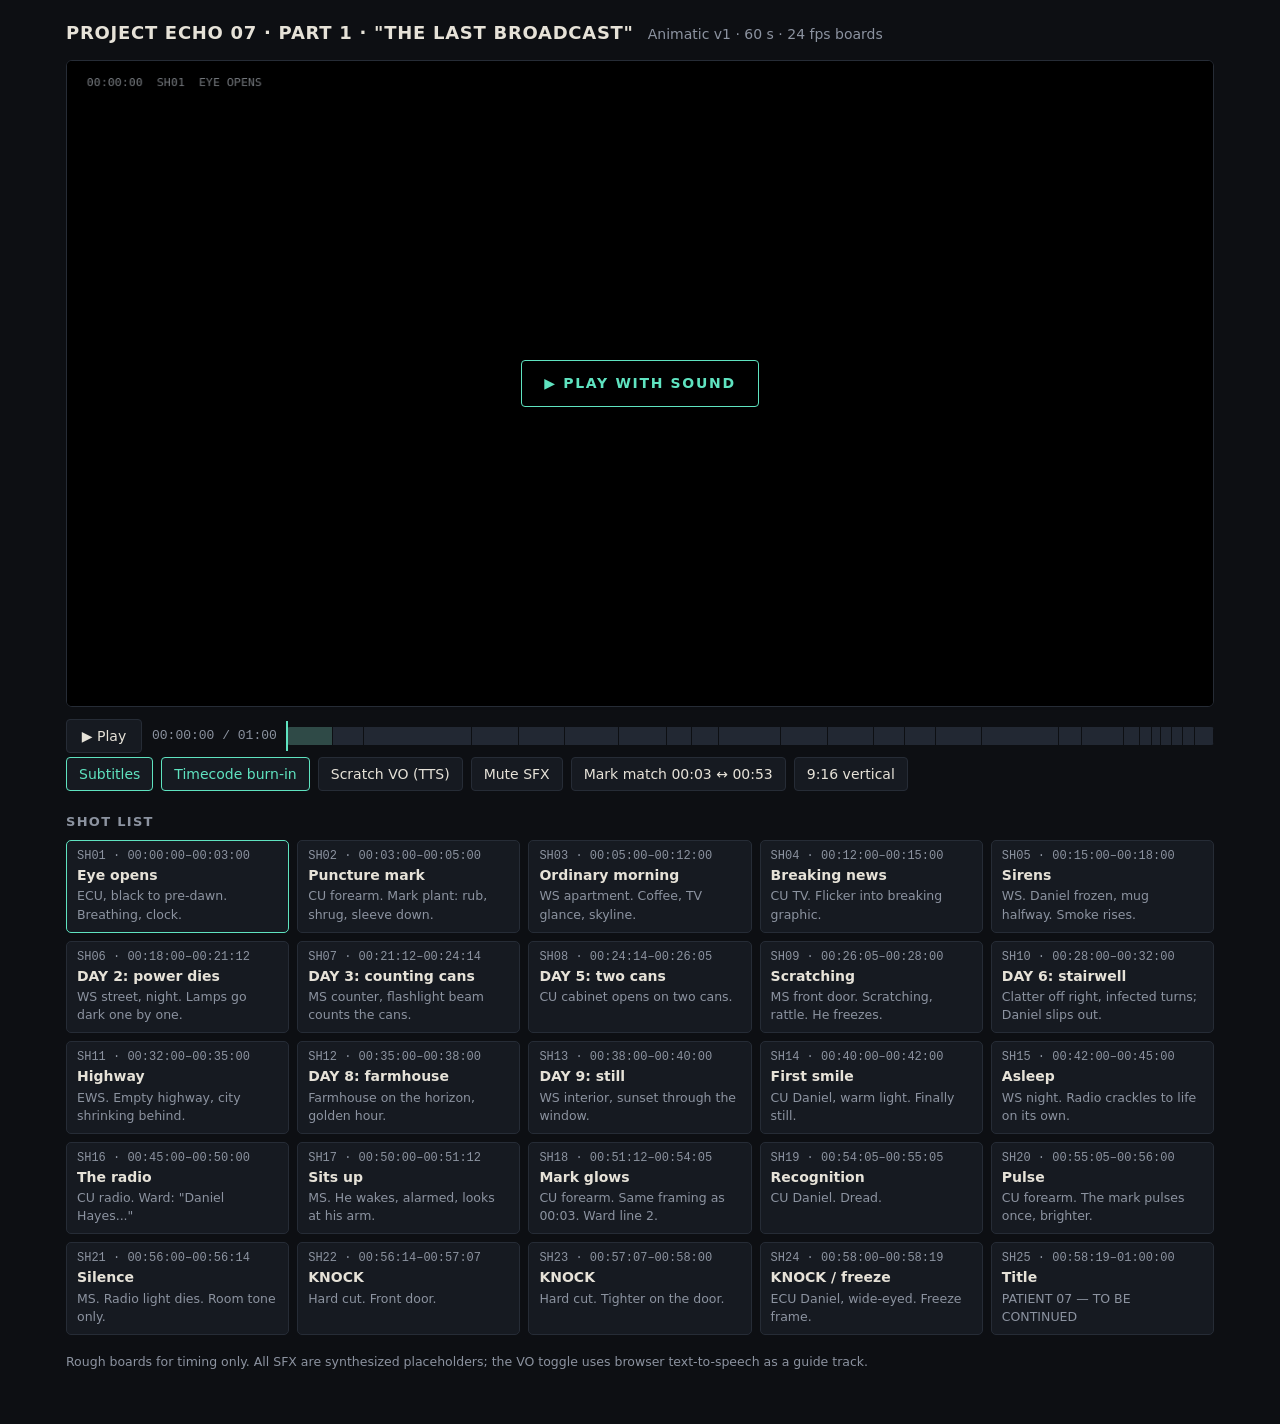
==== animatic/index.html @ 318418da "Add 9:16 vertical cut of the Part 1 animatic - animatic: 9:16 mode with per-shot reframing pans, re-" ====
<!doctype html>
<html lang="en">
<head>
<meta charset="utf-8">
<meta name="viewport" content="width=device-width, initial-scale=1">
<title>Echo 07 Animatic</title>
<style>
  :root {
    --bg: #0d0f13;
    --panel: #161a21;
    --line: #262c36;
    --text: #e6e2d8;
    --muted: #8c93a0;
    --accent: #5fe3c0;
    --warn: #e0564b;
  }
  * { box-sizing: border-box; }
  html, body { margin: 0; background: var(--bg); color: var(--text); }
  body { font: 14px/1.45 system-ui, -apple-system, "Segoe UI", sans-serif; }
  main { max-width: 1180px; margin: 0 auto; padding: 20px 16px 40px; }
  header { display: flex; flex-wrap: wrap; align-items: baseline; gap: 4px 14px; margin-bottom: 14px; }
  h1 { margin: 0; font-size: 18px; letter-spacing: .04em; }
  header p { margin: 0; color: var(--muted); }
  .stage { position: relative; background: #000; border: 1px solid var(--line); border-radius: 6px; overflow: hidden; }
  canvas { display: block; width: 100%; height: auto; aspect-ratio: 16 / 9; }
  .stage.vert { max-width: 405px; margin: 0 auto; }
  .stage.vert canvas { aspect-ratio: 9 / 16; }
  .overlay { position: absolute; inset: 0; display: grid; place-items: center; background: rgba(0,0,0,.45); cursor: pointer; }
  .overlay span { padding: 12px 22px; border: 1px solid var(--accent); color: var(--accent); border-radius: 4px; letter-spacing: .12em; font-weight: 600; }
  .overlay[hidden] { display: none; }
  .controls { display: flex; flex-wrap: wrap; align-items: center; gap: 10px; margin: 12px 0 4px; }
  button { font: inherit; color: var(--text); background: var(--panel); border: 1px solid var(--line); border-radius: 4px; padding: 6px 12px; cursor: pointer; }
  button:hover { border-color: var(--muted); }
  button[aria-pressed="true"] { border-color: var(--accent); color: var(--accent); }
  #play { min-width: 76px; }
  .time { font: 13px ui-monospace, Menlo, Consolas, monospace; color: var(--muted); min-width: 120px; }
  .scrub { flex: 1 1 260px; position: relative; height: 34px; }
  .scrub input { position: absolute; inset: 0; width: 100%; margin: 0; opacity: 0; cursor: pointer; }
  .scrub .track { position: absolute; left: 0; right: 0; top: 8px; height: 18px; display: flex; border-radius: 3px; overflow: hidden; background: var(--panel); }
  .scrub .track i { display: block; height: 100%; border-right: 1px solid var(--bg); background: #222833; }
  .scrub .track i.on { background: #2f4a47; }
  .scrub .head { position: absolute; top: 2px; width: 2px; height: 30px; background: var(--accent); pointer-events: none; }
  .toggles { display: flex; flex-wrap: wrap; gap: 8px; }
  h2 { font-size: 13px; letter-spacing: .1em; text-transform: uppercase; color: var(--muted); margin: 22px 0 8px; }
  ol.shots { list-style: none; margin: 0; padding: 0; display: grid; grid-template-columns: repeat(auto-fill, minmax(220px, 1fr)); gap: 8px; }
  ol.shots li { background: var(--panel); border: 1px solid var(--line); border-radius: 5px; padding: 8px 10px; cursor: pointer; }
  ol.shots li:hover { border-color: var(--muted); }
  ol.shots li.on { border-color: var(--accent); }
  ol.shots .tc { font: 12px ui-monospace, Menlo, Consolas, monospace; color: var(--muted); }
  ol.shots .nm { font-weight: 600; margin: 2px 0; }
  ol.shots .ds { color: var(--muted); font-size: 12.5px; }
  .note { color: var(--muted); font-size: 12.5px; margin-top: 18px; }
</style>
</head>
<body>
<main>
  <header>
    <h1>PROJECT ECHO 07 · PART 1 · "THE LAST BROADCAST"</h1>
    <p>Animatic v1 · 60 s · 24 fps boards</p>
  </header>

  <div class="stage" id="stage">
    <canvas id="screen" width="1280" height="720" aria-label="Animatic playback"></canvas>
    <div class="overlay" id="overlay"><span>▶ PLAY WITH SOUND</span></div>
  </div>

  <div class="controls">
    <button id="play" type="button">▶ Play</button>
    <span class="time" id="time">00:00:00 / 01:00</span>
    <div class="scrub">
      <div class="track" id="track"></div>
      <div class="head" id="head"></div>
      <input id="scrub" type="range" min="0" max="60" step="0.01" value="0" aria-label="Scrub timeline">
    </div>
  </div>
  <div class="toggles">
    <button id="tSubs" type="button" aria-pressed="true">Subtitles</button>
    <button id="tBurn" type="button" aria-pressed="true">Timecode burn-in</button>
    <button id="tVO" type="button" aria-pressed="false">Scratch VO (TTS)</button>
    <button id="tMute" type="button" aria-pressed="false">Mute SFX</button>
    <button id="tMark" type="button" aria-pressed="false">Mark match 00:03 ↔ 00:53</button>
    <button id="tVert" type="button" aria-pressed="false">9:16 vertical</button>
  </div>

  <h2>Shot list</h2>
  <ol class="shots" id="shots"></ol>

  <p class="note">Rough boards for timing only. All SFX are synthesized placeholders; the VO toggle uses browser text-to-speech as a guide track.</p>
</main>

<script>
"use strict";
// ---------------------------------------------------------------------------
// Basics
// ---------------------------------------------------------------------------
const cv = document.getElementById("screen");
const g = cv.getContext("2d");
const W = 1280, H = 720, DUR = 60, FPS = 24;
// 9:16 mode: a VW x H window of the 16:9 picture, rendered at 1080x1920
const VW = 405, VS = 1920 / 720;

const clamp = (v, a = 0, b = 1) => Math.min(b, Math.max(a, v));
const lerp = (a, b, t) => a + (b - a) * t;
const seg = (t, a, b) => clamp((t - a) / (b - a));
const ease = t => t * t * (3 - 2 * t);
// Ease between [time, value] keys (used for the 9:16 reframing pans)
function keys(t, k) {
  if (t <= k[0][0]) return k[0][1];
  for (let i = 1; i < k.length; i++) if (t < k[i][0]) return lerp(k[i - 1][1], k[i][1], ease(seg(t, k[i - 1][0], k[i][0])));
  return k[k.length - 1][1];
}
function rng(seed) { return () => (seed = (seed * 16807) % 2147483647) / 2147483647; }
function circle(x, y, r) { g.beginPath(); g.arc(x, y, r, 0, Math.PI * 2); g.fill(); }
function ellipse(x, y, rx, ry, rot = 0) { g.beginPath(); g.ellipse(x, y, rx, ry, rot, 0, Math.PI * 2); g.fill(); }
function rrect(x, y, w, h, r) { g.beginPath(); g.roundRect(x, y, w, h, r); g.fill(); }
function vgrad(y0, y1, stops) {
  const gr = g.createLinearGradient(0, y0, 0, y1);
  stops.forEach((c, i) => gr.addColorStop(i / (stops.length - 1), c));
  return gr;
}
function fill(style, alpha = 1, op = "source-over") {
  g.save(); g.globalAlpha = alpha; g.globalCompositeOperation = op;
  g.fillStyle = style; g.fillRect(0, 0, W, H); g.restore();
}
function glow(x, y, r, color, alpha = 1) {
  g.save(); g.globalCompositeOperation = "lighter"; g.globalAlpha = alpha;
  const gr = g.createRadialGradient(x, y, 0, x, y, r);
  gr.addColorStop(0, color); gr.addColorStop(1, "rgba(0,0,0,0)");
  g.fillStyle = gr; g.fillRect(x - r, y - r, r * 2, r * 2); g.restore();
}

const TEAL = "rgba(95,227,192,1)";

// The radio light and the mark share one heartbeat (lub-dub, ~60 bpm).
function heartbeat(t) {
  const p = ((t % 1) + 1) % 1;
  return Math.exp(-((p / 0.07) ** 2)) + 0.65 * Math.exp(-(((p - 0.27) / 0.07) ** 2));
}

// ---------------------------------------------------------------------------
// The puncture mark. Single source of truth: shots 02, 18 and 20 all call
// drawForearm(), so the mark sits on the same pixel at the same base size.
// ---------------------------------------------------------------------------
const MARK = { x: 692, y: 372, r: 4.5 };

function drawForearm(o) {
  const night = o.grade === "night";
  g.fillStyle = night ? vgrad(0, H, ["#0b1022", "#121a33"]) : vgrad(0, H, ["#2a3346", "#4a4e5c"]);
  g.fillRect(0, 0, W, H);
  // bedsheet folds
  g.strokeStyle = night ? "rgba(255,255,255,.04)" : "rgba(255,255,255,.07)";
  g.lineWidth = 18;
  for (let i = 0; i < 5; i++) { g.beginPath(); g.moveTo(-50, 560 + i * 40); g.bezierCurveTo(400, 520 + i * 50, 800, 640 + i * 20, 1330, 560 + i * 35); g.stroke(); }
  // forearm
  g.fillStyle = vgrad(290, 480, ["#e2b28c", "#c9926c", "#9c6b4e"]);
  g.beginPath();
  g.moveTo(-40, 282);
  g.bezierCurveTo(300, 270, 700, 318, 1040, 330);
  g.lineTo(1040, 455);
  g.bezierCurveTo(700, 452, 300, 488, -40, 498);
  g.closePath(); g.fill();
  // hand
  g.fillStyle = "#d6a27c";
  ellipse(1150, 392, 150, 78, 0.04);
  g.fillStyle = "rgba(0,0,0,.12)";
  for (let i = 0; i < 3; i++) ellipse(1225 + i * 2, 350 + i * 30, 70, 9, 0.1);
  // tendon / vein hints
  g.strokeStyle = "rgba(120,70,60,.18)"; g.lineWidth = 3;
  g.beginPath(); g.moveTo(420, 360); g.bezierCurveTo(600, 350, 800, 370, 1000, 372); g.stroke();
  g.beginPath(); g.moveTo(560, 410); g.bezierCurveTo(700, 400, 850, 416, 1000, 410); g.stroke();
  // the mark: pinprick + faint bruise halo
  g.fillStyle = "rgba(110,50,70,.28)"; circle(MARK.x, MARK.y, MARK.r * 2.6);
  g.fillStyle = "#5a1f2a"; circle(MARK.x, MARK.y, MARK.r);
  // thumb rubbing the mark
  if (o.rub > 0) {
    const dx = Math.sin(o.rubPhase * 14) * 26;
    g.save(); g.globalAlpha = o.rub;
    g.fillStyle = "#d39c76";
    g.beginPath(); g.ellipse(MARK.x + dx, MARK.y - 70, 46, 92, 0.15, 0, Math.PI * 2); g.fill();
    g.fillStyle = "#e8bfa0"; ellipse(MARK.x + dx - 4, MARK.y - 6, 28, 18, 0.15);
    g.restore();
  }
  // sleeve (cuff edge travels right to cover the mark)
  const cuff = lerp(250, 1060, o.sleeve);
  g.fillStyle = "#3b4a5e";
  g.beginPath(); g.moveTo(-40, 255); g.lineTo(cuff, 300 + (cuff / 1040) * 15); g.lineTo(cuff + 14, 470); g.lineTo(-40, 525); g.closePath(); g.fill();
  g.fillStyle = "#2c384a"; g.fillRect(cuff - 34, 300, 46, 172);
  g.strokeStyle = "rgba(0,0,0,.25)"; g.lineWidth = 4;
  for (let i = 1; i < 5; i++) { const x = cuff - 60 - i * 70; if (x > -40) { g.beginPath(); g.moveTo(x, 300); g.quadraticCurveTo(x + 20, 390, x - 10, 470); g.stroke(); } }
  // lighting grade
  if (night) fill("#16224d", 0.55, "multiply"); else fill("#55678f", 0.35, "multiply");
  // the glow lives under the skin, on top of the grade
  if (o.glow > 0) {
    const r = MARK.r * (1.6 + o.glow * 9 + o.pulse * 16);
    g.save(); g.globalCompositeOperation = "lighter";
    g.strokeStyle = `rgba(95,227,192,${0.35 * o.glow + 0.4 * o.pulse})`; g.lineWidth = 2;
    const veins = [[-1, -0.3], [-0.8, 0.5], [0.9, -0.4], [1, 0.35], [0.1, 1]];
    veins.forEach(([vx, vy], i) => {
      const len = (30 + i * 9) * (o.glow + o.pulse);
      g.beginPath(); g.moveTo(MARK.x, MARK.y);
      g.quadraticCurveTo(MARK.x + vx * len * 0.5 + vy * 8, MARK.y + vy * len * 0.5 - vx * 6, MARK.x + vx * len, MARK.y + vy * len);
      g.stroke();
    });
    g.restore();
    glow(MARK.x, MARK.y, r * 2.2, TEAL, 0.35 + 0.4 * o.glow + 0.5 * o.pulse);
    glow(MARK.x, MARK.y, r, "rgba(210,255,240,1)", 0.5 + 0.5 * o.pulse);
  }
}

// ---------------------------------------------------------------------------
// Characters
// ---------------------------------------------------------------------------
function limb(pts, w, c) {
  g.strokeStyle = c; g.lineWidth = w; g.beginPath(); g.moveTo(pts[0], pts[1]);
  for (let i = 2; i < pts.length; i += 2) g.lineTo(pts[i], pts[i + 1]);
  g.stroke();
}

// Feet at (x, y). ~180 units tall at s = 1.
function person(x, y, s, o = {}) {
  const pose = o.pose || "stand", ph = o.phase || 0;
  const coat = o.coat || "#34404f", pants = o.pants || "#23272f", skin = o.skin || "#c99572", hair = o.hair || "#2a1d16";
  g.save(); g.translate(x, y); g.scale(s * (o.facing ?? 1), s); if (o.rot) g.rotate(o.rot);
  g.lineCap = "round"; g.lineJoin = "round";
  let hip = [0, -92], sh = [0, -150], head = [0, -178];
  if (pose === "sit") { hip = [0, -62]; sh = [-4, -122]; head = [-1, -150]; }
  if (pose === "hunch") { hip = [0, -86]; sh = [24, -134]; head = [44, -146]; }
  if (o.pack) { g.fillStyle = "#5b4a36"; rrect(sh[0] - 34, sh[1] - 2, 22, 56, 6); }
  // legs
  if (pose === "walk") {
    const a = Math.sin(ph) * 26;
    limb([0, -92, a * 0.5, -46, a, 0], 15, pants); limb([0, -92, -a * 0.5, -46, -a, 0], 15, pants);
  } else if (pose === "sit") {
    limb([0, -62, 46, -60, 46, 0], 15, pants); limb([0, -62, 40, -58, 40, 0], 15, pants);
  } else if (pose === "hunch") {
    limb([0, -86, -8, -44, -16, 0], 14, pants); limb([0, -86, 12, -46, 18, 0], 14, pants);
  } else {
    limb([0, -92, -6, -46, -8, 0], 15, pants); limb([0, -92, 6, -46, 8, 0], 15, pants);
  }
  const sw = pose === "walk" ? Math.sin(ph) * 0.7 : 0;
  // back arm
  if (pose === "hunch") limb([sh[0], sh[1] + 4, 30, -104, 34, -76], 11, coat);
  else limb([sh[0], sh[1] + 4, -sw * 22, -118, -sw * 40, -88], 11, coat);
  // torso + head
  limb([hip[0], hip[1], sh[0], sh[1]], 32, coat);
  g.fillStyle = skin; circle(head[0], head[1], 18);
  g.fillStyle = hair; g.beginPath(); g.arc(head[0], head[1] - 2, 19, Math.PI * 1.05, Math.PI * 2.05); g.fill();
  if (o.eye !== false) {
    g.fillStyle = o.eyeGlow ? "#9ff5dc" : "#1a1310";
    circle(head[0] + 9, head[1] - 1, o.eyeGlow ? 3 : 2.2);
    if (o.eyeGlow) glow(head[0] + 9, head[1] - 1, 14, TEAL, 0.6);
  }
  // front arm
  let hand = [sw * 40, -88], elbow = [sw * 20, -118];
  if (pose === "sit") { hand = [36, -86]; elbow = [20, -100]; }
  if (pose === "hunch") { hand = [56, -74]; elbow = [44, -104]; }
  if (o.mug != null) { hand = [lerp(30, 24, o.mug), lerp(-104, -168, o.mug)]; elbow = [lerp(24, 40, o.mug), lerp(-118, -128, o.mug)]; }
  if (o.reach != null) { hand = [lerp(30, 62, o.reach), lerp(-104, -116, o.reach)]; elbow = [24, -122]; }
  limb([sh[0], sh[1] + 4, elbow[0], elbow[1], hand[0], hand[1]], 11, coat);
  g.fillStyle = skin; circle(hand[0], hand[1], 6.5);
  if (o.mug != null) { g.fillStyle = "#e9e3d6"; rrect(hand[0] + 2, hand[1] - 14, 15, 18, 3); }
  g.restore();
}

// Close-up face. expr: eye (openness), brow (raise), worry, mouth (open), smile, look
function face(o) {
  const coat = "#34404f", skin = o.skin || "#cf9a74", hair = "#2a1d16";
  g.save(); g.translate(640 + (o.dx || 0), 410 + (o.dy || 0)); g.scale(o.k || 1, o.k || 1);
  g.fillStyle = coat; ellipse(0, 400, 420, 170);
  g.fillStyle = "#b9845f"; g.fillRect(-70, 160, 140, 140);
  g.fillStyle = skin; ellipse(0, 0, 188, 238);
  ellipse(-186, 12, 28, 50); ellipse(186, 12, 28, 50);
  // jaw shadow / stubble
  g.fillStyle = "rgba(60,40,30,.12)"; g.beginPath(); g.ellipse(0, 60, 180, 178, 0, 0.1, Math.PI - 0.1); g.fill();
  // hair
  g.fillStyle = hair;
  g.beginPath(); g.ellipse(0, -150, 200, 112, 0, Math.PI, Math.PI * 2); g.fill();
  g.beginPath(); g.moveTo(-200, -150); g.quadraticCurveTo(-60, -60, 30, -128); g.quadraticCurveTo(110, -80, 200, -150); g.fill();
  const lx = (o.look?.[0] || 0), ly = (o.look?.[1] || 0);
  for (const side of [-1, 1]) {
    const ex = side * 78, ey = -22, open = o.eye ?? 1;
    g.save();
    g.beginPath(); g.ellipse(ex, ey, 42, Math.max(1, 22 * open), 0, 0, Math.PI * 2); g.clip();
    g.fillStyle = "#efe9e0"; g.fillRect(ex - 50, ey - 50, 100, 100);
    g.fillStyle = "#5a3a22"; circle(ex + lx * 14, ey + ly * 9, 17);
    g.fillStyle = "#120c09"; circle(ex + lx * 14, ey + ly * 9, 7 * (o.pupil || 1));
    g.fillStyle = "#fff"; circle(ex + lx * 14 + 6, ey + ly * 9 - 6, 3.5);
    g.restore();
    g.strokeStyle = "#3a2618"; g.lineWidth = 5; g.lineCap = "round";
    g.beginPath(); g.ellipse(ex, ey, 44, Math.max(1, 23 * open), 0, Math.PI * 1.08, Math.PI * 1.92); g.stroke();
    const by = ey - 52 - (o.brow || 0) * 18, inner = (o.worry || 0) * 16;
    g.lineWidth = 9; g.beginPath(); g.moveTo(ex - side * 40, by - inner); g.quadraticCurveTo(ex, by - 8 - (o.brow || 0) * 4, ex + side * 42, by + 4); g.stroke();
  }
  g.strokeStyle = "rgba(90,50,35,.5)"; g.lineWidth = 5;
  g.beginPath(); g.moveTo(-8, 20); g.quadraticCurveTo(-28, 72, -2, 80); g.stroke();
  g.strokeStyle = "#7a3f35"; g.lineWidth = 7;
  if ((o.mouth || 0) > 0.05) { g.fillStyle = "#2a1410"; ellipse(0, 128, 22 + o.mouth * 6, 6 + o.mouth * 24); }
  else { g.beginPath(); g.moveTo(-52, 124 - (o.smile || 0) * 6); g.quadraticCurveTo(0, 124 + (o.smile || 0) * 26 - (o.frown || 0) * 14, 52, 124 - (o.smile || 0) * 6); g.stroke(); }
  g.restore();
}

// ---------------------------------------------------------------------------
// Environment pieces
// ---------------------------------------------------------------------------
const CITY = (() => {
  const r = rng(7), b = [];
  for (let x = 100; x < 640;) {
    const w = 30 + r() * 46, h = 70 + r() * 200;
    const win = []; for (let i = 0; i < 20; i++) win.push([r(), r(), r() > 0.55]);
    b.push({ x, w, h, win, shade: 0.75 + r() * 0.25 }); x += w + 2 + r() * 6;
  }
  return b;
})();

function windowView(t, o) {
  const X = 110, Y = 110, WW = 520, WH = 360, hz = Y + WH - 50;
  g.save(); g.beginPath(); g.rect(X, Y, WW, WH); g.clip();
  g.fillStyle = vgrad(Y, hz, ["#8db7e0", "#d9e6ee", "#f4dfb5"]); g.fillRect(X, Y, WW, WH);
  glow(X + 420, Y + 90, 120, "rgba(255,240,200,1)", 0.6);
  for (const b of CITY) {
    g.fillStyle = `rgba(${86 * b.shade},${100 * b.shade},${122 * b.shade},1)`;
    g.fillRect(b.x, hz - b.h, b.w, b.h);
    g.fillStyle = "rgba(255,236,170,.55)";
    for (const [wx, wy, on] of b.win) if (on) g.fillRect(b.x + 4 + wx * (b.w - 12), hz - b.h + 8 + wy * (b.h - 20), 5, 6);
  }
  // smoke between buildings
  if (o.smoke > 0) {
    for (const [sx, sp] of [[250, 0], [470, 0.4], [370, 0.7]]) {
      for (let i = 0; i < 18; i++) {
        const age = ((t * 0.35 + i / 18 + sp) % 1);
        const rise = age * 240 * o.smoke;
        g.fillStyle = `rgba(70,70,76,${0.45 * (1 - age) * o.smoke})`;
        circle(sx + Math.sin(age * 5 + i) * 18 + age * 60, hz - 60 - rise, 12 + age * 46 * o.smoke);
      }
    }
  }
  // street, cars and people below
  g.fillStyle = "#5d6066"; g.fillRect(X, hz, WW, 34);
  g.fillStyle = "#8c8f94"; g.fillRect(X, hz + 34, WW, 16);
  const cars = [["#b8463c", 70, 0], ["#e8e1cf", -55, 200], ["#3f6ea8", 90, 360], ["#d8b04a", -70, 90]];
  for (const [c, v, off] of cars) {
    const x = X + (((off + t * v) % (WW + 80)) + WW + 80) % (WW + 80) - 40;
    g.fillStyle = c; rrect(x, hz + (v > 0 ? 6 : 18), 34, 11, 3);
  }
  for (let i = 0; i < 6; i++) {
    const x = X + (((i * 97 + t * (i % 2 ? 9 : -7)) % WW) + WW) % WW;
    g.fillStyle = "#2c2f36"; g.fillRect(x, hz + 36, 3, 9); circle(x + 1.5, hz + 35, 2.2);
  }
  g.restore();
  // frame + mullions
  g.strokeStyle = "#e9e1d1"; g.lineWidth = 14; g.strokeRect(X, Y, WW, WH);
  g.lineWidth = 8; g.beginPath(); g.moveTo(X + WW / 2, Y); g.lineTo(X + WW / 2, Y + WH); g.moveTo(X, Y + WH * 0.45); g.lineTo(X + WW, Y + WH * 0.45); g.stroke();
}

function tvScreen(x, y, w, h, t, o) {
  g.save(); g.beginPath(); g.rect(x, y, w, h); g.clip();
  const k = w / 260;
  if (!o.breaking) {
    g.fillStyle = vgrad(y, y + h, ["#2d5a8c", "#183456"]); g.fillRect(x, y, w, h);
    g.fillStyle = "#c9d6e6"; g.fillRect(x, y + h * 0.66, w, h * 0.06);
    g.fillStyle = "#1a2433"; circle(x + w * 0.5, y + h * 0.36, 16 * k); rrect(x + w * 0.5 - 34 * k, y + h * 0.48, 68 * k, 50 * k, 14 * k);
    g.fillStyle = "#f0f0f0"; g.fillRect(x, y + h * 0.78, w, h * 0.13);
    g.fillStyle = "#183456"; g.font = `bold ${11 * k}px system-ui`; g.textBaseline = "middle";
    g.fillText("ASHFORD MORNING  ·  TRAFFIC CLEAR ON ROUTE 9  ·  SUNNY, HIGH 68°", x + w - ((t * 40 * k) % (w * 2.4)), y + h * 0.845);
    g.fillStyle = "#fff"; g.font = `bold ${10 * k}px system-ui`; g.fillText("CH 7", x + 10 * k, y + 14 * k);
  } else {
    const flash = Math.floor(t * 3) % 2;
    g.fillStyle = vgrad(y, y + h, ["#5a0f12", "#260608"]); g.fillRect(x, y, w, h);
    g.fillStyle = flash ? "#e0362b" : "#b2231b"; g.fillRect(x, y + h * 0.30, w, h * 0.26);
    g.fillStyle = "#fff"; g.font = `900 ${30 * k}px system-ui`; g.textAlign = "center"; g.textBaseline = "middle";
    g.fillText("BREAKING NEWS", x + w / 2, y + h * 0.43);
    g.textAlign = "left";
    g.fillStyle = "#f2d64b"; g.fillRect(x, y + h * 0.78, w, h * 0.13);
    g.fillStyle = "#200"; g.font = `bold ${11 * k}px system-ui`;
    g.fillText("ASHFORD — EMERGENCY ALERT — STAY INDOORS — AVOID DOWNTOWN — ", x + w - ((t * 55 * k) % (w * 2.6)), y + h * 0.845);
  }
  if (o.static > 0) {
    const r = rng(1 + Math.floor(t * 30));
    g.globalAlpha = o.static;
    for (let i = 0; i < 260; i++) { const v = Math.floor(r() * 255); g.fillStyle = `rgb(${v},${v},${v})`; g.fillRect(x + r() * w, y + r() * h, 4 + r() * 40 * k, 2 * k); }
    g.globalAlpha = 1;
  }
  g.fillStyle = "rgba(0,0,0,.18)"; for (let sy = y; sy < y + h; sy += 3 * k) g.fillRect(x, sy, w, 1);
  g.restore();
}

function apartment(t, o) {
  g.fillStyle = vgrad(0, 560, ["#c7b597", "#ad9a7d"]); g.fillRect(0, 0, W, 560);
  g.fillStyle = vgrad(560, H, ["#6e5a47", "#4e3f32"]); g.fillRect(0, 560, W, 160);
  windowView(t, o);
  // sunlight patch from the window
  g.save(); g.globalCompositeOperation = "lighter"; g.globalAlpha = 0.16;
  g.fillStyle = "#ffe2a8"; g.beginPath(); g.moveTo(110, 470); g.lineTo(630, 470); g.lineTo(820, 720); g.lineTo(200, 720); g.fill(); g.restore();
  // kitchen counter + coffee maker
  g.fillStyle = "#59473a"; g.fillRect(650, 470, 290, 140);
  g.fillStyle = "#d8d0c2"; g.fillRect(640, 456, 310, 16);
  g.fillStyle = "#2a2a2e"; rrect(680, 388, 54, 70, 5);
  g.fillStyle = "#8fb2c9"; rrect(690, 425, 34, 28, 4);
  if (o.brew) { g.fillStyle = "rgba(255,255,255,.35)"; for (let i = 0; i < 3; i++) circle(707 + Math.sin(t * 3 + i) * 5, 410 - ((t * 30 + i * 12) % 36), 4); }
  // TV
  g.fillStyle = "#3a3330"; g.fillRect(990, 470, 220, 18); g.fillRect(1005, 488, 12, 72); g.fillRect(1183, 488, 12, 72);
  g.fillStyle = "#111"; rrect(960, 286, 280, 176, 6);
  tvScreen(970, 296, 260, 156, t, o);
  if (o.breaking) glow(1100, 380, 260, "rgba(220,40,30,1)", 0.12 + 0.06 * (Math.floor(t * 3) % 2));
  person(o.px ?? 860, 642, 1.75, { facing: o.face ?? 1, mug: o.mug, reach: o.reach, coat: "#46546a" });
}

// In 9:16 mode stamps are collected during the shot pass and drawn on top of the crop.
let STAMPS = null;
function stamp(text, lt, so = {}) {
  if (STAMPS) { STAMPS.push([text, lt, so]); return; }
  const small = so.small;
  const k = (small ? 1 : lerp(1.35, 1, ease(seg(lt, 0, 0.14)))) * (so.k || 1);
  const a = small ? seg(lt, 0, 0.3) * (1 - seg(lt, so.out - 0.4, so.out)) : seg(lt, 0, 0.06);
  if (a <= 0) return;
  g.save(); g.globalAlpha = a;
  const at = so.at || (small ? [92, 612] : [104, 96]);
  g.translate(at[0], at[1]); g.rotate(-0.035); g.scale(k, k);
  g.font = `700 ${small ? 24 : 40}px "Courier New", ui-monospace, monospace`;
  const tw = g.measureText(text).width, pad = small ? 10 : 14, hh = small ? 38 : 58;
  g.fillStyle = "rgba(10,10,12,.45)"; g.fillRect(-pad, -hh / 2, tw + pad * 2, hh);
  g.strokeStyle = "#e8e2d0"; g.lineWidth = small ? 2 : 3.5; g.strokeRect(-pad, -hh / 2, tw + pad * 2, hh);
  g.fillStyle = "#e8e2d0"; g.textBaseline = "middle"; g.fillText(text, 0, 2);
  // ink wear
  const r = rng(text.length * 31 + 3); g.fillStyle = "rgba(10,10,12,.5)";
  for (let i = 0; i < 40; i++) g.fillRect(-pad + r() * (tw + pad * 2), -hh / 2 + r() * hh, 2 + r() * 3, 1.5);
  g.restore();
}

function nightRoom(t, o) {
  g.fillStyle = vgrad(0, H, ["#0d1428", "#0a0f1e"]); g.fillRect(0, 0, W, H);
  // moonlit window
  g.fillStyle = "#1c2a4f"; g.fillRect(150, 110, 260, 280);
  glow(280, 200, 260, "rgba(120,150,220,1)", 0.12);
  g.strokeStyle = "#0a0f1e"; g.lineWidth = 10; g.strokeRect(150, 110, 260, 280);
  g.beginPath(); g.moveTo(280, 110); g.lineTo(280, 390); g.stroke();
  g.save(); g.globalAlpha = 0.08; g.fillStyle = "#9db4ff";
  g.beginPath(); g.moveTo(150, 390); g.lineTo(410, 390); g.lineTo(640, 720); g.lineTo(240, 720); g.fill(); g.restore();
  g.fillStyle = "#121a30"; g.fillRect(0, 560, W, 160);
  // shelf + radio
  g.fillStyle = "#2a2018"; g.fillRect(900, 300, 280, 14);
  g.fillStyle = "#4a3322"; rrect(960, 222, 150, 80, 8);
  g.fillStyle = "#2c2118"; rrect(972, 234, 84, 56, 4);
  g.fillStyle = "#1a1410"; circle(1084, 262, 12);
  const lit = o.radio ?? 0;
  g.fillStyle = lit > 0.05 ? `rgba(160,255,225,${0.3 + 0.7 * lit})` : "#2a3a35"; circle(1084, 240, 5);
  if (lit > 0.05) glow(1084, 240, 90, TEAL, 0.55 * lit);
  // couch
  g.fillStyle = "#3a2f3b"; rrect(420, 430, 520, 70, 14); rrect(400, 480, 560, 100, 16);
  g.fillStyle = "#2e2530"; rrect(380, 450, 60, 140, 14); rrect(920, 450, 60, 140, 14);
  if (o.daniel === "lie") person(490, 486, 1.0, { rot: -Math.PI / 2, facing: -1, coat: "#3b475a", eye: false });
  if (o.daniel === "sit") person(620 + (o.shift || 0), 560, 1.25, { pose: "sit", coat: "#3b475a", facing: o.faceDir ?? 1 });
  fill("#0b1530", 0.25, "multiply");
}

function door(k, shake, t) {
  g.fillStyle = "#0b0f1d"; g.fillRect(0, 0, W, H);
  g.save(); g.translate(640 + shake * 6, 380); g.scale(k, k);
  g.fillStyle = "#1a1f30"; g.fillRect(-260, -380, 520, 760);
  g.fillStyle = "#3a2c22"; g.fillRect(-200, -340, 400, 680);
  g.strokeStyle = "#2a1f18"; g.lineWidth = 12;
  g.strokeRect(-160, -300, 320, 260); g.strokeRect(-160, -10, 320, 300);
  g.fillStyle = "#8a7a5a"; circle(150, 20, 16);
  g.fillStyle = "#111"; circle(0, -200, 7);
  g.restore();
  // light strip under the door with feet shadows
  const sy = 380 + 340 * k;
  g.save(); g.fillStyle = "rgba(255,220,160,.35)"; g.fillRect(640 - 200 * k, sy, 400 * k, 8 * k);
  g.fillStyle = "rgba(0,0,0,.85)";
  g.fillRect(640 + (-80 + Math.sin(t * 2) * 6) * k, sy, 50 * k, 8 * k); g.fillRect(640 + (20 + Math.sin(t * 2 + 1) * 6) * k, sy, 50 * k, 8 * k);
  g.restore();
}

// ---------------------------------------------------------------------------
// Shots
// ---------------------------------------------------------------------------
const SHOTS = [
  { a: 0, b: 3, name: "Eye opens", vx: 640, desc: "ECU, black to pre-dawn. Breathing, clock.", draw(lt) {
    g.fillStyle = "#3b3740"; g.fillRect(0, 0, W, H);
    let open = ease(seg(lt, 0.5, 1.7));
    if (lt > 2.05 && lt < 2.3) open *= 0.1;
    g.save(); g.translate(640, 370);
    g.fillStyle = "#4a3e3c"; ellipse(0, -10, 520, 230);
    g.save(); g.beginPath(); g.ellipse(0, 0, 440, Math.max(1, 175 * open), 0, 0, Math.PI * 2); g.clip();
    g.fillStyle = "#e6ded2"; g.fillRect(-460, -200, 920, 400);
    g.strokeStyle = "rgba(170,60,60,.35)"; g.lineWidth = 2;
    for (let i = 0; i < 8; i++) { g.beginPath(); g.moveTo(-420 + (i % 2) * 840, -40 + i * 12); g.quadraticCurveTo(-300 + (i % 2) * 600, i * 8, -230 + (i % 2) * 460, 10); g.stroke(); }
    const gr = g.createRadialGradient(0, 0, 20, 0, 0, 150); gr.addColorStop(0, "#8a5a32"); gr.addColorStop(1, "#3c2412");
    g.fillStyle = gr; circle(0, 0, 150);
    g.fillStyle = "#0a0605"; circle(0, 0, lerp(78, 54, seg(lt, 1.2, 2.8)));
    g.fillStyle = "rgba(255,255,255,.75)"; g.fillRect(40, -80, 34, 44);
    g.restore();
    g.strokeStyle = "#2a201e"; g.lineWidth = 10;
    g.beginPath(); g.ellipse(0, 0, 446, Math.max(1, 180 * open), 0, Math.PI * 1.02, Math.PI * 1.98); g.stroke();
    g.lineWidth = 6; g.beginPath(); g.ellipse(0, -40, 470, 200, 0, Math.PI * 1.1, Math.PI * 1.9); g.stroke();
    g.restore();
    fill("#3f5a8e", 0.42, "multiply");
    fill("#000", 1 - seg(lt, 0, 0.9));
  } },
  { a: 3, b: 5, name: "Puncture mark", vx: MARK.x, desc: "CU forearm. Mark plant: rub, shrug, sleeve down.", mark: true, draw(lt) {
    drawForearm({ grade: "dawn", glow: 0, pulse: 0, rub: seg(lt, 0.85, 0.95) * (1 - seg(lt, 1.35, 1.45)), rubPhase: lt, sleeve: ease(seg(lt, 1.45, 1.95)) });
  } },
  { a: 5, b: 12, name: "Ordinary morning", vx: lt => keys(lt, [[0, 380], [1.6, 380], [3.0, 800], [4.8, 800], [6, 1010]]), desc: "WS apartment. Coffee, TV glance, skyline.", draw(lt, t) {
    const reach = lt < 2.6 ? ease(seg(lt, 0.4, 1.2)) * (1 - ease(seg(lt, 2.0, 2.6))) : null;
    const mug = lt >= 2.6 ? ease(seg(lt, 3.6, 4.4)) * (1 - ease(seg(lt, 5.0, 5.6))) : null;
    apartment(t, { brew: true, px: lerp(800, 860, ease(seg(lt, 2.4, 3.2))), face: lt < 2.5 ? -1 : 1, reach, mug });
    stamp("DAY ONE", lt - 0.5, { small: true, out: 6.2 });
  } },
  { a: 12, b: 15, name: "Breaking news", vx: 640, desc: "CU TV. Flicker into breaking graphic.", draw(lt, t) {
    g.fillStyle = "#0e0d0d"; g.fillRect(0, 0, W, H);
    const flick = lt < 0.9 ? (Math.floor(lt * 18) % 3 === 0 ? 1 : 0.6) : 0.08;
    if (opts.vert) { g.fillStyle = "#050505"; rrect(428, 236, 424, 249, 8); tvScreen(440, 248, 400, 225, t, { breaking: lt > 0.55, static: flick }); }
    else tvScreen(60, 40, 1160, 640, t, { breaking: lt > 0.55, static: flick });
    if (lt > 0.55) glow(640, 360, 700, "rgba(220,40,30,1)", 0.12);
  } },
  { a: 15, b: 18, name: "Sirens", vx: lt => keys(lt, [[0, 860], [1.0, 860], [2.3, 390]]), desc: "WS. Daniel frozen, mug halfway. Smoke rises.", draw(lt, t) {
    g.save(); const z = 1 + lt * 0.025; g.translate(640, 360); g.scale(z, z); g.translate(-640, -360);
    apartment(t, { breaking: true, smoke: ease(seg(lt, 0, 2.6)), mug: 0.55 });
    g.restore();
    fill("rgba(200,40,40,1)", 0.05 + 0.05 * Math.sin(t * 9) ** 2);
  } },
  { a: 18, b: 21.5, name: "DAY 2: power dies", vx: lt => lerp(420, 860, lt / 3.5), desc: "WS street, night. Lamps go dark one by one.", draw(lt) {
    g.fillStyle = vgrad(0, H, ["#060a16", "#121a2e"]); g.fillRect(0, 0, W, H);
    const r = rng(42);
    for (let x = -20; x < W;) {
      const w = 80 + r() * 120, h = 220 + r() * 260;
      g.fillStyle = "#0b1020"; g.fillRect(x, 520 - h, w, h);
      for (let wy = 520 - h + 20; wy < 500; wy += 34) for (let wx = x + 12; wx < x + w - 16; wx += 26) {
        const off = 1.4 + r() * 0.5;
        if (r() > 0.45 && lt < off) { g.fillStyle = "rgba(255,214,140,.7)"; g.fillRect(wx, wy, 10, 14); }
      }
      x += w + 6;
    }
    g.fillStyle = "#1a1d26"; g.fillRect(0, 520, W, 200);
    g.fillStyle = "#2a2d36"; g.fillRect(0, 520, W, 20);
    for (let i = 0; i < 5; i++) {
      const x = 160 + i * 240, off = 1.5 + i * 0.13;
      const flick = lt > off - 0.25 && lt < off ? (Math.floor(lt * 40 + i) % 2) : 1;
      const on = lt < off ? flick : 0;
      g.fillStyle = "#22252e"; g.fillRect(x - 4, 300, 8, 230); g.fillRect(x - 4, 300, 46, 7);
      g.fillStyle = on ? "#ffe3a0" : "#2c2f38"; rrect(x + 26, 304, 24, 10, 3);
      if (on) {
        g.save(); g.globalCompositeOperation = "lighter"; g.globalAlpha = 0.22;
        const gr = g.createLinearGradient(0, 310, 0, 540); gr.addColorStop(0, "#ffd88a"); gr.addColorStop(1, "rgba(255,200,120,0)");
        g.fillStyle = gr; g.beginPath(); g.moveTo(x + 30, 312); g.lineTo(x + 46, 312); g.lineTo(x + 130, 560); g.lineTo(x - 54, 560); g.fill(); g.restore();
      }
    }
    stamp("DAY 2", lt - 0.1);
  } },
  { a: 21.5, b: 24.6, name: "DAY 3: counting cans", vx: lt => lerp(330, 850, seg(lt, 0.35, 2.8)), desc: "MS counter, flashlight beam counts the cans.", draw(lt) {
    g.fillStyle = "#07090f"; g.fillRect(0, 0, W, H);
    g.fillStyle = "#1b1611"; g.fillRect(0, 470, W, 250);
    g.fillStyle = "#2a221a"; g.fillRect(0, 456, W, 18);
    const idx = Math.min(6, Math.floor(seg(lt, 0.35, 2.8) * 7));
    const cx = 290 + lerp(0, 600, seg(lt, 0.35, 2.8));
    for (let i = 0; i < 7; i++) {
      const x = 290 + i * 100, hit = i <= idx;
      g.fillStyle = hit ? "#8a8f96" : "#2a2d33"; rrect(x - 30, 370, 60, 88, 6);
      g.fillStyle = hit ? ["#b8463c", "#3f6ea8", "#d8b04a", "#4c8c5a"][i % 4] : "#1d2026"; g.fillRect(x - 30, 392, 60, 40);
      g.fillStyle = hit ? "#a9aeb5" : "#30333a"; ellipse(x, 370, 30, 7);
    }
    g.save(); g.globalCompositeOperation = "lighter"; g.globalAlpha = 0.35;
    const gr = g.createRadialGradient(cx, 410, 10, cx, 410, 190); gr.addColorStop(0, "#fff4d6"); gr.addColorStop(1, "rgba(0,0,0,0)");
    g.fillStyle = gr; g.beginPath(); g.moveTo(150, 120); g.lineTo(cx + 150, 520); g.lineTo(cx - 150, 520); g.closePath(); g.fill(); g.restore();
    g.save(); g.translate(130, 110); g.rotate(Math.atan2(410 - 110, cx - 130) - Math.PI / 2);
    g.fillStyle = "#16181d"; rrect(-22, -150, 44, 160, 8); g.fillStyle = "#6b5040"; ellipse(0, -110, 40, 46);
    g.restore();
    stamp("DAY 3", lt - 0.1);
  } },
  { a: 24.6, b: 26.2, name: "DAY 5: two cans", vx: 610, desc: "CU cabinet opens on two cans.", draw(lt) {
    g.fillStyle = "#060709"; g.fillRect(0, 0, W, H);
    g.fillStyle = "#2a1f17"; g.fillRect(300, 110, 680, 500);
    g.fillStyle = "#1a130e"; g.fillRect(320, 130, 640, 460);
    g.fillStyle = "#3a2b1f"; g.fillRect(320, 360, 640, 16);
    for (const x of [560, 650]) {
      g.fillStyle = "#8a8f96"; rrect(x - 30, 272, 60, 88, 6);
      g.fillStyle = x === 560 ? "#b8463c" : "#3f6ea8"; g.fillRect(x - 30, 294, 60, 40);
      g.fillStyle = "#a9aeb5"; ellipse(x, 272, 30, 7);
    }
    const o = ease(seg(lt, 0.1, 0.55));
    g.fillStyle = "#3d2d21";
    g.fillRect(300, 110, 340 * (1 - o) + 20 * o, 500); g.fillRect(980 - (340 * (1 - o) + 20 * o), 110, 340 * (1 - o) + 20 * o, 500);
    glow(610, 320, 300, "rgba(255,240,210,1)", 0.25 * o);
    fill("#000", 0.25);
    stamp("DAY 5", lt - 0.1);
  } },
  { a: 26.2, b: 28, name: "Scratching", vx: 640, desc: "MS front door. Scratching, rattle. He freezes.", draw(lt, t) {
    const sc = scratchAmount(t);
    door(0.78, sc * Math.sin(t * 90), t);
    // Daniel frozen in the foreground, breathing
    const sk = opts.vert ? 1.8 : 2.6;
    g.save(); g.translate(opts.vert ? 520 : 220, 760); const br = 1 + 0.012 * Math.sin(t * 6.5); g.scale(sk, sk * br);
    g.fillStyle = "#05070d"; ellipse(0, -150, 70, 120); circle(0, -270, 44);
    g.restore();
    stamp("DAY 5", 9);
  } },
  { a: 28, b: 32, name: "DAY 6: stairwell", vx: lt => lerp(780, stairX(lt), ease(seg(lt, 1.3, 1.9))), desc: "Clatter off right, infected turns; Daniel slips out.", draw(lt) {
    g.fillStyle = "#0a0c12"; g.fillRect(0, 0, W, H);
    glow(1180, 120, 340, "rgba(170,40,30,1)", 0.25);
    g.fillStyle = "#191c25"; g.beginPath(); g.moveTo(1280, 250); g.lineTo(1280, 300);
    for (let i = 0; i < 12; i++) { g.lineTo(1100 - i * 60, 300 + i * 25); g.lineTo(1100 - i * 60, 325 + i * 25); }
    g.lineTo(380, 720); g.lineTo(1280, 720); g.fill();
    g.fillStyle = "#151821"; g.fillRect(0, 600, W, 120);
    g.strokeStyle = "#2a2e3a"; g.lineWidth = 5; g.beginPath(); g.moveTo(1280, 230); g.lineTo(380, 580); g.stroke();
    // exit door bottom-left
    const open = ease(seg(lt, 3.0, 3.4));
    g.fillStyle = "#2a3020"; g.fillRect(70, 410, 140, 192);
    if (open > 0) {
      g.fillStyle = "#f2efe0"; g.fillRect(74, 414, 132 * open, 186);
      g.save(); g.globalAlpha = 0.35 * open; g.fillStyle = "#f6f0d8";
      g.beginPath(); g.moveTo(206, 414); g.lineTo(206, 600); g.lineTo(560, 720); g.lineTo(380, 720); g.fill(); g.restore();
    }
    g.fillStyle = "#3df58a"; g.font = "bold 18px system-ui"; g.fillText("EXIT", 116, 400);
    // corridor off right where the noise comes from
    g.fillStyle = "#1e2230"; g.fillRect(1180, 470, 100, 132);
    // infected: faces the stairs, turns toward the clatter and shambles right
    const turn = ease(seg(lt, 0.95, 1.35));
    const ix = 720 + ease(seg(lt, 1.4, 4)) * 260;
    person(ix, 602, 1.35, { pose: "hunch", facing: lerp(-1, 1, turn), coat: "#3d4a3e", skin: "#9aa38f", hair: "#1c1f1b", eyeGlow: true });
    // Daniel down the stairs, behind its back, to the exit
    const dx = stairX(lt), dy = lerp(300, 602, seg(lt, 1.25, 2.9));
    if (lt > 0.4) person(dx, dy, 1.25, { pose: "walk", phase: lt * 12, facing: -1, pack: true, coat: "#46546a" });
    fill("#0c1430", 0.35, "multiply");
    fill("#fffbe8", seg(lt, 3.55, 4));
    stamp("DAY 6", lt - 0.1);
  } },
  { a: 32, b: 35, name: "Highway", vx: 730, desc: "EWS. Empty highway, city shrinking behind.", draw(lt, t) {
    g.fillStyle = vgrad(0, 400, ["#a9c0d4", "#e6e2d4"]); g.fillRect(0, 0, W, 400);
    const k = lerp(1, 0.6, lt / 3), vx = 640, hz = 400;
    g.fillStyle = "#6a7180";
    const r = rng(3);
    for (let x = -120; x < 120; x += 12) { const h = (20 + r() * 70) * k; g.fillRect(vx + x * k, hz - h, 11 * k, h); }
    g.fillStyle = "rgba(70,70,76,.45)"; for (let i = 0; i < 8; i++) circle(vx - 30 * k + i * 6 * k, hz - 90 * k - i * 26 * k, (14 + i * 6) * k);
    g.fillStyle = "#b9b08f"; g.fillRect(0, hz, W, H - hz);
    g.fillStyle = "#4a4a4f"; g.beginPath(); g.moveTo(vx - 8, hz); g.lineTo(vx + 8, hz); g.lineTo(1080, H); g.lineTo(200, H); g.fill();
    g.fillStyle = "#d8d2bf";
    for (let i = 0; i < 8; i++) { const z = ((i / 8) + lt * 0.12) % 1, y = hz + z * z * (H - hz), w = 2 + z * 10; g.fillRect(vx - w / 2, y, w, 6 + z * 30); }
    person(820, 640, lerp(1.6, 1.75, lt / 3), { pose: "walk", phase: t * 9, pack: true, coat: "#46546a", facing: -1 });
    g.strokeStyle = "rgba(255,255,255,.35)"; g.lineWidth = 2;
    for (let i = 0; i < 7; i++) { const x = ((i * 211 + t * 420) % (W + 200)) - 100, y = 120 + i * 70; g.beginPath(); g.moveTo(x, y); g.lineTo(x + 90, y - 4); g.stroke(); }
  } },
  { a: 35, b: 38, name: "DAY 8: farmhouse", vx: 600, desc: "Farmhouse on the horizon, golden hour.", draw(lt) {
    g.fillStyle = vgrad(0, 430, ["#4b3b6a", "#d9824a", "#f6c46a"]); g.fillRect(0, 0, W, 430);
    glow(900, 420, 260, "rgba(255,200,120,1)", 0.7); g.fillStyle = "#ffe4a0"; circle(900, 420, 46);
    g.fillStyle = vgrad(420, H, ["#c99a4a", "#7a5a2a"]); g.fillRect(0, 420, W, 300);
    const k = lerp(0.7, 1.05, ease(lt / 3));
    g.save(); g.translate(560, 424); g.scale(k, k); g.fillStyle = "#2a1c22";
    g.fillRect(-70, -70, 140, 70); g.beginPath(); g.moveTo(-84, -68); g.lineTo(0, -122); g.lineTo(84, -68); g.fill();
    g.fillRect(90, -54, 70, 54); g.beginPath(); g.moveTo(84, -52); g.lineTo(125, -86); g.lineTo(166, -52); g.fill();
    g.fillRect(-150, -110, 8, 110); circle(-146, -116, 40);
    g.fillStyle = "#ffcf7a"; g.fillRect(-40, -46, 18, 20); g.fillRect(22, -46, 18, 20);
    g.restore();
    g.strokeStyle = "rgba(60,40,20,.6)"; g.lineWidth = 3;
    for (let i = 0; i < 40; i++) { const x = i * 34; g.beginPath(); g.moveTo(x, 720); g.quadraticCurveTo(x + 6, 640, x + 14 + Math.sin(i + lt * 3) * 6, 610); g.stroke(); }
    person(640, 700, lerp(1.5, 1.35, lt / 3), { pose: "walk", phase: lt * 8, pack: true, coat: "#2c3446", eye: false, facing: 1 });
    stamp("DAY 8", lt - 0.1);
  } },
  { a: 38, b: 40, name: "DAY 9: still", vx: 800, desc: "WS interior, sunset through the window.", draw(lt) {
    g.fillStyle = vgrad(0, H, ["#7a4a2c", "#4a2c1c"]); g.fillRect(0, 0, W, H);
    g.fillStyle = "#f6b45a"; g.fillRect(760, 140, 300, 320);
    g.strokeStyle = "#3a2216"; g.lineWidth = 12; g.strokeRect(760, 140, 300, 320);
    g.beginPath(); g.moveTo(910, 140); g.lineTo(910, 460); g.moveTo(760, 300); g.lineTo(1060, 300); g.stroke();
    g.save(); g.globalCompositeOperation = "lighter"; g.globalAlpha = 0.18; g.fillStyle = "#ffcf7a";
    g.beginPath(); g.moveTo(760, 140); g.lineTo(1060, 140); g.lineTo(640, 720); g.lineTo(80, 720); g.fill(); g.restore();
    const r = rng(9); g.fillStyle = "rgba(255,230,180,.6)";
    for (let i = 0; i < 40; i++) circle(300 + r() * 700, 200 + ((r() * 500 - lt * 12) % 500), 1.6);
    g.fillStyle = "#3a2216"; g.fillRect(620, 560, 110, 14); g.fillRect(630, 574, 10, 90); g.fillRect(712, 574, 10, 90);
    person(660, 664, 1.9, { pose: "sit", coat: "#46546a", facing: 1 });
    stamp("DAY 9", lt - 0.1);
  } },
  { a: 40, b: 42, name: "First smile", desc: "CU Daniel, warm light. Finally still.", draw(lt) {
    g.fillStyle = vgrad(0, H, ["#8a5432", "#4a2c1c"]); g.fillRect(0, 0, W, H);
    face({ eye: 0.8, smile: ease(seg(lt, 0.5, 1.4)), look: [0.4, 0], k: 1.15, dy: 40 });
    fill("#ffb060", 0.18, "overlay");
    glow(1180, 200, 600, "rgba(255,190,110,1)", 0.25);
  } },
  { a: 42, b: 45, name: "Asleep", vx: lt => keys(lt, [[0, 560], [0.9, 560], [2.4, 1000]]), desc: "WS night. Radio crackles to life on its own.", draw(lt, t) {
    nightRoom(t, { daniel: "lie", radio: lt > 0.8 ? 0.15 + 0.85 * heartbeat(t) : 0 });
  } },
  { a: 45, b: 50, name: "The radio", vx: lt => lerp(700, 930, ease(seg(lt, 0, 4.5))), desc: "CU radio. Ward: \"Daniel Hayes...\"", draw(lt, t) {
    g.fillStyle = "#07090f"; g.fillRect(0, 0, W, H);
    const v = 1 + 0.004 * Math.sin(t * 70) * (voiceActive(t) ? 1 : 0);
    g.save(); g.translate(640, 380); g.scale(v, v);
    g.fillStyle = "#4a3322"; rrect(-520, -260, 1040, 520, 40);
    g.fillStyle = "#2c2118"; rrect(-470, -210, 600, 420, 18);
    g.strokeStyle = "rgba(90,70,50,.6)"; g.lineWidth = 2;
    for (let x = -460; x < 120; x += 10) { g.beginPath(); g.moveTo(x, -205); g.lineTo(x, 205); g.stroke(); }
    for (let y = -200; y < 210; y += 10) { g.beginPath(); g.moveTo(-465, y); g.lineTo(125, y); g.stroke(); }
    g.fillStyle = "#d8c89a"; rrect(190, -190, 280, 90, 8);
    g.strokeStyle = "#5a4a30"; g.lineWidth = 2; for (let i = 0; i < 14; i++) { g.beginPath(); g.moveTo(205 + i * 19, -150); g.lineTo(205 + i * 19, -130 + (i % 2) * 6); g.stroke(); }
    g.strokeStyle = "#b8231b"; g.lineWidth = 4; g.beginPath(); g.moveTo(330 + Math.sin(t * 1.3) * 6, -185); g.lineTo(330 + Math.sin(t * 1.3) * 6, -105); g.stroke();
    g.fillStyle = "#1a1410"; circle(250, 110, 52); circle(410, 110, 52);
    const hb = heartbeat(t);
    g.fillStyle = `rgba(170,255,230,${0.35 + 0.65 * hb})`; circle(330, -30, 22);
    g.restore();
    glow(640 + 330, 350, 260, TEAL, 0.25 + 0.55 * hb);
    const r = rng(5 + Math.floor(t * 24)); g.fillStyle = "rgba(200,220,255,.12)";
    for (let i = 0; i < 18; i++) g.fillRect(0, r() * H, W, 1 + r() * 2);
    fill("#0b1530", 0.2, "multiply");
  } },
  { a: 50, b: 51.5, name: "Sits up", desc: "MS. He wakes, alarmed, looks at his arm.", draw(lt, t) {
    const up = ease(seg(lt, 0, 0.35));
    nightRoom(t, { daniel: up < 0.5 ? "lie" : "sit", radio: 0.15 + 0.85 * heartbeat(t), shift: (1 - up) * -40 });
  } },
  { a: 51.5, b: 54.2, name: "Mark glows", vx: MARK.x, desc: "CU forearm. Same framing as 00:03. Ward line 2.", mark: true, draw(lt, t) {
    drawForearm({ grade: "night", glow: 0.12 + 0.6 * ease(seg(lt, 0.2, 2.4)), pulse: 0.15 * heartbeat(t), rub: 0, sleeve: 0 });
  } },
  { a: 54.2, b: 55.2, name: "Recognition", desc: "CU Daniel. Dread.", draw(lt, t) {
    g.fillStyle = "#0a1022"; g.fillRect(0, 0, W, H);
    face({ eye: 1.15, brow: 0.4, worry: 1, frown: 0.8, look: [0.2, 0.9], k: 1.2 + lt * 0.04, dy: 30 });
    fill("#1a2a5a", 0.55, "multiply");
    glow(700, 760, 420, TEAL, 0.35 + 0.3 * heartbeat(t));
  } },
  { a: 55.2, b: 56, name: "Pulse", vx: MARK.x, desc: "CU forearm. The mark pulses once, brighter.", mark: true, draw(lt) {
    drawForearm({ grade: "night", glow: 0.72, pulse: Math.exp(-(((lt - 0.25) / 0.14) ** 2)), rub: 0, sleeve: 0 });
  } },
  { a: 56, b: 56.6, name: "Silence", desc: "MS. Radio light dies. Room tone only.", draw(lt, t) {
    nightRoom(t, { daniel: "sit", radio: 0, faceDir: -1 });
  } },
  { a: 56.6, b: 57.3, name: "KNOCK", desc: "Hard cut. Front door.", draw(lt, t) {
    door(0.7, Math.exp(-lt * 9) * Math.sin(lt * 80), t);
  } },
  { a: 57.3, b: 58, name: "KNOCK", desc: "Hard cut. Tighter on the door.", draw(lt, t) {
    door(1.05, Math.exp(-lt * 9) * Math.sin(lt * 80), t);
  } },
  { a: 58, b: 58.8, name: "KNOCK / freeze", desc: "ECU Daniel, wide-eyed. Freeze frame.", draw() {
    g.fillStyle = "#070b18"; g.fillRect(0, 0, W, H);
    face({ eye: 1.45, brow: 1, worry: 0.6, mouth: 0.3, pupil: 0.6, look: [-0.5, 0], k: 1.55, dy: 90 });
    fill("#1a2a5a", 0.6, "multiply");
    fill("#9fb4ff", 0.06, "lighter");
  } },
  { a: 58.8, b: 60, name: "Title", desc: "PATIENT 07 — TO BE CONTINUED", vover(lt, t) {
    const a = ease(seg(lt, 0.15, 0.9));
    g.save(); g.globalAlpha = a; g.textAlign = "center"; g.textBaseline = "middle";
    g.fillStyle = "#e8e2d0"; g.font = "700 40px \"Courier New\", ui-monospace, monospace";
    g.letterSpacing = "7px"; g.fillText("PATIENT 07", VW / 2 + 3, 340);
    g.font = "400 13px \"Courier New\", ui-monospace, monospace"; g.letterSpacing = "5px"; g.fillStyle = "#8c93a0";
    g.fillText("TO BE CONTINUED", VW / 2 + 2, 384);
    g.restore();
    glow(VW / 2 + 100, 340, 40, TEAL, 0.3 * a * heartbeat(t));
  }, draw(lt, t) {
    g.fillStyle = "#000"; g.fillRect(0, 0, W, H);
    if (opts.vert) return;
    const a = ease(seg(lt, 0.15, 0.9));
    g.save(); g.globalAlpha = a; g.textAlign = "center"; g.textBaseline = "middle";
    g.fillStyle = "#e8e2d0"; g.font = "700 64px \"Courier New\", ui-monospace, monospace";
    g.letterSpacing = "14px"; g.fillText("PATIENT 07", 647, 340);
    g.font = "400 20px \"Courier New\", ui-monospace, monospace"; g.letterSpacing = "8px"; g.fillStyle = "#8c93a0";
    g.fillText("TO BE CONTINUED", 644, 410);
    g.restore();
    glow(800, 340, 60, TEAL, 0.3 * a * heartbeat(t));
  } },
];
SHOTS.forEach((s, i) => s.n = String(i + 1).padStart(2, "0"));

function stairX(lt) { return lt < 2.9 ? lerp(1180, 420, seg(lt, 1.25, 2.9)) : lerp(420, 150, seg(lt, 2.9, 3.5)); }

// Subtitles / VO
const VO = [
  { a: 15.6, b: 17.8, who: "DANIEL (V.O., quiet)", text: "It'll pass. It always does.", rate: 0.85, pitch: 0.9 },
  { a: 45.4, b: 49.8, who: "WARD (V.O., radio)", text: "Daniel Hayes... if you can hear this — don't leave the farmhouse.", rate: 0.8, pitch: 0.55, radio: true },
  { a: 52.0, b: 54.6, who: "WARD (V.O., radio)", text: "You've been infected... since day one.", rate: 0.8, pitch: 0.55, radio: true },
];
const voiceActive = t => VO.some(v => t >= v.a && t < v.b);

// Scratching bursts at the door (shared by picture and sound)
const SCRATCH = (() => { const r = rng(11), out = []; for (let t = 26.35; t < 27.7; t += 0.12 + r() * 0.2) out.push([t, 0.05 + r() * 0.12]); return out; })();
function scratchAmount(t) { return SCRATCH.some(([s, d]) => t >= s && t < s + d) ? 1 : 0; }

// ---------------------------------------------------------------------------
// Frame rendering
// ---------------------------------------------------------------------------
const grain = (() => {
  const c = document.createElement("canvas"); c.width = c.height = 256;
  const x = c.getContext("2d"), d = x.createImageData(256, 256), r = rng(99);
  for (let i = 0; i < d.data.length; i += 4) { const v = r() * 255; d.data[i] = d.data[i + 1] = d.data[i + 2] = v; d.data[i + 3] = 255; }
  x.putImageData(d, 0, 0); return c;
})();

const opts = { subs: true, burn: true, tts: false, mute: false, mark: false, vert: false };
const shotAt = t => SHOTS.find(s => t >= s.a && t < s.b) || SHOTS[SHOTS.length - 1];

const vframe = (s, lt) => clamp(typeof s.vx === "function" ? s.vx(lt) : (s.vx ?? 640), VW / 2, W - VW / 2);

function renderShot(t) {
  const s = shotAt(t), lt = t - s.a, vert = opts.vert;
  g.save();
  if (vert) { g.setTransform(VS, 0, 0, VS, -(vframe(s, lt) - VW / 2) * VS, 0); STAMPS = []; }
  s.draw(lt, t);
  g.restore();
  const stamps = STAMPS; STAMPS = null;
  const fw = vert ? VW : W;
  g.save(); if (vert) g.setTransform(VS, 0, 0, VS, 0, 0);
  // vignette + grain
  const v = g.createRadialGradient(fw / 2, 360, vert ? 200 : 300, fw / 2, 360, vert ? 520 : 820);
  v.addColorStop(0, "rgba(0,0,0,0)"); v.addColorStop(1, "rgba(0,0,0,.55)");
  g.fillStyle = v; g.fillRect(0, 0, fw, H);
  g.save(); g.globalAlpha = 0.05; g.globalCompositeOperation = "overlay";
  const fr = Math.floor(t * FPS);
  g.translate(-(fr * 37) % 256, -(fr * 91) % 256);
  g.fillStyle = g.createPattern(grain, "repeat"); g.fillRect(0, 0, fw + 256, H + 256);
  g.restore();
  // 9:16 overlays sit inside the platform safe zones (clear of the top bar and the caption/buttons area)
  if (stamps) for (const [text, slt, so] of stamps) stamp(text, slt, { ...so, at: so.small ? [30, 452] : [36, 128], k: so.small ? 0.9 : 0.85 });
  if (vert && s.vover) s.vover(lt, t);
  g.restore();
  return s;
}

function wrapText(text, maxW) {
  const out = []; let line = "";
  for (const w of text.split(" ")) {
    const next = line ? line + " " + w : w;
    if (line && g.measureText(next).width > maxW) { out.push(line); line = w; } else line = next;
  }
  if (line) out.push(line);
  return out;
}

function drawSubs(t) {
  const v = VO.find(v => t >= v.a && t < v.b);
  if (!v) return;
  const a = seg(t, v.a, v.a + 0.15) * (1 - seg(t, v.b - 0.15, v.b)), vert = opts.vert;
  const cx = vert ? VW / 2 : 640, y0 = vert ? 486 : 660, lh = vert ? 25 : 34;
  g.save(); if (vert) g.setTransform(VS, 0, 0, VS, 0, 0);
  g.globalAlpha = a; g.textAlign = "center"; g.textBaseline = "middle";
  const jit = v.radio ? (Math.sin(t * 53) * 1.5) : 0;
  g.font = `italic ${vert ? 19 : 28}px Georgia, serif`;
  const lines = vert ? wrapText(v.text, 340) : [v.text];
  if (vert) { // backing box: vertical frames often put subtitles over bright set pieces
    const bw = Math.max(...lines.map(l => g.measureText(l).width)) + 28;
    g.fillStyle = "rgba(0,0,0,.42)"; rrect(cx - bw / 2, y0 - 40, bw, 54 + (lines.length - 1) * lh, 8);
  }
  g.font = `600 ${vert ? 10 : 13}px system-ui`; g.fillStyle = v.radio ? "#8ff0d4" : "#c9c3b4";
  g.fillText(v.who, cx, y0 - (vert ? 26 : 34));
  g.font = `italic ${vert ? 19 : 28}px Georgia, serif`; g.fillStyle = "#f3efe4";
  g.shadowColor = "rgba(0,0,0,.9)"; g.shadowBlur = 8;
  lines.forEach((l, i) => g.fillText(l, cx + jit, y0 + i * lh));
  g.restore();
}

function tc(t) {
  const fr = Math.round(t * FPS), s = Math.floor(fr / FPS), f = fr % FPS;
  return `${String(Math.floor(s / 60)).padStart(2, "0")}:${String(s % 60).padStart(2, "0")}:${String(f).padStart(2, "0")}`;
}

function drawBurn(t, s) {
  g.save(); if (opts.vert) g.setTransform(VS, 0, 0, VS, 0, 0);
  g.font = `${opts.vert ? 9 : 13}px ui-monospace, Menlo, Consolas, monospace`; g.textBaseline = "top";
  const label = `${tc(t)}  SH${s.n}  ${s.name.toUpperCase()}`;
  const w = g.measureText(label).width;
  g.fillStyle = "rgba(0,0,0,.55)"; g.fillRect(14, 14, w + 16, 22);
  g.fillStyle = "#cfd6df"; g.fillText(label, 22, 18);
  g.restore();
}

function drawMarkCompare() {
  g.fillStyle = "#0d0f13"; g.fillRect(0, 0, W, H);
  const frames = [[3.5, "SH02 · 00:03:12 · PLANT"], [53.0, "SH18 · 00:53:00 · CALLBACK"]];
  frames.forEach(([t, label], i) => {
    const x = 20 + i * 630, y = 150, sc = 610 / W;
    g.save(); g.translate(x, y); g.beginPath(); g.rect(0, 0, W * sc, H * sc); g.clip(); g.scale(sc, sc);
    shotAt(t).draw(t - shotAt(t).a, t);
    g.strokeStyle = "rgba(255,80,80,.9)"; g.lineWidth = 2 / sc;
    g.beginPath(); g.moveTo(MARK.x, 0); g.lineTo(MARK.x, H); g.moveTo(0, MARK.y); g.lineTo(W, MARK.y); g.stroke();
    g.beginPath(); g.arc(MARK.x, MARK.y, 18, 0, Math.PI * 2); g.stroke();
    g.restore();
    g.fillStyle = "#e6e2d8"; g.font = "600 15px system-ui"; g.fillText(label, x, y - 14);
  });
  g.fillStyle = "#8c93a0"; g.font = "14px system-ui";
  g.fillText(`Both shots are drawn by drawForearm() from one MARK constant: x ${MARK.x}, y ${MARK.y}, r ${MARK.r}px. Only the grade and the glow layer differ.`, 20, 560);
  g.fillText("Lock this arm framing in layout and reuse it for SH18 and SH20.", 20, 586);
}

// ---------------------------------------------------------------------------
// Sound (synthesized placeholders, scheduled from the playhead)
// ---------------------------------------------------------------------------
let ac = null, bus = null, noise = null;
function initAudio() {
  if (ac) return;
  ac = new (window.AudioContext || window.webkitAudioContext)();
  noise = ac.createBuffer(1, ac.sampleRate * 2, ac.sampleRate);
  const d = noise.getChannelData(0); for (let i = 0; i < d.length; i++) d[i] = Math.random() * 2 - 1;
}
function noiseSrc(when, dur) { const s = ac.createBufferSource(); s.buffer = noise; s.loop = true; s.start(when, Math.random() * 1.5); s.stop(when + dur + 0.05); return s; }
function filt(type, f, q = 1) { const b = ac.createBiquadFilter(); b.type = type; b.frequency.value = f; b.Q.value = q; return b; }
function gain(v = 0) { const n = ac.createGain(); n.gain.value = v; return n; }
function chain(...n) { for (let i = 0; i < n.length - 1; i++) n[i].connect(n[i + 1]); return n[n.length - 1]; }
// Envelope helper: fade in/out over a bed of `dur` seconds that starts `off` seconds in.
function bedEnv(gn, when, dur, peak, fadeIn = 0.3, fadeOut = 0.3) {
  gn.gain.setValueAtTime(0, when);
  gn.gain.linearRampToValueAtTime(peak, when + Math.min(fadeIn, dur / 2));
  gn.gain.setValueAtTime(peak, when + Math.max(dur - fadeOut, dur / 2));
  gn.gain.linearRampToValueAtTime(0, when + dur);
}
function hit(when, { f = 2000, type = "bandpass", q = 1, dur = 0.05, v = 0.3 } = {}) {
  const gn = gain(); chain(noiseSrc(when, dur), filt(type, f, q), gn, bus);
  gn.gain.setValueAtTime(v, when); gn.gain.exponentialRampToValueAtTime(0.0008, when + dur);
}
function tone(when, { f = 440, f2 = null, type = "sine", dur = 0.2, v = 0.2, atk = 0.005 } = {}) {
  const o = ac.createOscillator(), gn = gain(); o.type = type; o.frequency.setValueAtTime(f, when);
  if (f2) o.frequency.exponentialRampToValueAtTime(f2, when + dur);
  chain(o, gn, bus); gn.gain.setValueAtTime(0.0001, when); gn.gain.exponentialRampToValueAtTime(v, when + atk);
  gn.gain.exponentialRampToValueAtTime(0.0001, when + dur); o.start(when); o.stop(when + dur + 0.05);
}

// Each cue: [start, end, play(when, offsetIntoCue, remaining)]
const CUES = [];
const bed = (a, b, f) => CUES.push([a, b, f]);
const at = (t, f) => CUES.push([t, t + 0.01, (w) => f(w)]);

// clock + breathing (cold open)
for (let s = 0.2; s < 5; s += 1) at(s, w => hit(w, { f: 3500, q: 4, dur: 0.035, v: 0.25 }));
function breathing(period, peak, f) {
  return (w, off, dur) => {
    const gn = gain(); chain(noiseSrc(w, dur), filt("bandpass", f, 0.8), gn, bus);
    gn.gain.setValueAtTime(0, w);
    const first = Math.ceil(off / period) * period - off;
    for (let k = first - period; k < dur; k += period) {
      const s = w + Math.max(0, k);
      gn.gain.linearRampToValueAtTime(peak, s + period * 0.35); gn.gain.linearRampToValueAtTime(0.0, s + period * 0.5);
      gn.gain.linearRampToValueAtTime(peak * 0.7, s + period * 0.8); gn.gain.linearRampToValueAtTime(0.0, s + period);
    }
  };
}
bed(0, 5, breathing(2.6, 0.05, 700));
// city + TV murmur
bed(5, 18.2, (w, off, dur) => { const gn = gain(); chain(noiseSrc(w, dur), filt("lowpass", 380), gn, bus); bedEnv(gn, w, dur, 0.12, off < 0.1 ? 0.6 : 0.05, 0.5); });
bed(5, 12.1, (w, off, dur) => {
  const gn = gain(), lfo = ac.createOscillator(), lg = gain(0.03);
  lfo.frequency.value = 5.3; chain(lfo, lg, gn.gain); lfo.start(w); lfo.stop(w + dur);
  chain(noiseSrc(w, dur), filt("bandpass", 600, 1.4), gn, bus); bedEnv(gn, w, dur, 0.05, 0.4, 0.05);
});
// TV flicker + breaking sting
at(12.0, w => hit(w, { f: 4000, type: "highpass", dur: 0.6, v: 0.18 }));
at(12.55, w => { tone(w, { f: 880, dur: 0.35, v: 0.12, type: "square" }); tone(w + 0.38, { f: 660, dur: 0.5, v: 0.12, type: "square" }); });
// siren swell
bed(12.6, 21.5, (w, off, dur) => {
  const o = ac.createOscillator(), lfo = ac.createOscillator(), lg = gain(220), gn = gain(), lp = filt("lowpass", 1800);
  o.type = "triangle"; o.frequency.value = 760; lfo.frequency.value = 0.45; chain(lfo, lg, o.frequency);
  chain(o, lp, gn, bus); o.start(w); lfo.start(w); o.stop(w + dur); lfo.stop(w + dur);
  const T = x => w + Math.max(0, x - 12.6 - off);
  gn.gain.setValueAtTime(off < 0.1 ? 0.0 : lerp(0.004, 0.16, seg(12.6 + off, 12.6, 17.6)), w);
  if (12.6 + off < 17.6) gn.gain.linearRampToValueAtTime(0.16, T(17.6));
  gn.gain.linearRampToValueAtTime(0.05, T(18.4)); gn.gain.linearRampToValueAtTime(0.0, T(21.5));
});
// power dies
bed(18, 19.75, (w, off, dur) => { const o = ac.createOscillator(), gn = gain(); o.type = "sawtooth"; o.frequency.value = 60; chain(o, filt("lowpass", 240), gn, bus); bedEnv(gn, w, dur, 0.04, 0.2, 0.05); o.start(w); o.stop(w + dur); });
at(19.6, w => { tone(w, { f: 120, f2: 40, dur: 0.5, v: 0.4 }); hit(w, { f: 300, type: "lowpass", dur: 0.25, v: 0.4 }); });
// can taps while counting
for (let i = 0; i < 7; i++) at(21.85 + i * 0.35, w => tone(w, { f: 1900 + i * 30, dur: 0.12, v: 0.05 }));
// cabinet creak
at(24.7, w => tone(w, { f: 180, f2: 260, type: "sawtooth", dur: 0.45, v: 0.05 }));
// scratching + loud breathing, otherwise held silence
for (const [s, d] of SCRATCH) at(s, w => hit(w, { f: 2600 + Math.random() * 1500, q: 2.5, dur: d, v: 0.35 }));
bed(26.2, 28, breathing(1.1, 0.09, 900));
// stairwell: clatter off right, steps, door, wind outside
at(28.85, w => { [1400, 2300, 1750, 2900].forEach((f, i) => tone(w + i * 0.07, { f, dur: 0.25, v: 0.08, type: "triangle" })); hit(w, { f: 1200, dur: 0.3, v: 0.25 }); });
for (let s = 29.3; s < 31.4; s += 0.32) at(s, w => hit(w, { f: 380, type: "lowpass", dur: 0.06, v: 0.25 }));
at(31.0, w => hit(w, { f: 900, type: "lowpass", dur: 0.6, v: 0.3 }));
bed(31.0, 35.2, (w, off, dur) => {
  const gn = gain(), lp = filt("lowpass", 520), lfo = ac.createOscillator(), lg = gain(220);
  lfo.frequency.value = 0.3; chain(lfo, lg, lp.frequency); lfo.start(w); lfo.stop(w + dur);
  chain(noiseSrc(w, dur), lp, gn, bus); bedEnv(gn, w, dur, 0.2, off < 0.1 ? 0.8 : 0.05, 0.4);
});
// gravel footsteps on the highway
for (let s = 32.1; s < 35; s += 0.45) at(s, w => hit(w, { f: 1600, q: 0.6, dur: 0.09, v: 0.18 }));
// farmhouse: warm strings + birds
bed(35, 42.1, (w, off, dur) => {
  const out = gain(); chain(out, bus); bedEnv(out, w, dur, 1, off < 0.1 ? 2.2 : 0.2, 0.6);
  const lp = filt("lowpass", 1300); chain(lp, out);
  const chord = off < 3.5 ? [196, 246.94, 293.66, 392] : [174.61, 220, 261.63, 349.23];
  chord.forEach((f, i) => {
    const o = ac.createOscillator(), gn = gain(0.018); o.type = "sawtooth"; o.frequency.value = f; o.detune.value = (i - 1.5) * 4;
    chain(o, gn, lp); o.start(w); o.stop(w + dur);
    if (off < 3.5) { // chord change at 00:38.5
      const ch = w + (3.5 - off);
      o.frequency.setValueAtTime(f, ch); o.frequency.linearRampToValueAtTime([174.61, 220, 261.63, 349.23][i], ch + 0.8);
    }
  });
});
for (const s of [35.6, 36.4, 37.9, 38.6, 39.8, 40.5, 41.2]) at(s, w => { for (let k = 0; k < 3; k++) tone(w + k * 0.09, { f: 3200 + k * 300, f2: 4600, dur: 0.07, v: 0.03 }); });
// radio: static bed, heartbeat thumps synced to the light
bed(42.8, 50.6, (w, off, dur) => {
  const gn = gain(); chain(noiseSrc(w, dur), filt("bandpass", 2400, 0.7), gn, bus); bedEnv(gn, w, dur, 0.07, 0.15, 0.4);
  const T = x => w + Math.max(0, x - 42.8 - off);
  if (42.8 + off < 45.4) { gn.gain.setValueAtTime(0.07, T(45.3)); gn.gain.linearRampToValueAtTime(0.11, T(45.4)); }
});
for (let b = 43; b < 56; b += 1) { at(b, w => tone(w, { f: 62, dur: 0.18, v: 0.22 })); at(b + 0.27, w => tone(w, { f: 55, dur: 0.16, v: 0.14 })); }
// drone under the reveal
bed(50, 56.05, (w, off, dur) => {
  const gn = gain(), lp = filt("lowpass", 340); chain(lp, gn, bus);
  [55, 55.7, 82.4].forEach(f => { const o = ac.createOscillator(); o.type = "sawtooth"; o.frequency.value = f; chain(o, lp); o.start(w); o.stop(w + dur); });
  gn.gain.setValueAtTime(lerp(0.01, 0.09, off / 6), w); gn.gain.linearRampToValueAtTime(0.1, w + dur - 0.05); gn.gain.linearRampToValueAtTime(0, w + dur);
});
at(55.4, w => { tone(w, { f: 110, f2: 220, dur: 0.5, v: 0.12, type: "triangle" }); hit(w, { f: 5000, type: "highpass", dur: 0.3, v: 0.08 }); });
// room tone + knocks
bed(56, 58.85, (w, off, dur) => { const gn = gain(); chain(noiseSrc(w, dur), filt("lowpass", 200), gn, bus); bedEnv(gn, w, dur, 0.05, 0.05, 0.05); });
for (const k of [56.6, 57.3, 58.0]) at(k, w => { tone(w, { f: 95, f2: 45, dur: 0.35, v: 0.85, atk: 0.002 }); hit(w, { f: 500, type: "lowpass", dur: 0.18, v: 0.7 }); hit(w, { f: 2000, dur: 0.03, v: 0.25 }); });
// title boom
at(58.85, w => { tone(w, { f: 48, f2: 30, dur: 1.1, v: 0.4 }); });

function startAudio(from) {
  if (!ac || opts.mute) return;
  stopAudio();
  bus = gain(0.9); bus.connect(ac.destination);
  const base = ac.currentTime + 0.05;
  for (const [a, b, play] of CUES) {
    if (b <= from) continue;
    const start = Math.max(a, from);
    play(base + (start - from), start - a, b - start);
  }
}
function stopAudio() {
  if (!bus) return;
  const old = bus; bus = null;
  old.gain.setTargetAtTime(0, ac.currentTime, 0.02);
  setTimeout(() => old.disconnect(), 200);
}

// Scratch VO via speech synthesis (timing guide only)
let voTimers = [];
function startVO(from) {
  stopVO();
  if (!opts.tts || !("speechSynthesis" in window)) return;
  for (const v of VO) {
    if (v.a < from) continue;
    voTimers.push(setTimeout(() => {
      const u = new SpeechSynthesisUtterance(v.text);
      u.rate = v.rate; u.pitch = v.pitch; u.volume = v.radio ? 0.9 : 0.6;
      speechSynthesis.speak(u);
    }, (v.a - from) * 1000));
  }
}
function stopVO() { voTimers.forEach(clearTimeout); voTimers = []; if ("speechSynthesis" in window) speechSynthesis.cancel(); }

// ---------------------------------------------------------------------------
// Transport + UI
// ---------------------------------------------------------------------------
let playhead = 0, playing = false, wall0 = 0, head0 = 0;
const $ = id => document.getElementById(id);
const playBtn = $("play"), scrub = $("scrub"), timeEl = $("time"), headEl = $("head"), overlay = $("overlay");

const track = $("track"), list = $("shots");
SHOTS.forEach((s, i) => {
  const bar = document.createElement("i"); bar.style.width = `${(s.b - s.a) / DUR * 100}%`; bar.title = `SH${s.n} ${s.name}`; track.appendChild(bar);
  const li = document.createElement("li");
  li.innerHTML = `<div class="tc">SH${s.n} · ${tc(s.a)}–${tc(s.b)}</div><div class="nm"></div><div class="ds"></div>`;
  li.querySelector(".nm").textContent = s.name; li.querySelector(".ds").textContent = s.desc;
  li.addEventListener("click", () => seek(s.a + 0.001));
  list.appendChild(li);
});

function now() { return playing ? Math.min(DUR, head0 + (performance.now() - wall0) / 1000) : playhead; }

function play() {
  initAudio(); if (ac.state === "suspended") ac.resume();
  if (playhead >= DUR - 0.01) playhead = 0;
  overlay.hidden = true;
  if (opts.mark) setOpt("mark", false);
  playing = true; head0 = playhead; wall0 = performance.now();
  startAudio(playhead); startVO(playhead);
  playBtn.textContent = "❚❚ Pause";
}
function pause() {
  playhead = now(); playing = false; stopAudio(); stopVO();
  playBtn.textContent = "▶ Play";
}
function seek(t) {
  const was = playing; if (was) pause();
  playhead = clamp(t, 0, DUR); overlay.hidden = true;
  if (opts.mark) setOpt("mark", false);
  if (was) play(); else draw();
}

let lastShot = null;
function draw() {
  const t = now();
  if (opts.mark) {
    if (opts.vert) { g.fillStyle = "#0d0f13"; g.fillRect(0, 0, cv.width, cv.height); g.save(); g.setTransform(1080 / W, 0, 0, 1080 / W, 0, (1920 - H * 1080 / W) / 2); }
    drawMarkCompare();
    if (opts.vert) g.restore();
  }
  else {
    const s = renderShot(Math.min(t, DUR - 0.0001));
    if (opts.subs) drawSubs(t);
    if (opts.burn) drawBurn(t, s);
  }
  const s = shotAt(Math.min(t, DUR - 0.0001));
  if (s !== lastShot) {
    [...list.children].forEach((li, i) => li.classList.toggle("on", SHOTS[i] === s));
    [...track.children].forEach((el, i) => el.classList.toggle("on", SHOTS[i] === s));
    lastShot = s;
  }
  scrub.value = t; headEl.style.left = `calc(${t / DUR * 100}% - 1px)`;
  timeEl.textContent = `${tc(t)} / 01:00`;
}

function loop() {
  if (playing) {
    if (now() >= DUR) { playhead = DUR; pause(); }
    draw();
  }
  requestAnimationFrame(loop);
}

function setOpt(key, val) {
  opts[key] = val;
  const id = { subs: "tSubs", burn: "tBurn", tts: "tVO", mute: "tMute", mark: "tMark", vert: "tVert" }[key];
  $(id).setAttribute("aria-pressed", String(val));
  if (key === "mute") { if (val) stopAudio(); else if (playing) startAudio(now()); }
  if (key === "tts") { if (playing) startVO(now()); else stopVO(); }
  if (key === "mark" && val && playing) pause();
  if (key === "vert") { cv.width = val ? 1080 : W; cv.height = val ? 1920 : H; $("stage").classList.toggle("vert", val); }
  draw();
}

playBtn.addEventListener("click", () => playing ? pause() : play());
overlay.addEventListener("click", play);
scrub.addEventListener("input", () => seek(parseFloat(scrub.value)));
$("tSubs").addEventListener("click", () => setOpt("subs", !opts.subs));
$("tBurn").addEventListener("click", () => setOpt("burn", !opts.burn));
$("tVO").addEventListener("click", () => setOpt("tts", !opts.tts));
$("tMute").addEventListener("click", () => setOpt("mute", !opts.mute));
$("tMark").addEventListener("click", () => { overlay.hidden = true; setOpt("mark", !opts.mark); });
$("tVert").addEventListener("click", () => setOpt("vert", !opts.vert));
document.addEventListener("keydown", e => {
  if (e.target.tagName === "INPUT" && e.key !== " ") return;
  if (e.key === " ") { e.preventDefault(); playing ? pause() : play(); }
  else if (e.key === "ArrowRight") { e.preventDefault(); seek(now() + (e.shiftKey ? 1 / FPS : 1)); }
  else if (e.key === "ArrowLeft") { e.preventDefault(); seek(now() - (e.shiftKey ? 1 / FPS : 1)); }
  else if (e.key === "Home") { e.preventDefault(); seek(0); }
});

// Deep link: #t=53 opens at that time (handy for review notes); #vert opens in 9:16
const m = location.hash.match(/t=([\d.]+)/);
if (m) { playhead = clamp(parseFloat(m[1]), 0, DUR); overlay.hidden = true; }
if (/vert/.test(location.hash)) setOpt("vert", true);
draw();
requestAnimationFrame(loop);

// Hook for headless frame checks
window.__animatic = { renderAt(t) { overlay.hidden = true; playhead = t; draw(); }, SHOTS, MARK, setOpt };
</script>
</body>
</html>
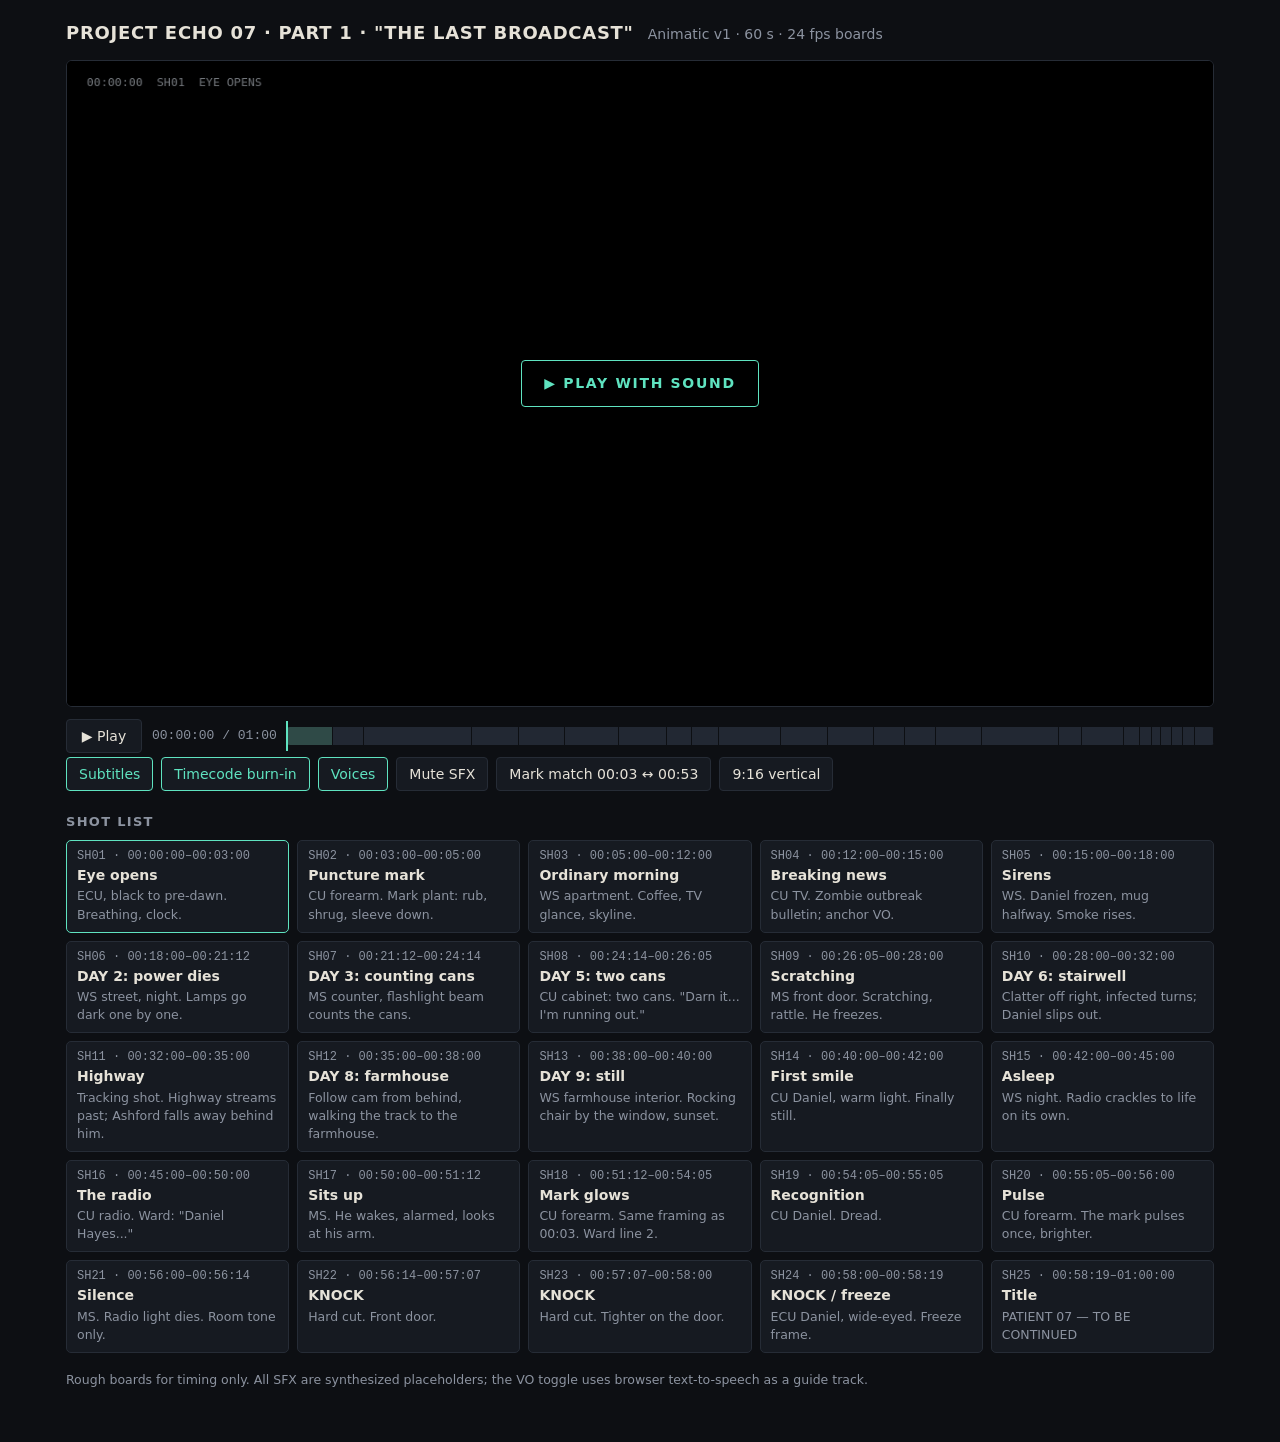
==== commit 91c43f9e: "Animatic v2: voices, zombie bulletin, walking shots, farmhouse interior - Voices: RHVoice scratch VO" ====
--- a/animatic/index.html
+++ b/animatic/index.html
@@ -76,7 +76,7 @@
   <div class="toggles">
     <button id="tSubs" type="button" aria-pressed="true">Subtitles</button>
     <button id="tBurn" type="button" aria-pressed="true">Timecode burn-in</button>
-    <button id="tVO" type="button" aria-pressed="false">Scratch VO (TTS)</button>
+    <button id="tVO" type="button" aria-pressed="true">Voices</button>
     <button id="tMute" type="button" aria-pressed="false">Mute SFX</button>
     <button id="tMark" type="button" aria-pressed="false">Mark match 00:03 ↔ 00:53</button>
     <button id="tVert" type="button" aria-pressed="false">9:16 vertical</button>
@@ -88,6 +88,7 @@
   <p class="note">Rough boards for timing only. All SFX are synthesized placeholders; the VO toggle uses browser text-to-speech as a guide track.</p>
 </main>
 
+<script src="vo/vo.js"></script>
 <script>
 "use strict";
 // ---------------------------------------------------------------------------
@@ -221,6 +222,7 @@
   const pose = o.pose || "stand", ph = o.phase || 0;
   const coat = o.coat || "#34404f", pants = o.pants || "#23272f", skin = o.skin || "#c99572", hair = o.hair || "#2a1d16";
   g.save(); g.translate(x, y); g.scale(s * (o.facing ?? 1), s); if (o.rot) g.rotate(o.rot);
+  if (pose === "walk") g.translate(0, -(1 - Math.abs(Math.sin(ph))) * 4);
   g.lineCap = "round"; g.lineJoin = "round";
   let hip = [0, -92], sh = [0, -150], head = [0, -178];
   if (pose === "sit") { hip = [0, -62]; sh = [-4, -122]; head = [-1, -150]; }
@@ -366,13 +368,16 @@
   } else {
     const flash = Math.floor(t * 3) % 2;
     g.fillStyle = vgrad(y, y + h, ["#5a0f12", "#260608"]); g.fillRect(x, y, w, h);
-    g.fillStyle = flash ? "#e0362b" : "#b2231b"; g.fillRect(x, y + h * 0.30, w, h * 0.26);
-    g.fillStyle = "#fff"; g.font = `900 ${30 * k}px system-ui`; g.textAlign = "center"; g.textBaseline = "middle";
-    g.fillText("BREAKING NEWS", x + w / 2, y + h * 0.43);
+    g.fillStyle = flash ? "#e0362b" : "#b2231b"; g.fillRect(x, y + h * 0.20, w, h * 0.28);
+    g.fillStyle = "#fff"; g.font = `900 ${28 * k}px system-ui`; g.textAlign = "center"; g.textBaseline = "middle";
+    g.fillText("BREAKING NEWS", x + w / 2, y + h * 0.34);
+    g.fillStyle = "#111"; g.fillRect(x, y + h * 0.50, w, h * 0.15);
+    g.fillStyle = "#fff"; g.font = `800 ${11.5 * k}px system-ui`;
+    g.fillText("ZOMBIE OUTBREAK · DOWNTOWN ASHFORD", x + w / 2, y + h * 0.575);
     g.textAlign = "left";
     g.fillStyle = "#f2d64b"; g.fillRect(x, y + h * 0.78, w, h * 0.13);
     g.fillStyle = "#200"; g.font = `bold ${11 * k}px system-ui`;
-    g.fillText("ASHFORD — EMERGENCY ALERT — STAY INDOORS — AVOID DOWNTOWN — ", x + w - ((t * 55 * k) % (w * 2.6)), y + h * 0.845);
+    g.fillText("STAY INDOORS — LOCK ALL DOORS — DO NOT APPROACH THE INFECTED — ", x + w - ((t * 55 * k) % (w * 2.6)), y + h * 0.845);
   }
   if (o.static > 0) {
     const r = rng(1 + Math.floor(t * 30));
@@ -427,16 +432,23 @@
   g.restore();
 }
 
+// Farmhouse living room at night (same house as SH13)
 function nightRoom(t, o) {
-  g.fillStyle = vgrad(0, H, ["#0d1428", "#0a0f1e"]); g.fillRect(0, 0, W, H);
-  // moonlit window
+  planks(0, 560, ["#151b2d", "#121829", "#171e31", "#131a2b"], "#0a0e1a");
+  g.fillStyle = "#0a0e1a"; g.fillRect(0, 0, W, 30);
+  // moonlit window with curtains
   g.fillStyle = "#1c2a4f"; g.fillRect(150, 110, 260, 280);
   glow(280, 200, 260, "rgba(120,150,220,1)", 0.12);
-  g.strokeStyle = "#0a0f1e"; g.lineWidth = 10; g.strokeRect(150, 110, 260, 280);
+  g.strokeStyle = "#2a3350"; g.lineWidth = 10; g.strokeRect(150, 110, 260, 280);
   g.beginPath(); g.moveTo(280, 110); g.lineTo(280, 390); g.stroke();
+  curtain(108, 88, 84, 334, false, "#262b40", "rgba(110,40,50,.45)");
+  curtain(368, 88, 84, 334, true, "#262b40", "rgba(110,40,50,.45)");
   g.save(); g.globalAlpha = 0.08; g.fillStyle = "#9db4ff";
   g.beginPath(); g.moveTo(150, 390); g.lineTo(410, 390); g.lineTo(640, 720); g.lineTo(240, 720); g.fill(); g.restore();
-  g.fillStyle = "#121a30"; g.fillRect(0, 560, W, 160);
+  deerMount(690, 230, 0.8, { plaque: "#1a1622", hide: "#2a2432", light: "#352e3c", dark: "#0b0a10", antler: "#4c4858" });
+  g.fillStyle = "#101626"; g.fillRect(0, 560, W, 160);
+  g.strokeStyle = "rgba(0,0,0,.35)"; g.lineWidth = 2;
+  for (let i = 1; i < 8; i++) { const y = 560 + i * i * 2.6 + i * 6; g.beginPath(); g.moveTo(0, y); g.lineTo(W, y); g.stroke(); }
   // shelf + radio
   g.fillStyle = "#2a2018"; g.fillRect(900, 300, 280, 14);
   g.fillStyle = "#4a3322"; rrect(960, 222, 150, 80, 8);
@@ -469,6 +481,239 @@
   g.fillStyle = "rgba(0,0,0,.85)";
   g.fillRect(640 + (-80 + Math.sin(t * 2) * 6) * k, sy, 50 * k, 8 * k); g.fillRect(640 + (20 + Math.sin(t * 2 + 1) * 6) * k, sy, 50 * k, 8 * k);
   g.restore();
+}
+
+// ---------------------------------------------------------------------------
+// Farmhouse set pieces
+// ---------------------------------------------------------------------------
+function planks(y0, y1, tones, seam, seed = 21) {
+  const r = rng(seed);
+  for (let x = 0, i = 0; x < W; x += 58, i++) {
+    g.fillStyle = tones[i % tones.length]; g.fillRect(x, y0, 58, y1 - y0);
+    g.fillStyle = seam; g.fillRect(x, y0, 3, y1 - y0);
+    for (let k = 0; k < 2; k++) if (r() > 0.55) ellipse(x + 14 + r() * 30, y0 + 30 + r() * (y1 - y0 - 60), 3 + r() * 3, 6 + r() * 4);
+  }
+}
+
+// Gathered gingham curtain; flip mirrors it for the right-hand side of a window
+function curtain(x, y, w, h, flip, base, check) {
+  g.save();
+  if (flip) { g.translate(2 * x + w, 0); g.scale(-1, 1); }
+  g.beginPath(); g.moveTo(x, y); g.lineTo(x + w, y);
+  g.quadraticCurveTo(x + w * 0.3, y + h * 0.6, x + w * 0.45, y + h); g.lineTo(x, y + h); g.closePath(); g.clip();
+  g.fillStyle = base; g.fillRect(x, y, w, h);
+  g.fillStyle = check;
+  for (let cy = y, row = 0; cy < y + h; cy += 14, row++) for (let cx = x + (row % 2) * 7; cx < x + w; cx += 14) g.fillRect(cx, cy, 7, 7);
+  g.strokeStyle = "rgba(0,0,0,.18)"; g.lineWidth = 3;
+  for (let i = 1; i < 4; i++) { g.beginPath(); g.moveTo(x + i * w / 4, y); g.quadraticCurveTo(x + i * w / 6, y + h * 0.6, x + w * 0.3, y + h); g.stroke(); }
+  g.restore();
+}
+
+function deerMount(x, y, s, c) {
+  g.save(); g.translate(x, y); g.scale(s, s); g.lineCap = "round";
+  g.fillStyle = c.plaque;
+  g.beginPath(); g.moveTo(-48, -36); g.lineTo(48, -36); g.lineTo(48, 34); g.quadraticCurveTo(0, 86, -48, 34); g.closePath(); g.fill();
+  g.strokeStyle = c.antler; g.lineWidth = 6;
+  for (const sd of [-1, 1]) {
+    g.beginPath(); g.moveTo(sd * 14, -46); g.quadraticCurveTo(sd * 62, -74, sd * 50, -138); g.stroke();
+    for (const [px, py, tx, ty] of [[38, -64, 72, -82], [52, -96, 84, -112], [51, -118, 34, -154], [30, -54, 22, -88]]) {
+      g.beginPath(); g.moveTo(sd * px, py); g.lineTo(sd * tx, ty); g.stroke();
+    }
+  }
+  g.fillStyle = c.hide;
+  g.beginPath(); g.moveTo(-36, 34); g.quadraticCurveTo(-42, -16, -22, -40); g.lineTo(22, -40); g.quadraticCurveTo(42, -16, 36, 34); g.closePath(); g.fill();
+  ellipse(-38, -50, 20, 9, -0.5); ellipse(38, -50, 20, 9, 0.5);
+  ellipse(0, -14, 27, 46);
+  g.fillStyle = c.light; ellipse(0, 16, 16, 18);
+  g.fillStyle = c.dark; ellipse(0, 28, 12, 9); circle(-14, -22, 4.5); circle(14, -22, 4.5);
+  g.restore();
+}
+
+function fishMount(x, y, s, c) {
+  g.save(); g.translate(x, y); g.scale(s, s);
+  g.fillStyle = c.plaque; ellipse(0, 0, 122, 54);
+  g.fillStyle = c.fish;
+  g.beginPath(); g.moveTo(-80, 0); g.quadraticCurveTo(-20, -42, 52, -12); g.quadraticCurveTo(72, 0, 52, 12); g.quadraticCurveTo(-20, 38, -80, 0); g.fill();
+  g.beginPath(); g.moveTo(-74, 0); g.lineTo(-104, -24); g.lineTo(-96, 0); g.lineTo(-104, 24); g.closePath(); g.fill();
+  g.beginPath(); g.moveTo(-34, -24); g.lineTo(-12, -44); g.lineTo(18, -24); g.fill();
+  g.fillStyle = c.belly; g.beginPath(); g.moveTo(-62, 6); g.quadraticCurveTo(0, 28, 50, 10); g.quadraticCurveTo(0, 18, -62, 6); g.fill();
+  g.strokeStyle = c.dark; g.lineWidth = 3; g.beginPath(); g.moveTo(-70, 2); g.lineTo(42, -3); g.stroke();
+  g.fillStyle = c.dark; circle(38, -7, 4.5);
+  g.beginPath(); g.moveTo(58, -4); g.lineTo(70, -12); g.lineTo(67, 7); g.fill();
+  g.fillStyle = c.brass; g.fillRect(-18, 40, 36, 8);
+  g.restore();
+}
+
+function farmInterior(lt) {
+  planks(0, 560, ["#7b4a2b", "#6f4227", "#84502e", "#744629"], "#4a2a17");
+  g.fillStyle = "#3a2214"; g.fillRect(0, 0, W, 34); g.fillStyle = "#2c190e"; g.fillRect(0, 34, W, 8);
+  g.fillStyle = "#4e2e1b"; g.fillRect(0, 548, W, 14);
+  g.fillStyle = vgrad(560, H, ["#5a3720", "#3c2414"]); g.fillRect(0, 562, W, 160);
+  g.strokeStyle = "rgba(20,10,5,.45)"; g.lineWidth = 2;
+  for (let i = 1; i < 8; i++) { const y = 562 + i * i * 2.6 + i * 6; g.beginPath(); g.moveTo(0, y); g.lineTo(W, y); g.stroke(); }
+  // braided rag rug
+  ["#8a3b2e", "#c9a86a", "#4f6a7a", "#8a3b2e", "#c9a86a"].forEach((c, i) => { g.fillStyle = c; ellipse(520, 654, 230 - i * 34, 46 - i * 7); });
+  // closet, door left ajar
+  g.fillStyle = "#2a170c"; g.fillRect(40, 150, 178, 400);
+  g.fillStyle = "#8b6a47"; g.fillRect(48, 158, 150, 392);
+  g.fillStyle = "#0e0806"; g.fillRect(198, 158, 14, 392);
+  g.strokeStyle = "#6c5034"; g.lineWidth = 6; g.strokeRect(66, 178, 114, 150); g.strokeRect(66, 352, 114, 176);
+  g.fillStyle = "#c9a85a"; circle(184, 360, 7);
+  // trophies
+  deerMount(372, 300, 1, { plaque: "#4a2a16", hide: "#8a5a34", light: "#c8a57a", dark: "#1e120b", antler: "#e2d3b4" });
+  fishMount(596, 176, 0.92, { plaque: "#4a2a16", fish: "#6f7a3a", belly: "#d8cf96", dark: "#2e3318", brass: "#d9b45a" });
+  // shelf: mason jars + oil lantern
+  g.fillStyle = "#3e2414"; g.fillRect(430, 318, 290, 12);
+  [["#7aa070", 448], ["#e0b060", 482], ["#b84a3a", 516], ["#7aa070", 550]].forEach(([c, x]) => {
+    g.fillStyle = "rgba(220,235,225,.5)"; rrect(x, 276, 26, 42, 5);
+    g.fillStyle = c; g.fillRect(x + 3, 294, 20, 22);
+    g.fillStyle = "#9a8a6a"; g.fillRect(x + 2, 271, 22, 7);
+  });
+  g.fillStyle = "#2a2a2a"; rrect(640, 262, 40, 56, 6); g.fillRect(652, 252, 16, 10);
+  g.fillStyle = "#ffd890"; rrect(648, 276, 24, 30, 8);
+  glow(660, 290, 80, "rgba(255,200,120,1)", 0.45);
+  // window: white farmhouse trim, sunset over the fields outside
+  const X = 760, Y = 140, WW = 300, WH = 320;
+  g.save(); g.beginPath(); g.rect(X, Y, WW, WH); g.clip();
+  g.fillStyle = vgrad(Y, Y + WH, ["#5a3a6a", "#e07a48", "#f8c46a"]); g.fillRect(X, Y, WW, WH);
+  glow(985, 402, 150, "rgba(255,210,130,1)", 0.8); g.fillStyle = "#ffe6a6"; circle(985, 402, 26);
+  g.fillStyle = "#b8843c"; g.fillRect(X, 405, WW, 60);
+  g.fillStyle = "#2a1a1e"; g.fillRect(796, 370, 62, 36);
+  g.beginPath(); g.moveTo(790, 372); g.lineTo(827, 344); g.lineTo(864, 372); g.fill();
+  g.fillRect(906, 330, 4, 76);
+  for (let i = 0; i < 4; i++) { g.save(); g.translate(908, 330); g.rotate(lt * 1.2 + i * Math.PI / 2); g.fillRect(-2, 0, 4, 26); g.restore(); }
+  g.restore();
+  g.strokeStyle = "#efe4cc"; g.lineWidth = 12; g.strokeRect(X, Y, WW, WH);
+  g.lineWidth = 7; g.beginPath(); g.moveTo(X + WW / 2, Y); g.lineTo(X + WW / 2, Y + WH); g.moveTo(X, Y + WH / 2); g.lineTo(X + WW, Y + WH / 2); g.stroke();
+  g.fillStyle = "#e8dcc4"; g.fillRect(X - 16, Y + WH + 4, WW + 32, 12);
+  curtain(X - 50, Y - 22, 96, WH + 54, false, "#f2e6d6", "rgba(176,40,34,.7)");
+  curtain(X + WW - 46, Y - 22, 96, WH + 54, true, "#f2e6d6", "rgba(176,40,34,.7)");
+  g.fillStyle = "#5a3a22"; g.fillRect(X - 62, Y - 30, WW + 124, 9);
+  // sunbeam + dust
+  g.save(); g.globalCompositeOperation = "lighter"; g.globalAlpha = 0.16; g.fillStyle = "#ffcf7a";
+  g.beginPath(); g.moveTo(760, 140); g.lineTo(1060, 140); g.lineTo(640, 720); g.lineTo(80, 720); g.fill(); g.restore();
+  const r = rng(9); g.fillStyle = "rgba(255,230,180,.6)";
+  for (let i = 0; i < 40; i++) circle(300 + r() * 700, 200 + ((r() * 500 - lt * 12) % 500), 1.6);
+  // rocking chair, facing the window
+  g.strokeStyle = "#3a2216"; g.lineCap = "round"; g.lineWidth = 9;
+  g.beginPath(); g.moveTo(612, 556); g.lineTo(596, 392); g.moveTo(632, 556); g.lineTo(618, 392); g.stroke();
+  g.lineWidth = 6; for (const yy of [420, 452, 484]) { g.beginPath(); g.moveTo(598, yy); g.lineTo(620, yy); g.stroke(); }
+  g.lineWidth = 9; g.beginPath(); g.moveTo(624, 572); g.lineTo(616, 650); g.moveTo(716, 572); g.lineTo(726, 650); g.stroke();
+  g.lineWidth = 8; g.beginPath(); g.moveTo(580, 640); g.quadraticCurveTo(670, 676, 768, 640); g.stroke();
+  g.fillStyle = "#4a2c18"; g.fillRect(606, 552, 128, 14);
+  person(664, 660, 1.9, { pose: "sit", coat: "#46546a", facing: 1 });
+}
+
+// Daniel from behind, walking away from camera
+function personBack(x, y, s, ph, o = {}) {
+  const coat = o.coat || "#2c3446", pants = "#23272f", skin = "#c99572", hair = "#2a1d16";
+  g.save(); g.translate(x, y); g.scale(s, s); g.translate(0, -(1 - Math.abs(Math.sin(ph))) * 4);
+  g.lineCap = "round"; g.lineJoin = "round";
+  const lift = Math.sin(ph);
+  limb([-9, -92, -10, -46, -10, -Math.max(0, lift) * 14], 15, pants);
+  limb([9, -92, 10, -46, 10, -Math.max(0, -lift) * 14], 15, pants);
+  limb([-24, -144, -30, -116, -30, -88 - Math.max(0, -lift) * 10], 11, coat);
+  limb([24, -144, 30, -116, 30, -88 - Math.max(0, lift) * 10], 11, coat);
+  g.fillStyle = coat; rrect(-25, -154, 50, 68, 12);
+  g.fillStyle = "#5b4a36"; rrect(-18, -148, 36, 48, 7);
+  g.fillStyle = "#4a3b2b"; g.fillRect(-18, -128, 36, 4);
+  g.fillStyle = skin; g.fillRect(-6, -164, 12, 10);
+  g.fillStyle = hair; circle(0, -176, 19);
+  g.restore();
+}
+
+const wrapf = (x, m) => ((x % m) + m) % m;
+
+function carWreck(x, y) {
+  g.save(); g.translate(x, y);
+  g.fillStyle = "#7a3a2a"; rrect(-90, -46, 180, 34, 8); rrect(-56, -74, 104, 32, 10);
+  g.fillStyle = "#1c2026"; g.fillRect(-46, -68, 40, 22); g.fillRect(2, -68, 38, 22);
+  g.fillStyle = "rgba(255,255,255,.5)"; g.beginPath(); g.moveTo(10, -66); g.lineTo(30, -48); g.lineTo(22, -66); g.fill();
+  g.fillStyle = "#8e4b36"; g.save(); g.translate(-6, -44); g.rotate(-0.9); g.fillRect(0, 0, 44, 28); g.restore();
+  g.fillStyle = "#16181c"; circle(-56, -10, 16); ellipse(56, -4, 18, 9);
+  g.restore();
+}
+
+function roadSign(x, y) {
+  g.fillStyle = "#6c6f75"; g.fillRect(x - 3, y - 130, 6, 130);
+  g.fillStyle = "#2f6a3e"; rrect(x - 62, y - 170, 124, 52, 5);
+  g.strokeStyle = "#e8eee8"; g.lineWidth = 2; g.strokeRect(x - 58, y - 166, 116, 44);
+  g.fillStyle = "#f2f4ef"; g.font = "700 15px system-ui"; g.textAlign = "center"; g.textBaseline = "middle";
+  g.fillText("FARM RD 9  →", x, y - 144); g.textAlign = "left";
+}
+
+// Side-tracking shot: parallax layers stream past while Ashford falls away behind him
+function highwayShot(lt, t) {
+  const cam = lt * 240;
+  g.save(); g.translate(0, Math.sin(t * 17) * 1.2);
+  g.fillStyle = vgrad(0, 470, ["#9db6cc", "#ebe4d2"]); g.fillRect(0, -10, W, 490);
+  const ck = lerp(1, 0.7, lt / 3), cx = 330 - cam * 0.05, r = rng(3);
+  g.fillStyle = "#7a8190";
+  for (let x = -130; x < 130; x += 13) { const h = (24 + r() * 80) * ck; g.fillRect(cx + x * ck, 470 - h, 12 * ck, h); }
+  g.fillStyle = "rgba(70,70,76,.45)";
+  for (let i = 0; i < 9; i++) circle(cx - 20 * ck + i * 7 * ck, 470 - 100 * ck - i * 28 * ck, (14 + i * 6) * ck);
+  g.fillStyle = "#a9a78c"; g.beginPath(); g.moveTo(0, 476);
+  for (let x = 0; x <= W; x += 20) { const wx = x + cam * 0.15; g.lineTo(x, 452 - 14 * Math.sin(wx / 160) - 8 * Math.sin(wx / 57)); }
+  g.lineTo(W, 476); g.fill();
+  for (let i = 0; i < 14; i++) { g.fillStyle = "#6f7354"; ellipse(wrapf(i * 137 - cam * 0.45, 1500) - 100, 474, 34 + (i % 3) * 10, 14); }
+  g.fillStyle = vgrad(470, H, ["#c2b48c", "#9e8f68"]); g.fillRect(0, 474, W, 260);
+  g.fillStyle = "#8d9096"; g.fillRect(0, 528, W, 6);
+  for (let i = 0; i < 18; i++) { g.fillStyle = "#6c6f75"; g.fillRect(wrapf(i * 80 - cam * 0.92, 1440) - 80, 526, 6, 26); }
+  g.fillStyle = "#4b4c52"; g.fillRect(0, 552, W, 104);
+  g.fillStyle = "#d9d3bf"; g.fillRect(0, 556, W, 3); g.fillRect(0, 650, W, 3);
+  g.fillStyle = "#e8d58a"; for (let i = 0; i < 12; i++) g.fillRect(wrapf(i * 140 - cam, 1680) - 140, 602, 70, 4);
+  const poles = []; for (let i = 0; i < 4; i++) poles.push(wrapf(i * 420 - cam * 0.98 + 200, 1680) - 200);
+  poles.sort((a, b) => a - b);
+  g.strokeStyle = "rgba(40,40,44,.7)"; g.lineWidth = 1.5;
+  for (let i = 1; i < poles.length; i++) { g.beginPath(); g.moveTo(poles[i - 1] + 34, 224); g.quadraticCurveTo((poles[i - 1] + poles[i]) / 2, 262, poles[i] - 34, 224); g.stroke(); }
+  for (const x of poles) { g.fillStyle = "#4a3b2c"; g.fillRect(x - 5, 210, 10, 320); g.fillRect(x - 40, 220, 80, 7); }
+  roadSign(820 - cam, 548);
+  carWreck(1200 - cam, 556);
+  person(600, 640, 1.7, { pose: "walk", phase: t * 8.5, pack: true, coat: "#46546a", facing: 1 });
+  g.strokeStyle = "rgba(60,50,30,.8)"; g.lineWidth = 6; g.lineCap = "round";
+  for (let i = 0; i < 16; i++) { const x = wrapf(i * 97 - cam * 1.6, 1550) - 120; g.beginPath(); g.moveTo(x, 730); g.lineTo(x + 10, 676 + (i % 3) * 10); g.moveTo(x + 14, 730); g.lineTo(x + 26, 690); g.stroke(); }
+  g.restore();
+}
+
+// Follow cam from behind: fence posts and wheat come at the camera as he walks to the house
+function farmApproach(lt, t) {
+  const hz = 430, vpx = 560, F = 290, z = lt * 1.15;
+  g.fillStyle = vgrad(0, hz, ["#4b3b6a", "#d9824a", "#f6c46a"]); g.fillRect(0, 0, W, hz);
+  glow(860, 420, 260, "rgba(255,200,120,1)", 0.7); g.fillStyle = "#ffe4a0"; circle(860, 420, 44);
+  g.fillStyle = vgrad(hz - 4, H, ["#d0a050", "#7a5a2a"]); g.fillRect(0, hz - 4, W, H - hz + 4);
+  const k = lerp(0.85, 1.12, ease(lt / 3));
+  g.save(); g.translate(vpx, hz + 2); g.scale(k, k); g.fillStyle = "#2a1c22";
+  g.fillRect(-70, -70, 140, 70); g.beginPath(); g.moveTo(-84, -68); g.lineTo(0, -122); g.lineTo(84, -68); g.fill();
+  g.fillRect(90, -54, 70, 54); g.beginPath(); g.moveTo(84, -52); g.lineTo(125, -86); g.lineTo(166, -52); g.fill();
+  g.fillRect(-150, -110, 8, 110); circle(-146, -116, 40);
+  g.fillStyle = "#ffcf7a"; g.fillRect(-40, -46, 18, 20); g.fillRect(22, -46, 18, 20);
+  g.restore();
+  // dirt track to the house
+  g.fillStyle = "rgba(140,100,55,.8)";
+  g.beginPath(); g.moveTo(vpx - 5, hz); g.lineTo(vpx + 5, hz); g.lineTo(vpx + 0.7 * F, H); g.lineTo(vpx - 0.7 * F, H); g.fill();
+  const P = (X, d) => [vpx + X * F / d, hz + F / d];
+  const items = [];
+  for (let i = 0; i < 14; i++) { const d = 0.6 + wrapf(i * 2 - z, 28); for (const sd of [-1, 1]) items.push({ d, X: sd * 1.5, post: true }); }
+  const r = rng(17);
+  for (let i = 0; i < 80; i++) { const X = (r() < 0.5 ? -1 : 1) * (1.9 + r() * 7); items.push({ d: 0.6 + wrapf(r() * 28 - z, 28), X, s: r() }); }
+  items.sort((a, b) => b.d - a.d);
+  for (const sd of [-1, 1]) {
+    const tops = items.filter(it => it.post && Math.sign(it.X) === sd).map(it => { const [x, y] = P(it.X, it.d); return [x, y, 0.75 * F / it.d]; });
+    g.strokeStyle = "rgba(50,32,18,.8)"; g.lineWidth = 1.5;
+    for (const fr of [0.85, 0.45]) { g.beginPath(); tops.forEach(([x, y, h], i) => i ? g.lineTo(x, y - h * fr) : g.moveTo(x, y - h * fr)); g.stroke(); }
+  }
+  for (const it of items) {
+    const [x, y] = P(it.X, it.d), u = F / it.d;
+    if (it.post) { g.fillStyle = "#3a2618"; g.fillRect(x - 0.03 * u, y - 0.75 * u, 0.06 * u, 0.75 * u); }
+    else {
+      g.strokeStyle = it.s > 0.5 ? "#e2b860" : "#b88a3c"; g.lineWidth = Math.max(1, 0.012 * u); g.lineCap = "round";
+      for (let b = -1; b <= 1; b++) { g.beginPath(); g.moveTo(x + b * 0.03 * u, y); g.quadraticCurveTo(x + b * 0.05 * u, y - 0.2 * u, x + b * 0.09 * u + Math.sin(t * 2 + it.s * 6) * 0.02 * u, y - 0.36 * u); g.stroke(); }
+    }
+  }
+  // long evening shadow falling back toward the camera
+  g.fillStyle = "rgba(40,22,10,.35)";
+  g.beginPath(); g.moveTo(588, 700); g.lineTo(612, 700); g.lineTo(650, 760); g.lineTo(560, 760); g.fill();
+  personBack(600, 702, 1.45, t * 8);
 }
 
 // ---------------------------------------------------------------------------
@@ -506,10 +751,10 @@
     apartment(t, { brew: true, px: lerp(800, 860, ease(seg(lt, 2.4, 3.2))), face: lt < 2.5 ? -1 : 1, reach, mug });
     stamp("DAY ONE", lt - 0.5, { small: true, out: 6.2 });
   } },
-  { a: 12, b: 15, name: "Breaking news", vx: 640, desc: "CU TV. Flicker into breaking graphic.", draw(lt, t) {
+  { a: 12, b: 15, name: "Breaking news", vx: 640, desc: "CU TV. Zombie outbreak bulletin; anchor VO.", draw(lt, t) {
     g.fillStyle = "#0e0d0d"; g.fillRect(0, 0, W, H);
     const flick = lt < 0.9 ? (Math.floor(lt * 18) % 3 === 0 ? 1 : 0.6) : 0.08;
-    if (opts.vert) { g.fillStyle = "#050505"; rrect(428, 236, 424, 249, 8); tvScreen(440, 248, 400, 225, t, { breaking: lt > 0.55, static: flick }); }
+    if (opts.vert) { g.fillStyle = "#050505"; rrect(428, 176, 424, 249, 8); tvScreen(440, 188, 400, 225, t, { breaking: lt > 0.55, static: flick }); }
     else tvScreen(60, 40, 1160, 640, t, { breaking: lt > 0.55, static: flick });
     if (lt > 0.55) glow(640, 360, 700, "rgba(220,40,30,1)", 0.12);
   } },
@@ -567,7 +812,7 @@
     g.restore();
     stamp("DAY 3", lt - 0.1);
   } },
-  { a: 24.6, b: 26.2, name: "DAY 5: two cans", vx: 610, desc: "CU cabinet opens on two cans.", draw(lt) {
+  { a: 24.6, b: 26.2, name: "DAY 5: two cans", vx: 610, desc: "CU cabinet: two cans. \"Darn it... I'm running out.\"", draw(lt) {
     g.fillStyle = "#060709"; g.fillRect(0, 0, W, H);
     g.fillStyle = "#2a1f17"; g.fillRect(300, 110, 680, 500);
     g.fillStyle = "#1a130e"; g.fillRect(320, 130, 640, 460);
@@ -624,52 +869,20 @@
     fill("#fffbe8", seg(lt, 3.55, 4));
     stamp("DAY 6", lt - 0.1);
   } },
-  { a: 32, b: 35, name: "Highway", vx: 730, desc: "EWS. Empty highway, city shrinking behind.", draw(lt, t) {
-    g.fillStyle = vgrad(0, 400, ["#a9c0d4", "#e6e2d4"]); g.fillRect(0, 0, W, 400);
-    const k = lerp(1, 0.6, lt / 3), vx = 640, hz = 400;
-    g.fillStyle = "#6a7180";
-    const r = rng(3);
-    for (let x = -120; x < 120; x += 12) { const h = (20 + r() * 70) * k; g.fillRect(vx + x * k, hz - h, 11 * k, h); }
-    g.fillStyle = "rgba(70,70,76,.45)"; for (let i = 0; i < 8; i++) circle(vx - 30 * k + i * 6 * k, hz - 90 * k - i * 26 * k, (14 + i * 6) * k);
-    g.fillStyle = "#b9b08f"; g.fillRect(0, hz, W, H - hz);
-    g.fillStyle = "#4a4a4f"; g.beginPath(); g.moveTo(vx - 8, hz); g.lineTo(vx + 8, hz); g.lineTo(1080, H); g.lineTo(200, H); g.fill();
-    g.fillStyle = "#d8d2bf";
-    for (let i = 0; i < 8; i++) { const z = ((i / 8) + lt * 0.12) % 1, y = hz + z * z * (H - hz), w = 2 + z * 10; g.fillRect(vx - w / 2, y, w, 6 + z * 30); }
-    person(820, 640, lerp(1.6, 1.75, lt / 3), { pose: "walk", phase: t * 9, pack: true, coat: "#46546a", facing: -1 });
-    g.strokeStyle = "rgba(255,255,255,.35)"; g.lineWidth = 2;
-    for (let i = 0; i < 7; i++) { const x = ((i * 211 + t * 420) % (W + 200)) - 100, y = 120 + i * 70; g.beginPath(); g.moveTo(x, y); g.lineTo(x + 90, y - 4); g.stroke(); }
-  } },
-  { a: 35, b: 38, name: "DAY 8: farmhouse", vx: 600, desc: "Farmhouse on the horizon, golden hour.", draw(lt) {
-    g.fillStyle = vgrad(0, 430, ["#4b3b6a", "#d9824a", "#f6c46a"]); g.fillRect(0, 0, W, 430);
-    glow(900, 420, 260, "rgba(255,200,120,1)", 0.7); g.fillStyle = "#ffe4a0"; circle(900, 420, 46);
-    g.fillStyle = vgrad(420, H, ["#c99a4a", "#7a5a2a"]); g.fillRect(0, 420, W, 300);
-    const k = lerp(0.7, 1.05, ease(lt / 3));
-    g.save(); g.translate(560, 424); g.scale(k, k); g.fillStyle = "#2a1c22";
-    g.fillRect(-70, -70, 140, 70); g.beginPath(); g.moveTo(-84, -68); g.lineTo(0, -122); g.lineTo(84, -68); g.fill();
-    g.fillRect(90, -54, 70, 54); g.beginPath(); g.moveTo(84, -52); g.lineTo(125, -86); g.lineTo(166, -52); g.fill();
-    g.fillRect(-150, -110, 8, 110); circle(-146, -116, 40);
-    g.fillStyle = "#ffcf7a"; g.fillRect(-40, -46, 18, 20); g.fillRect(22, -46, 18, 20);
-    g.restore();
-    g.strokeStyle = "rgba(60,40,20,.6)"; g.lineWidth = 3;
-    for (let i = 0; i < 40; i++) { const x = i * 34; g.beginPath(); g.moveTo(x, 720); g.quadraticCurveTo(x + 6, 640, x + 14 + Math.sin(i + lt * 3) * 6, 610); g.stroke(); }
-    person(640, 700, lerp(1.5, 1.35, lt / 3), { pose: "walk", phase: lt * 8, pack: true, coat: "#2c3446", eye: false, facing: 1 });
+  { a: 32, b: 35, name: "Highway", vx: lt => keys(lt, [[0, 420], [1.2, 420], [2.4, 600]]), desc: "Tracking shot. Highway streams past; Ashford falls away behind him.", draw(lt, t) {
+    highwayShot(lt, t);
+  } },
+  { a: 35, b: 38, name: "DAY 8: farmhouse", vx: 590, desc: "Follow cam from behind, walking the track to the farmhouse.", draw(lt, t) {
+    farmApproach(lt, t);
     stamp("DAY 8", lt - 0.1);
   } },
-  { a: 38, b: 40, name: "DAY 9: still", vx: 800, desc: "WS interior, sunset through the window.", draw(lt) {
-    g.fillStyle = vgrad(0, H, ["#7a4a2c", "#4a2c1c"]); g.fillRect(0, 0, W, H);
-    g.fillStyle = "#f6b45a"; g.fillRect(760, 140, 300, 320);
-    g.strokeStyle = "#3a2216"; g.lineWidth = 12; g.strokeRect(760, 140, 300, 320);
-    g.beginPath(); g.moveTo(910, 140); g.lineTo(910, 460); g.moveTo(760, 300); g.lineTo(1060, 300); g.stroke();
-    g.save(); g.globalCompositeOperation = "lighter"; g.globalAlpha = 0.18; g.fillStyle = "#ffcf7a";
-    g.beginPath(); g.moveTo(760, 140); g.lineTo(1060, 140); g.lineTo(640, 720); g.lineTo(80, 720); g.fill(); g.restore();
-    const r = rng(9); g.fillStyle = "rgba(255,230,180,.6)";
-    for (let i = 0; i < 40; i++) circle(300 + r() * 700, 200 + ((r() * 500 - lt * 12) % 500), 1.6);
-    g.fillStyle = "#3a2216"; g.fillRect(620, 560, 110, 14); g.fillRect(630, 574, 10, 90); g.fillRect(712, 574, 10, 90);
-    person(660, 664, 1.9, { pose: "sit", coat: "#46546a", facing: 1 });
+  { a: 38, b: 40, name: "DAY 9: still", vx: lt => keys(lt, [[0, 420], [0.5, 420], [1.7, 790]]), desc: "WS farmhouse interior. Rocking chair by the window, sunset.", draw(lt) {
+    farmInterior(lt);
     stamp("DAY 9", lt - 0.1);
   } },
   { a: 40, b: 42, name: "First smile", desc: "CU Daniel, warm light. Finally still.", draw(lt) {
-    g.fillStyle = vgrad(0, H, ["#8a5432", "#4a2c1c"]); g.fillRect(0, 0, W, H);
+    planks(0, H, ["#7b4a2b", "#6f4227", "#84502e", "#744629"], "#4a2a17");
+    fill(vgrad(0, H, ["rgba(0,0,0,0)", "rgba(30,15,5,.55)"]));
     face({ eye: 0.8, smile: ease(seg(lt, 0.5, 1.4)), look: [0.4, 0], k: 1.15, dy: 40 });
     fill("#ffb060", 0.18, "overlay");
     glow(1180, 200, 600, "rgba(255,190,110,1)", 0.25);
@@ -756,12 +969,16 @@
 function stairX(lt) { return lt < 2.9 ? lerp(1180, 420, seg(lt, 1.25, 2.9)) : lerp(420, 150, seg(lt, 2.9, 3.5)); }
 
 // Subtitles / VO
+// Clips come from vo/vo.js (tools/build_vo.py); without it the lines still show as subtitles.
 const VO = [
-  { a: 15.6, b: 17.8, who: "DANIEL (V.O., quiet)", text: "It'll pass. It always does.", rate: 0.85, pitch: 0.9 },
-  { a: 45.4, b: 49.8, who: "WARD (V.O., radio)", text: "Daniel Hayes... if you can hear this — don't leave the farmhouse.", rate: 0.8, pitch: 0.55, radio: true },
-  { a: 52.0, b: 54.6, who: "WARD (V.O., radio)", text: "You've been infected... since day one.", rate: 0.8, pitch: 0.55, radio: true },
+  { id: "anchor", a: 12.45, who: "NEWS ANCHOR (TV)", text: "Breaking news. A zombie outbreak in downtown Ashford. Stay indoors." },
+  { id: "daniel1", a: 15.95, who: "DANIEL (V.O., quiet)", text: "It'll pass. It always does." },
+  { id: "daniel2", a: 25.0, who: "DANIEL (whispering)", text: "Darn it... I'm running out." },
+  { id: "ward1", a: 45.4, who: "WARD (V.O., radio)", text: "Daniel Hayes... if you can hear this... don't leave the farmhouse.", radio: true },
+  { id: "ward2", a: 52.0, who: "WARD (V.O., radio)", text: "You've been infected... since day one.", radio: true },
 ];
-const voiceActive = t => VO.some(v => t >= v.a && t < v.b);
+VO.forEach(v => { v.b = v.a + (window.VO_DATA?.[v.id]?.dur ?? 2.5) + 0.2; });
+const voiceActive = t => VO.some(v => v.radio && t >= v.a && t < v.b);
 
 // Scratching bursts at the door (shared by picture and sound)
 const SCRATCH = (() => { const r = rng(11), out = []; for (let t = 26.35; t < 27.7; t += 0.12 + r() * 0.2) out.push([t, 0.05 + r() * 0.12]); return out; })();
@@ -777,7 +994,7 @@
   x.putImageData(d, 0, 0); return c;
 })();
 
-const opts = { subs: true, burn: true, tts: false, mute: false, mark: false, vert: false };
+const opts = { subs: true, burn: true, vo: true, mute: false, mark: false, vert: false };
 const shotAt = t => SHOTS.find(s => t >= s.a && t < s.b) || SHOTS[SHOTS.length - 1];
 
 const vframe = (s, lt) => clamp(typeof s.vx === "function" ? s.vx(lt) : (s.vx ?? 640), VW / 2, W - VW / 2);
@@ -881,6 +1098,7 @@
   ac = new (window.AudioContext || window.webkitAudioContext)();
   noise = ac.createBuffer(1, ac.sampleRate * 2, ac.sampleRate);
   const d = noise.getChannelData(0); for (let i = 0; i < d.length; i++) d[i] = Math.random() * 2 - 1;
+  loadVO(ac).then(() => { if (playing) startVO(now()); });
 }
 function noiseSrc(when, dur) { const s = ac.createBufferSource(); s.buffer = noise; s.loop = true; s.start(when, Math.random() * 1.5); s.stop(when + dur + 0.05); return s; }
 function filt(type, f, q = 1) { const b = ac.createBiquadFilter(); b.type = type; b.frequency.value = f; b.Q.value = q; return b; }
@@ -1005,6 +1223,12 @@
   stopAudio();
   bus = gain(0.9); bus.connect(ac.destination);
   const base = ac.currentTime + 0.05;
+  // duck the SFX under dialogue
+  if (opts.vo) for (const v of VO) {
+    if (v.b <= from) continue;
+    bus.gain.setTargetAtTime(0.45, base + Math.max(0, v.a - from), 0.06);
+    bus.gain.setTargetAtTime(0.9, base + (v.b - from), 0.25);
+  }
   for (const [a, b, play] of CUES) {
     if (b <= from) continue;
     const start = Math.max(a, from);
@@ -1018,21 +1242,35 @@
   setTimeout(() => old.disconnect(), 200);
 }
 
-// Scratch VO via speech synthesis (timing guide only)
-let voTimers = [];
+// Voice-over clips, on their own bus so "Mute SFX" leaves dialogue alone
+const VOBUF = {};
+let voBus = null;
+async function loadVO(ctx) {
+  await Promise.all(Object.entries(window.VO_DATA || {}).map(async ([id, d]) => {
+    if (VOBUF[id]) return;
+    const bin = Uint8Array.from(atob(d.mp3), c => c.charCodeAt(0));
+    VOBUF[id] = await ctx.decodeAudioData(bin.buffer);
+  }));
+}
 function startVO(from) {
   stopVO();
-  if (!opts.tts || !("speechSynthesis" in window)) return;
+  if (!ac || !opts.vo) return;
+  voBus = gain(1); voBus.connect(ac.destination);
+  const base = ac.currentTime + 0.05;
   for (const v of VO) {
-    if (v.a < from) continue;
-    voTimers.push(setTimeout(() => {
-      const u = new SpeechSynthesisUtterance(v.text);
-      u.rate = v.rate; u.pitch = v.pitch; u.volume = v.radio ? 0.9 : 0.6;
-      speechSynthesis.speak(u);
-    }, (v.a - from) * 1000));
-  }
-}
-function stopVO() { voTimers.forEach(clearTimeout); voTimers = []; if ("speechSynthesis" in window) speechSynthesis.cancel(); }
+    const buf = VOBUF[v.id];
+    if (!buf || v.a + buf.duration <= from) continue;
+    const src = ac.createBufferSource(); src.buffer = buf; src.connect(voBus);
+    const start = Math.max(v.a, from);
+    src.start(base + (start - from), start - v.a);
+  }
+}
+function stopVO() {
+  if (!voBus) return;
+  const old = voBus; voBus = null;
+  old.gain.setTargetAtTime(0, ac.currentTime, 0.02);
+  setTimeout(() => old.disconnect(), 200);
+}
 
 // ---------------------------------------------------------------------------
 // Transport + UI
@@ -1106,10 +1344,10 @@
 
 function setOpt(key, val) {
   opts[key] = val;
-  const id = { subs: "tSubs", burn: "tBurn", tts: "tVO", mute: "tMute", mark: "tMark", vert: "tVert" }[key];
+  const id = { subs: "tSubs", burn: "tBurn", vo: "tVO", mute: "tMute", mark: "tMark", vert: "tVert" }[key];
   $(id).setAttribute("aria-pressed", String(val));
   if (key === "mute") { if (val) stopAudio(); else if (playing) startAudio(now()); }
-  if (key === "tts") { if (playing) startVO(now()); else stopVO(); }
+  if (key === "vo") { if (playing) { startAudio(now()); startVO(now()); } else stopVO(); }
   if (key === "mark" && val && playing) pause();
   if (key === "vert") { cv.width = val ? 1080 : W; cv.height = val ? 1920 : H; $("stage").classList.toggle("vert", val); }
   draw();
@@ -1120,7 +1358,7 @@
 scrub.addEventListener("input", () => seek(parseFloat(scrub.value)));
 $("tSubs").addEventListener("click", () => setOpt("subs", !opts.subs));
 $("tBurn").addEventListener("click", () => setOpt("burn", !opts.burn));
-$("tVO").addEventListener("click", () => setOpt("tts", !opts.tts));
+$("tVO").addEventListener("click", () => setOpt("vo", !opts.vo));
 $("tMute").addEventListener("click", () => setOpt("mute", !opts.mute));
 $("tMark").addEventListener("click", () => { overlay.hidden = true; setOpt("mark", !opts.mark); });
 $("tVert").addEventListener("click", () => setOpt("vert", !opts.vert));
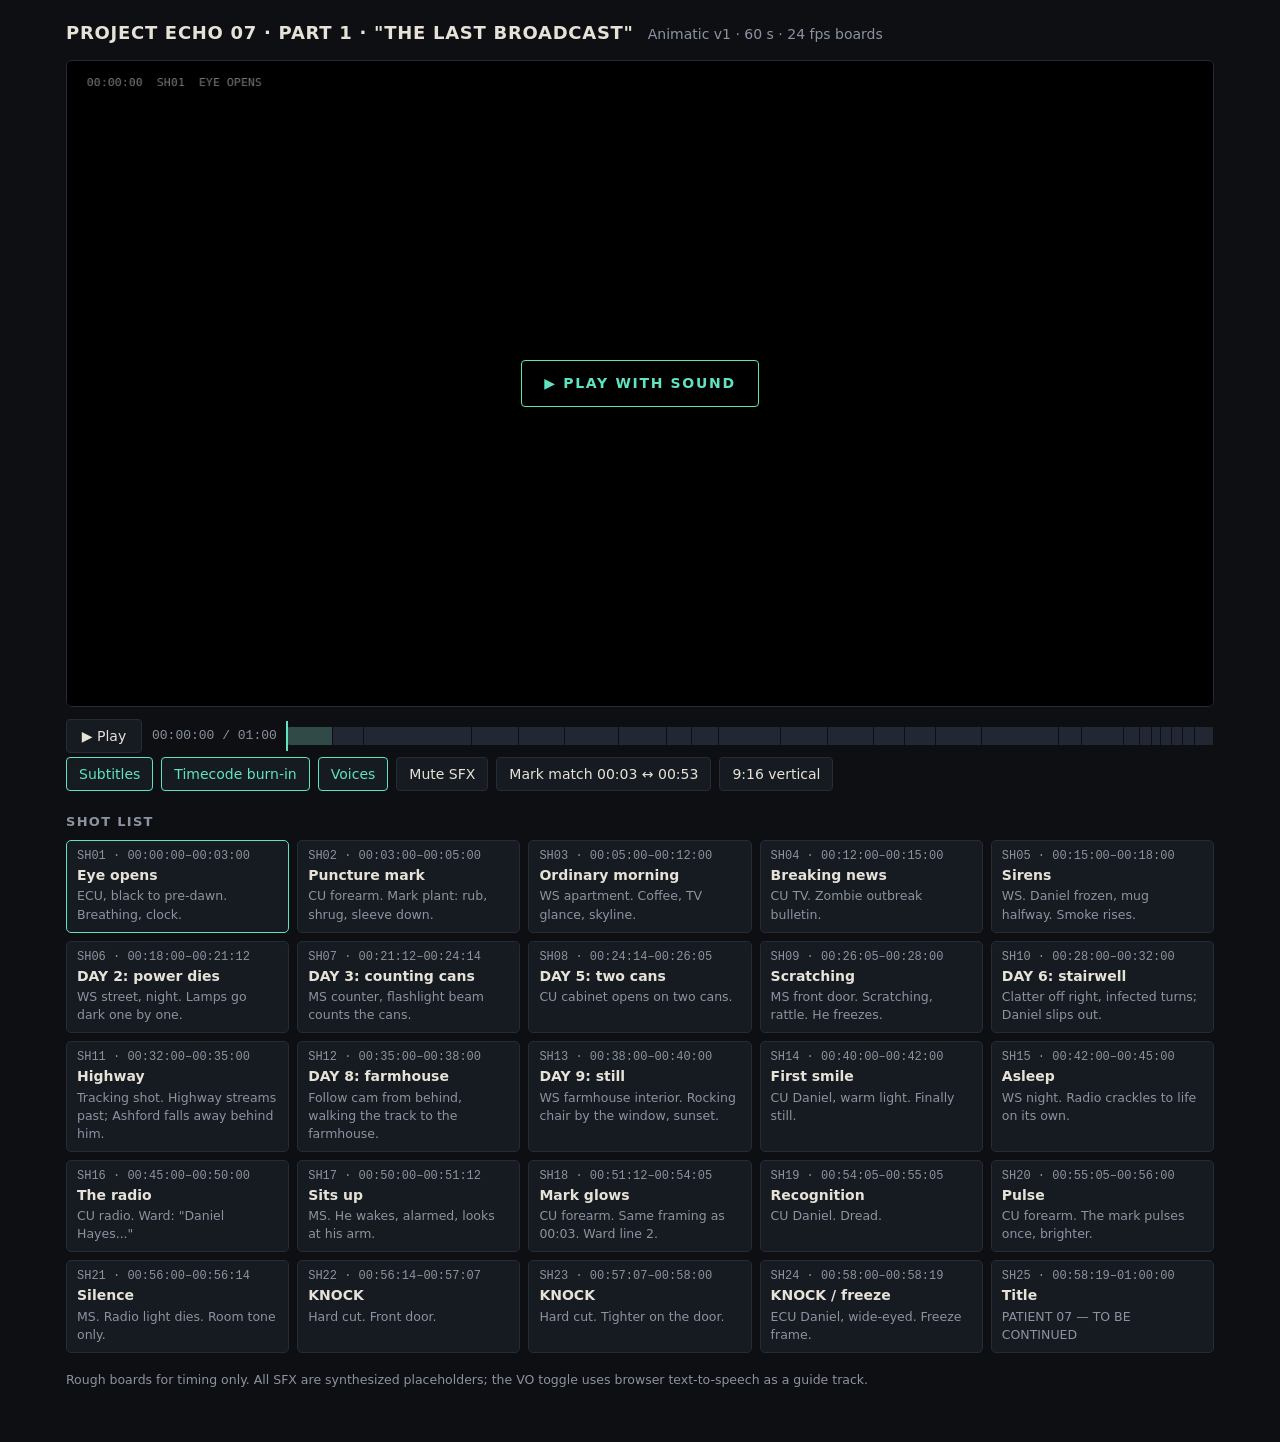
==== commit 26ec993d: "Keep only Ward's radio voice Drop the anchor and both Daniel lines (audio and subtitles); the TV sti" ====
--- a/animatic/index.html
+++ b/animatic/index.html
@@ -751,7 +751,7 @@
     apartment(t, { brew: true, px: lerp(800, 860, ease(seg(lt, 2.4, 3.2))), face: lt < 2.5 ? -1 : 1, reach, mug });
     stamp("DAY ONE", lt - 0.5, { small: true, out: 6.2 });
   } },
-  { a: 12, b: 15, name: "Breaking news", vx: 640, desc: "CU TV. Zombie outbreak bulletin; anchor VO.", draw(lt, t) {
+  { a: 12, b: 15, name: "Breaking news", vx: 640, desc: "CU TV. Zombie outbreak bulletin.", draw(lt, t) {
     g.fillStyle = "#0e0d0d"; g.fillRect(0, 0, W, H);
     const flick = lt < 0.9 ? (Math.floor(lt * 18) % 3 === 0 ? 1 : 0.6) : 0.08;
     if (opts.vert) { g.fillStyle = "#050505"; rrect(428, 176, 424, 249, 8); tvScreen(440, 188, 400, 225, t, { breaking: lt > 0.55, static: flick }); }
@@ -812,7 +812,7 @@
     g.restore();
     stamp("DAY 3", lt - 0.1);
   } },
-  { a: 24.6, b: 26.2, name: "DAY 5: two cans", vx: 610, desc: "CU cabinet: two cans. \"Darn it... I'm running out.\"", draw(lt) {
+  { a: 24.6, b: 26.2, name: "DAY 5: two cans", vx: 610, desc: "CU cabinet opens on two cans.", draw(lt) {
     g.fillStyle = "#060709"; g.fillRect(0, 0, W, H);
     g.fillStyle = "#2a1f17"; g.fillRect(300, 110, 680, 500);
     g.fillStyle = "#1a130e"; g.fillRect(320, 130, 640, 460);
@@ -971,9 +971,6 @@
 // Subtitles / VO
 // Clips come from vo/vo.js (tools/build_vo.py); without it the lines still show as subtitles.
 const VO = [
-  { id: "anchor", a: 12.45, who: "NEWS ANCHOR (TV)", text: "Breaking news. A zombie outbreak in downtown Ashford. Stay indoors." },
-  { id: "daniel1", a: 15.95, who: "DANIEL (V.O., quiet)", text: "It'll pass. It always does." },
-  { id: "daniel2", a: 25.0, who: "DANIEL (whispering)", text: "Darn it... I'm running out." },
   { id: "ward1", a: 45.4, who: "WARD (V.O., radio)", text: "Daniel Hayes... if you can hear this... don't leave the farmhouse.", radio: true },
   { id: "ward2", a: 52.0, who: "WARD (V.O., radio)", text: "You've been infected... since day one.", radio: true },
 ];
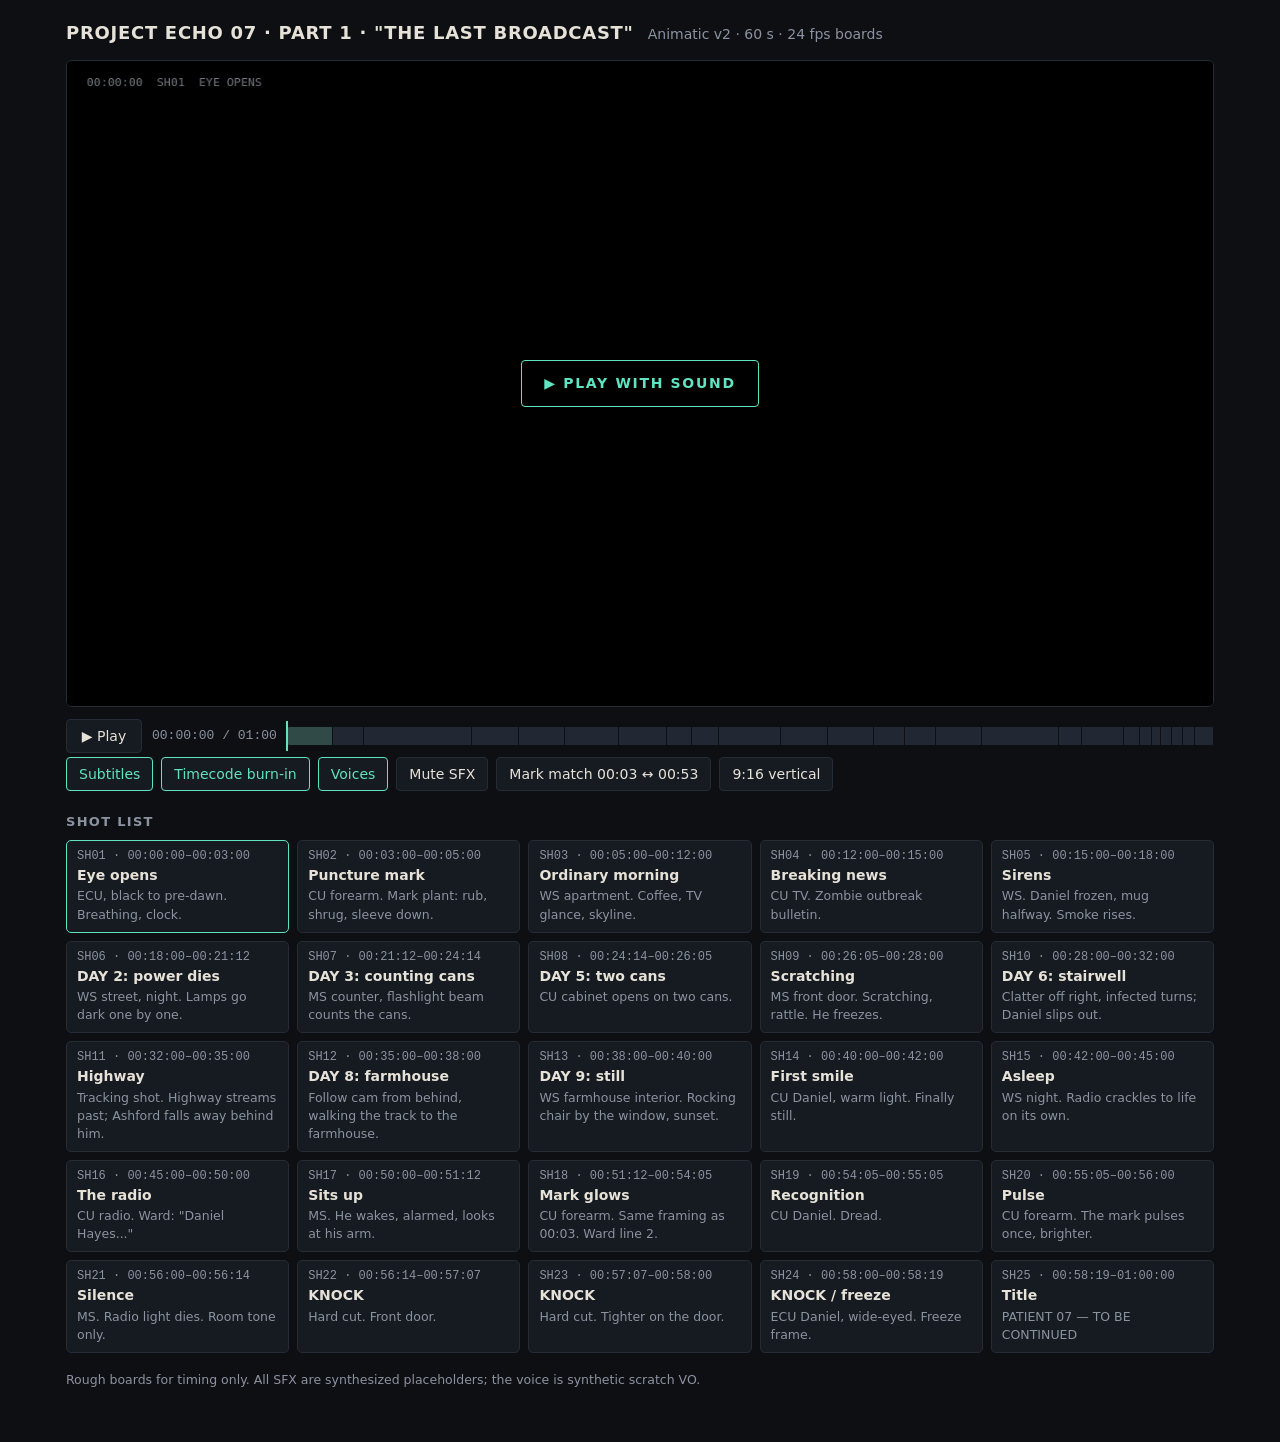
==== commit e77868d8: "Split the animatic into a shared engine and per-part shot files animatic/engine/core.js and player.j" ====
--- a/animatic/index.html
+++ b/animatic/index.html
@@ -4,59 +4,13 @@
 <meta charset="utf-8">
 <meta name="viewport" content="width=device-width, initial-scale=1">
 <title>Echo 07 Animatic</title>
-<style>
-  :root {
-    --bg: #0d0f13;
-    --panel: #161a21;
-    --line: #262c36;
-    --text: #e6e2d8;
-    --muted: #8c93a0;
-    --accent: #5fe3c0;
-    --warn: #e0564b;
-  }
-  * { box-sizing: border-box; }
-  html, body { margin: 0; background: var(--bg); color: var(--text); }
-  body { font: 14px/1.45 system-ui, -apple-system, "Segoe UI", sans-serif; }
-  main { max-width: 1180px; margin: 0 auto; padding: 20px 16px 40px; }
-  header { display: flex; flex-wrap: wrap; align-items: baseline; gap: 4px 14px; margin-bottom: 14px; }
-  h1 { margin: 0; font-size: 18px; letter-spacing: .04em; }
-  header p { margin: 0; color: var(--muted); }
-  .stage { position: relative; background: #000; border: 1px solid var(--line); border-radius: 6px; overflow: hidden; }
-  canvas { display: block; width: 100%; height: auto; aspect-ratio: 16 / 9; }
-  .stage.vert { max-width: 405px; margin: 0 auto; }
-  .stage.vert canvas { aspect-ratio: 9 / 16; }
-  .overlay { position: absolute; inset: 0; display: grid; place-items: center; background: rgba(0,0,0,.45); cursor: pointer; }
-  .overlay span { padding: 12px 22px; border: 1px solid var(--accent); color: var(--accent); border-radius: 4px; letter-spacing: .12em; font-weight: 600; }
-  .overlay[hidden] { display: none; }
-  .controls { display: flex; flex-wrap: wrap; align-items: center; gap: 10px; margin: 12px 0 4px; }
-  button { font: inherit; color: var(--text); background: var(--panel); border: 1px solid var(--line); border-radius: 4px; padding: 6px 12px; cursor: pointer; }
-  button:hover { border-color: var(--muted); }
-  button[aria-pressed="true"] { border-color: var(--accent); color: var(--accent); }
-  #play { min-width: 76px; }
-  .time { font: 13px ui-monospace, Menlo, Consolas, monospace; color: var(--muted); min-width: 120px; }
-  .scrub { flex: 1 1 260px; position: relative; height: 34px; }
-  .scrub input { position: absolute; inset: 0; width: 100%; margin: 0; opacity: 0; cursor: pointer; }
-  .scrub .track { position: absolute; left: 0; right: 0; top: 8px; height: 18px; display: flex; border-radius: 3px; overflow: hidden; background: var(--panel); }
-  .scrub .track i { display: block; height: 100%; border-right: 1px solid var(--bg); background: #222833; }
-  .scrub .track i.on { background: #2f4a47; }
-  .scrub .head { position: absolute; top: 2px; width: 2px; height: 30px; background: var(--accent); pointer-events: none; }
-  .toggles { display: flex; flex-wrap: wrap; gap: 8px; }
-  h2 { font-size: 13px; letter-spacing: .1em; text-transform: uppercase; color: var(--muted); margin: 22px 0 8px; }
-  ol.shots { list-style: none; margin: 0; padding: 0; display: grid; grid-template-columns: repeat(auto-fill, minmax(220px, 1fr)); gap: 8px; }
-  ol.shots li { background: var(--panel); border: 1px solid var(--line); border-radius: 5px; padding: 8px 10px; cursor: pointer; }
-  ol.shots li:hover { border-color: var(--muted); }
-  ol.shots li.on { border-color: var(--accent); }
-  ol.shots .tc { font: 12px ui-monospace, Menlo, Consolas, monospace; color: var(--muted); }
-  ol.shots .nm { font-weight: 600; margin: 2px 0; }
-  ol.shots .ds { color: var(--muted); font-size: 12.5px; }
-  .note { color: var(--muted); font-size: 12.5px; margin-top: 18px; }
-</style>
+<link rel="stylesheet" href="engine/animatic.css">
 </head>
 <body>
 <main>
   <header>
     <h1>PROJECT ECHO 07 · PART 1 · "THE LAST BROADCAST"</h1>
-    <p>Animatic v1 · 60 s · 24 fps boards</p>
+    <p>Animatic v2 · 60 s · 24 fps boards</p>
   </header>
 
   <div class="stage" id="stage">
@@ -85,1297 +39,12 @@
   <h2>Shot list</h2>
   <ol class="shots" id="shots"></ol>
 
-  <p class="note">Rough boards for timing only. All SFX are synthesized placeholders; the VO toggle uses browser text-to-speech as a guide track.</p>
+  <p class="note">Rough boards for timing only. All SFX are synthesized placeholders; the voice is synthetic scratch VO.</p>
 </main>
 
-<script src="vo/vo.js"></script>
-<script>
-"use strict";
-// ---------------------------------------------------------------------------
-// Basics
-// ---------------------------------------------------------------------------
-const cv = document.getElementById("screen");
-const g = cv.getContext("2d");
-const W = 1280, H = 720, DUR = 60, FPS = 24;
-// 9:16 mode: a VW x H window of the 16:9 picture, rendered at 1080x1920
-const VW = 405, VS = 1920 / 720;
-
-const clamp = (v, a = 0, b = 1) => Math.min(b, Math.max(a, v));
-const lerp = (a, b, t) => a + (b - a) * t;
-const seg = (t, a, b) => clamp((t - a) / (b - a));
-const ease = t => t * t * (3 - 2 * t);
-// Ease between [time, value] keys (used for the 9:16 reframing pans)
-function keys(t, k) {
-  if (t <= k[0][0]) return k[0][1];
-  for (let i = 1; i < k.length; i++) if (t < k[i][0]) return lerp(k[i - 1][1], k[i][1], ease(seg(t, k[i - 1][0], k[i][0])));
-  return k[k.length - 1][1];
-}
-function rng(seed) { return () => (seed = (seed * 16807) % 2147483647) / 2147483647; }
-function circle(x, y, r) { g.beginPath(); g.arc(x, y, r, 0, Math.PI * 2); g.fill(); }
-function ellipse(x, y, rx, ry, rot = 0) { g.beginPath(); g.ellipse(x, y, rx, ry, rot, 0, Math.PI * 2); g.fill(); }
-function rrect(x, y, w, h, r) { g.beginPath(); g.roundRect(x, y, w, h, r); g.fill(); }
-function vgrad(y0, y1, stops) {
-  const gr = g.createLinearGradient(0, y0, 0, y1);
-  stops.forEach((c, i) => gr.addColorStop(i / (stops.length - 1), c));
-  return gr;
-}
-function fill(style, alpha = 1, op = "source-over") {
-  g.save(); g.globalAlpha = alpha; g.globalCompositeOperation = op;
-  g.fillStyle = style; g.fillRect(0, 0, W, H); g.restore();
-}
-function glow(x, y, r, color, alpha = 1) {
-  g.save(); g.globalCompositeOperation = "lighter"; g.globalAlpha = alpha;
-  const gr = g.createRadialGradient(x, y, 0, x, y, r);
-  gr.addColorStop(0, color); gr.addColorStop(1, "rgba(0,0,0,0)");
-  g.fillStyle = gr; g.fillRect(x - r, y - r, r * 2, r * 2); g.restore();
-}
-
-const TEAL = "rgba(95,227,192,1)";
-
-// The radio light and the mark share one heartbeat (lub-dub, ~60 bpm).
-function heartbeat(t) {
-  const p = ((t % 1) + 1) % 1;
-  return Math.exp(-((p / 0.07) ** 2)) + 0.65 * Math.exp(-(((p - 0.27) / 0.07) ** 2));
-}
-
-// ---------------------------------------------------------------------------
-// The puncture mark. Single source of truth: shots 02, 18 and 20 all call
-// drawForearm(), so the mark sits on the same pixel at the same base size.
-// ---------------------------------------------------------------------------
-const MARK = { x: 692, y: 372, r: 4.5 };
-
-function drawForearm(o) {
-  const night = o.grade === "night";
-  g.fillStyle = night ? vgrad(0, H, ["#0b1022", "#121a33"]) : vgrad(0, H, ["#2a3346", "#4a4e5c"]);
-  g.fillRect(0, 0, W, H);
-  // bedsheet folds
-  g.strokeStyle = night ? "rgba(255,255,255,.04)" : "rgba(255,255,255,.07)";
-  g.lineWidth = 18;
-  for (let i = 0; i < 5; i++) { g.beginPath(); g.moveTo(-50, 560 + i * 40); g.bezierCurveTo(400, 520 + i * 50, 800, 640 + i * 20, 1330, 560 + i * 35); g.stroke(); }
-  // forearm
-  g.fillStyle = vgrad(290, 480, ["#e2b28c", "#c9926c", "#9c6b4e"]);
-  g.beginPath();
-  g.moveTo(-40, 282);
-  g.bezierCurveTo(300, 270, 700, 318, 1040, 330);
-  g.lineTo(1040, 455);
-  g.bezierCurveTo(700, 452, 300, 488, -40, 498);
-  g.closePath(); g.fill();
-  // hand
-  g.fillStyle = "#d6a27c";
-  ellipse(1150, 392, 150, 78, 0.04);
-  g.fillStyle = "rgba(0,0,0,.12)";
-  for (let i = 0; i < 3; i++) ellipse(1225 + i * 2, 350 + i * 30, 70, 9, 0.1);
-  // tendon / vein hints
-  g.strokeStyle = "rgba(120,70,60,.18)"; g.lineWidth = 3;
-  g.beginPath(); g.moveTo(420, 360); g.bezierCurveTo(600, 350, 800, 370, 1000, 372); g.stroke();
-  g.beginPath(); g.moveTo(560, 410); g.bezierCurveTo(700, 400, 850, 416, 1000, 410); g.stroke();
-  // the mark: pinprick + faint bruise halo
-  g.fillStyle = "rgba(110,50,70,.28)"; circle(MARK.x, MARK.y, MARK.r * 2.6);
-  g.fillStyle = "#5a1f2a"; circle(MARK.x, MARK.y, MARK.r);
-  // thumb rubbing the mark
-  if (o.rub > 0) {
-    const dx = Math.sin(o.rubPhase * 14) * 26;
-    g.save(); g.globalAlpha = o.rub;
-    g.fillStyle = "#d39c76";
-    g.beginPath(); g.ellipse(MARK.x + dx, MARK.y - 70, 46, 92, 0.15, 0, Math.PI * 2); g.fill();
-    g.fillStyle = "#e8bfa0"; ellipse(MARK.x + dx - 4, MARK.y - 6, 28, 18, 0.15);
-    g.restore();
-  }
-  // sleeve (cuff edge travels right to cover the mark)
-  const cuff = lerp(250, 1060, o.sleeve);
-  g.fillStyle = "#3b4a5e";
-  g.beginPath(); g.moveTo(-40, 255); g.lineTo(cuff, 300 + (cuff / 1040) * 15); g.lineTo(cuff + 14, 470); g.lineTo(-40, 525); g.closePath(); g.fill();
-  g.fillStyle = "#2c384a"; g.fillRect(cuff - 34, 300, 46, 172);
-  g.strokeStyle = "rgba(0,0,0,.25)"; g.lineWidth = 4;
-  for (let i = 1; i < 5; i++) { const x = cuff - 60 - i * 70; if (x > -40) { g.beginPath(); g.moveTo(x, 300); g.quadraticCurveTo(x + 20, 390, x - 10, 470); g.stroke(); } }
-  // lighting grade
-  if (night) fill("#16224d", 0.55, "multiply"); else fill("#55678f", 0.35, "multiply");
-  // the glow lives under the skin, on top of the grade
-  if (o.glow > 0) {
-    const r = MARK.r * (1.6 + o.glow * 9 + o.pulse * 16);
-    g.save(); g.globalCompositeOperation = "lighter";
-    g.strokeStyle = `rgba(95,227,192,${0.35 * o.glow + 0.4 * o.pulse})`; g.lineWidth = 2;
-    const veins = [[-1, -0.3], [-0.8, 0.5], [0.9, -0.4], [1, 0.35], [0.1, 1]];
-    veins.forEach(([vx, vy], i) => {
-      const len = (30 + i * 9) * (o.glow + o.pulse);
-      g.beginPath(); g.moveTo(MARK.x, MARK.y);
-      g.quadraticCurveTo(MARK.x + vx * len * 0.5 + vy * 8, MARK.y + vy * len * 0.5 - vx * 6, MARK.x + vx * len, MARK.y + vy * len);
-      g.stroke();
-    });
-    g.restore();
-    glow(MARK.x, MARK.y, r * 2.2, TEAL, 0.35 + 0.4 * o.glow + 0.5 * o.pulse);
-    glow(MARK.x, MARK.y, r, "rgba(210,255,240,1)", 0.5 + 0.5 * o.pulse);
-  }
-}
-
-// ---------------------------------------------------------------------------
-// Characters
-// ---------------------------------------------------------------------------
-function limb(pts, w, c) {
-  g.strokeStyle = c; g.lineWidth = w; g.beginPath(); g.moveTo(pts[0], pts[1]);
-  for (let i = 2; i < pts.length; i += 2) g.lineTo(pts[i], pts[i + 1]);
-  g.stroke();
-}
-
-// Feet at (x, y). ~180 units tall at s = 1.
-function person(x, y, s, o = {}) {
-  const pose = o.pose || "stand", ph = o.phase || 0;
-  const coat = o.coat || "#34404f", pants = o.pants || "#23272f", skin = o.skin || "#c99572", hair = o.hair || "#2a1d16";
-  g.save(); g.translate(x, y); g.scale(s * (o.facing ?? 1), s); if (o.rot) g.rotate(o.rot);
-  if (pose === "walk") g.translate(0, -(1 - Math.abs(Math.sin(ph))) * 4);
-  g.lineCap = "round"; g.lineJoin = "round";
-  let hip = [0, -92], sh = [0, -150], head = [0, -178];
-  if (pose === "sit") { hip = [0, -62]; sh = [-4, -122]; head = [-1, -150]; }
-  if (pose === "hunch") { hip = [0, -86]; sh = [24, -134]; head = [44, -146]; }
-  if (o.pack) { g.fillStyle = "#5b4a36"; rrect(sh[0] - 34, sh[1] - 2, 22, 56, 6); }
-  // legs
-  if (pose === "walk") {
-    const a = Math.sin(ph) * 26;
-    limb([0, -92, a * 0.5, -46, a, 0], 15, pants); limb([0, -92, -a * 0.5, -46, -a, 0], 15, pants);
-  } else if (pose === "sit") {
-    limb([0, -62, 46, -60, 46, 0], 15, pants); limb([0, -62, 40, -58, 40, 0], 15, pants);
-  } else if (pose === "hunch") {
-    limb([0, -86, -8, -44, -16, 0], 14, pants); limb([0, -86, 12, -46, 18, 0], 14, pants);
-  } else {
-    limb([0, -92, -6, -46, -8, 0], 15, pants); limb([0, -92, 6, -46, 8, 0], 15, pants);
-  }
-  const sw = pose === "walk" ? Math.sin(ph) * 0.7 : 0;
-  // back arm
-  if (pose === "hunch") limb([sh[0], sh[1] + 4, 30, -104, 34, -76], 11, coat);
-  else limb([sh[0], sh[1] + 4, -sw * 22, -118, -sw * 40, -88], 11, coat);
-  // torso + head
-  limb([hip[0], hip[1], sh[0], sh[1]], 32, coat);
-  g.fillStyle = skin; circle(head[0], head[1], 18);
-  g.fillStyle = hair; g.beginPath(); g.arc(head[0], head[1] - 2, 19, Math.PI * 1.05, Math.PI * 2.05); g.fill();
-  if (o.eye !== false) {
-    g.fillStyle = o.eyeGlow ? "#9ff5dc" : "#1a1310";
-    circle(head[0] + 9, head[1] - 1, o.eyeGlow ? 3 : 2.2);
-    if (o.eyeGlow) glow(head[0] + 9, head[1] - 1, 14, TEAL, 0.6);
-  }
-  // front arm
-  let hand = [sw * 40, -88], elbow = [sw * 20, -118];
-  if (pose === "sit") { hand = [36, -86]; elbow = [20, -100]; }
-  if (pose === "hunch") { hand = [56, -74]; elbow = [44, -104]; }
-  if (o.mug != null) { hand = [lerp(30, 24, o.mug), lerp(-104, -168, o.mug)]; elbow = [lerp(24, 40, o.mug), lerp(-118, -128, o.mug)]; }
-  if (o.reach != null) { hand = [lerp(30, 62, o.reach), lerp(-104, -116, o.reach)]; elbow = [24, -122]; }
-  limb([sh[0], sh[1] + 4, elbow[0], elbow[1], hand[0], hand[1]], 11, coat);
-  g.fillStyle = skin; circle(hand[0], hand[1], 6.5);
-  if (o.mug != null) { g.fillStyle = "#e9e3d6"; rrect(hand[0] + 2, hand[1] - 14, 15, 18, 3); }
-  g.restore();
-}
-
-// Close-up face. expr: eye (openness), brow (raise), worry, mouth (open), smile, look
-function face(o) {
-  const coat = "#34404f", skin = o.skin || "#cf9a74", hair = "#2a1d16";
-  g.save(); g.translate(640 + (o.dx || 0), 410 + (o.dy || 0)); g.scale(o.k || 1, o.k || 1);
-  g.fillStyle = coat; ellipse(0, 400, 420, 170);
-  g.fillStyle = "#b9845f"; g.fillRect(-70, 160, 140, 140);
-  g.fillStyle = skin; ellipse(0, 0, 188, 238);
-  ellipse(-186, 12, 28, 50); ellipse(186, 12, 28, 50);
-  // jaw shadow / stubble
-  g.fillStyle = "rgba(60,40,30,.12)"; g.beginPath(); g.ellipse(0, 60, 180, 178, 0, 0.1, Math.PI - 0.1); g.fill();
-  // hair
-  g.fillStyle = hair;
-  g.beginPath(); g.ellipse(0, -150, 200, 112, 0, Math.PI, Math.PI * 2); g.fill();
-  g.beginPath(); g.moveTo(-200, -150); g.quadraticCurveTo(-60, -60, 30, -128); g.quadraticCurveTo(110, -80, 200, -150); g.fill();
-  const lx = (o.look?.[0] || 0), ly = (o.look?.[1] || 0);
-  for (const side of [-1, 1]) {
-    const ex = side * 78, ey = -22, open = o.eye ?? 1;
-    g.save();
-    g.beginPath(); g.ellipse(ex, ey, 42, Math.max(1, 22 * open), 0, 0, Math.PI * 2); g.clip();
-    g.fillStyle = "#efe9e0"; g.fillRect(ex - 50, ey - 50, 100, 100);
-    g.fillStyle = "#5a3a22"; circle(ex + lx * 14, ey + ly * 9, 17);
-    g.fillStyle = "#120c09"; circle(ex + lx * 14, ey + ly * 9, 7 * (o.pupil || 1));
-    g.fillStyle = "#fff"; circle(ex + lx * 14 + 6, ey + ly * 9 - 6, 3.5);
-    g.restore();
-    g.strokeStyle = "#3a2618"; g.lineWidth = 5; g.lineCap = "round";
-    g.beginPath(); g.ellipse(ex, ey, 44, Math.max(1, 23 * open), 0, Math.PI * 1.08, Math.PI * 1.92); g.stroke();
-    const by = ey - 52 - (o.brow || 0) * 18, inner = (o.worry || 0) * 16;
-    g.lineWidth = 9; g.beginPath(); g.moveTo(ex - side * 40, by - inner); g.quadraticCurveTo(ex, by - 8 - (o.brow || 0) * 4, ex + side * 42, by + 4); g.stroke();
-  }
-  g.strokeStyle = "rgba(90,50,35,.5)"; g.lineWidth = 5;
-  g.beginPath(); g.moveTo(-8, 20); g.quadraticCurveTo(-28, 72, -2, 80); g.stroke();
-  g.strokeStyle = "#7a3f35"; g.lineWidth = 7;
-  if ((o.mouth || 0) > 0.05) { g.fillStyle = "#2a1410"; ellipse(0, 128, 22 + o.mouth * 6, 6 + o.mouth * 24); }
-  else { g.beginPath(); g.moveTo(-52, 124 - (o.smile || 0) * 6); g.quadraticCurveTo(0, 124 + (o.smile || 0) * 26 - (o.frown || 0) * 14, 52, 124 - (o.smile || 0) * 6); g.stroke(); }
-  g.restore();
-}
-
-// ---------------------------------------------------------------------------
-// Environment pieces
-// ---------------------------------------------------------------------------
-const CITY = (() => {
-  const r = rng(7), b = [];
-  for (let x = 100; x < 640;) {
-    const w = 30 + r() * 46, h = 70 + r() * 200;
-    const win = []; for (let i = 0; i < 20; i++) win.push([r(), r(), r() > 0.55]);
-    b.push({ x, w, h, win, shade: 0.75 + r() * 0.25 }); x += w + 2 + r() * 6;
-  }
-  return b;
-})();
-
-function windowView(t, o) {
-  const X = 110, Y = 110, WW = 520, WH = 360, hz = Y + WH - 50;
-  g.save(); g.beginPath(); g.rect(X, Y, WW, WH); g.clip();
-  g.fillStyle = vgrad(Y, hz, ["#8db7e0", "#d9e6ee", "#f4dfb5"]); g.fillRect(X, Y, WW, WH);
-  glow(X + 420, Y + 90, 120, "rgba(255,240,200,1)", 0.6);
-  for (const b of CITY) {
-    g.fillStyle = `rgba(${86 * b.shade},${100 * b.shade},${122 * b.shade},1)`;
-    g.fillRect(b.x, hz - b.h, b.w, b.h);
-    g.fillStyle = "rgba(255,236,170,.55)";
-    for (const [wx, wy, on] of b.win) if (on) g.fillRect(b.x + 4 + wx * (b.w - 12), hz - b.h + 8 + wy * (b.h - 20), 5, 6);
-  }
-  // smoke between buildings
-  if (o.smoke > 0) {
-    for (const [sx, sp] of [[250, 0], [470, 0.4], [370, 0.7]]) {
-      for (let i = 0; i < 18; i++) {
-        const age = ((t * 0.35 + i / 18 + sp) % 1);
-        const rise = age * 240 * o.smoke;
-        g.fillStyle = `rgba(70,70,76,${0.45 * (1 - age) * o.smoke})`;
-        circle(sx + Math.sin(age * 5 + i) * 18 + age * 60, hz - 60 - rise, 12 + age * 46 * o.smoke);
-      }
-    }
-  }
-  // street, cars and people below
-  g.fillStyle = "#5d6066"; g.fillRect(X, hz, WW, 34);
-  g.fillStyle = "#8c8f94"; g.fillRect(X, hz + 34, WW, 16);
-  const cars = [["#b8463c", 70, 0], ["#e8e1cf", -55, 200], ["#3f6ea8", 90, 360], ["#d8b04a", -70, 90]];
-  for (const [c, v, off] of cars) {
-    const x = X + (((off + t * v) % (WW + 80)) + WW + 80) % (WW + 80) - 40;
-    g.fillStyle = c; rrect(x, hz + (v > 0 ? 6 : 18), 34, 11, 3);
-  }
-  for (let i = 0; i < 6; i++) {
-    const x = X + (((i * 97 + t * (i % 2 ? 9 : -7)) % WW) + WW) % WW;
-    g.fillStyle = "#2c2f36"; g.fillRect(x, hz + 36, 3, 9); circle(x + 1.5, hz + 35, 2.2);
-  }
-  g.restore();
-  // frame + mullions
-  g.strokeStyle = "#e9e1d1"; g.lineWidth = 14; g.strokeRect(X, Y, WW, WH);
-  g.lineWidth = 8; g.beginPath(); g.moveTo(X + WW / 2, Y); g.lineTo(X + WW / 2, Y + WH); g.moveTo(X, Y + WH * 0.45); g.lineTo(X + WW, Y + WH * 0.45); g.stroke();
-}
-
-function tvScreen(x, y, w, h, t, o) {
-  g.save(); g.beginPath(); g.rect(x, y, w, h); g.clip();
-  const k = w / 260;
-  if (!o.breaking) {
-    g.fillStyle = vgrad(y, y + h, ["#2d5a8c", "#183456"]); g.fillRect(x, y, w, h);
-    g.fillStyle = "#c9d6e6"; g.fillRect(x, y + h * 0.66, w, h * 0.06);
-    g.fillStyle = "#1a2433"; circle(x + w * 0.5, y + h * 0.36, 16 * k); rrect(x + w * 0.5 - 34 * k, y + h * 0.48, 68 * k, 50 * k, 14 * k);
-    g.fillStyle = "#f0f0f0"; g.fillRect(x, y + h * 0.78, w, h * 0.13);
-    g.fillStyle = "#183456"; g.font = `bold ${11 * k}px system-ui`; g.textBaseline = "middle";
-    g.fillText("ASHFORD MORNING  ·  TRAFFIC CLEAR ON ROUTE 9  ·  SUNNY, HIGH 68°", x + w - ((t * 40 * k) % (w * 2.4)), y + h * 0.845);
-    g.fillStyle = "#fff"; g.font = `bold ${10 * k}px system-ui`; g.fillText("CH 7", x + 10 * k, y + 14 * k);
-  } else {
-    const flash = Math.floor(t * 3) % 2;
-    g.fillStyle = vgrad(y, y + h, ["#5a0f12", "#260608"]); g.fillRect(x, y, w, h);
-    g.fillStyle = flash ? "#e0362b" : "#b2231b"; g.fillRect(x, y + h * 0.20, w, h * 0.28);
-    g.fillStyle = "#fff"; g.font = `900 ${28 * k}px system-ui`; g.textAlign = "center"; g.textBaseline = "middle";
-    g.fillText("BREAKING NEWS", x + w / 2, y + h * 0.34);
-    g.fillStyle = "#111"; g.fillRect(x, y + h * 0.50, w, h * 0.15);
-    g.fillStyle = "#fff"; g.font = `800 ${11.5 * k}px system-ui`;
-    g.fillText("ZOMBIE OUTBREAK · DOWNTOWN ASHFORD", x + w / 2, y + h * 0.575);
-    g.textAlign = "left";
-    g.fillStyle = "#f2d64b"; g.fillRect(x, y + h * 0.78, w, h * 0.13);
-    g.fillStyle = "#200"; g.font = `bold ${11 * k}px system-ui`;
-    g.fillText("STAY INDOORS — LOCK ALL DOORS — DO NOT APPROACH THE INFECTED — ", x + w - ((t * 55 * k) % (w * 2.6)), y + h * 0.845);
-  }
-  if (o.static > 0) {
-    const r = rng(1 + Math.floor(t * 30));
-    g.globalAlpha = o.static;
-    for (let i = 0; i < 260; i++) { const v = Math.floor(r() * 255); g.fillStyle = `rgb(${v},${v},${v})`; g.fillRect(x + r() * w, y + r() * h, 4 + r() * 40 * k, 2 * k); }
-    g.globalAlpha = 1;
-  }
-  g.fillStyle = "rgba(0,0,0,.18)"; for (let sy = y; sy < y + h; sy += 3 * k) g.fillRect(x, sy, w, 1);
-  g.restore();
-}
-
-function apartment(t, o) {
-  g.fillStyle = vgrad(0, 560, ["#c7b597", "#ad9a7d"]); g.fillRect(0, 0, W, 560);
-  g.fillStyle = vgrad(560, H, ["#6e5a47", "#4e3f32"]); g.fillRect(0, 560, W, 160);
-  windowView(t, o);
-  // sunlight patch from the window
-  g.save(); g.globalCompositeOperation = "lighter"; g.globalAlpha = 0.16;
-  g.fillStyle = "#ffe2a8"; g.beginPath(); g.moveTo(110, 470); g.lineTo(630, 470); g.lineTo(820, 720); g.lineTo(200, 720); g.fill(); g.restore();
-  // kitchen counter + coffee maker
-  g.fillStyle = "#59473a"; g.fillRect(650, 470, 290, 140);
-  g.fillStyle = "#d8d0c2"; g.fillRect(640, 456, 310, 16);
-  g.fillStyle = "#2a2a2e"; rrect(680, 388, 54, 70, 5);
-  g.fillStyle = "#8fb2c9"; rrect(690, 425, 34, 28, 4);
-  if (o.brew) { g.fillStyle = "rgba(255,255,255,.35)"; for (let i = 0; i < 3; i++) circle(707 + Math.sin(t * 3 + i) * 5, 410 - ((t * 30 + i * 12) % 36), 4); }
-  // TV
-  g.fillStyle = "#3a3330"; g.fillRect(990, 470, 220, 18); g.fillRect(1005, 488, 12, 72); g.fillRect(1183, 488, 12, 72);
-  g.fillStyle = "#111"; rrect(960, 286, 280, 176, 6);
-  tvScreen(970, 296, 260, 156, t, o);
-  if (o.breaking) glow(1100, 380, 260, "rgba(220,40,30,1)", 0.12 + 0.06 * (Math.floor(t * 3) % 2));
-  person(o.px ?? 860, 642, 1.75, { facing: o.face ?? 1, mug: o.mug, reach: o.reach, coat: "#46546a" });
-}
-
-// In 9:16 mode stamps are collected during the shot pass and drawn on top of the crop.
-let STAMPS = null;
-function stamp(text, lt, so = {}) {
-  if (STAMPS) { STAMPS.push([text, lt, so]); return; }
-  const small = so.small;
-  const k = (small ? 1 : lerp(1.35, 1, ease(seg(lt, 0, 0.14)))) * (so.k || 1);
-  const a = small ? seg(lt, 0, 0.3) * (1 - seg(lt, so.out - 0.4, so.out)) : seg(lt, 0, 0.06);
-  if (a <= 0) return;
-  g.save(); g.globalAlpha = a;
-  const at = so.at || (small ? [92, 612] : [104, 96]);
-  g.translate(at[0], at[1]); g.rotate(-0.035); g.scale(k, k);
-  g.font = `700 ${small ? 24 : 40}px "Courier New", ui-monospace, monospace`;
-  const tw = g.measureText(text).width, pad = small ? 10 : 14, hh = small ? 38 : 58;
-  g.fillStyle = "rgba(10,10,12,.45)"; g.fillRect(-pad, -hh / 2, tw + pad * 2, hh);
-  g.strokeStyle = "#e8e2d0"; g.lineWidth = small ? 2 : 3.5; g.strokeRect(-pad, -hh / 2, tw + pad * 2, hh);
-  g.fillStyle = "#e8e2d0"; g.textBaseline = "middle"; g.fillText(text, 0, 2);
-  // ink wear
-  const r = rng(text.length * 31 + 3); g.fillStyle = "rgba(10,10,12,.5)";
-  for (let i = 0; i < 40; i++) g.fillRect(-pad + r() * (tw + pad * 2), -hh / 2 + r() * hh, 2 + r() * 3, 1.5);
-  g.restore();
-}
-
-// Farmhouse living room at night (same house as SH13)
-function nightRoom(t, o) {
-  planks(0, 560, ["#151b2d", "#121829", "#171e31", "#131a2b"], "#0a0e1a");
-  g.fillStyle = "#0a0e1a"; g.fillRect(0, 0, W, 30);
-  // moonlit window with curtains
-  g.fillStyle = "#1c2a4f"; g.fillRect(150, 110, 260, 280);
-  glow(280, 200, 260, "rgba(120,150,220,1)", 0.12);
-  g.strokeStyle = "#2a3350"; g.lineWidth = 10; g.strokeRect(150, 110, 260, 280);
-  g.beginPath(); g.moveTo(280, 110); g.lineTo(280, 390); g.stroke();
-  curtain(108, 88, 84, 334, false, "#262b40", "rgba(110,40,50,.45)");
-  curtain(368, 88, 84, 334, true, "#262b40", "rgba(110,40,50,.45)");
-  g.save(); g.globalAlpha = 0.08; g.fillStyle = "#9db4ff";
-  g.beginPath(); g.moveTo(150, 390); g.lineTo(410, 390); g.lineTo(640, 720); g.lineTo(240, 720); g.fill(); g.restore();
-  deerMount(690, 230, 0.8, { plaque: "#1a1622", hide: "#2a2432", light: "#352e3c", dark: "#0b0a10", antler: "#4c4858" });
-  g.fillStyle = "#101626"; g.fillRect(0, 560, W, 160);
-  g.strokeStyle = "rgba(0,0,0,.35)"; g.lineWidth = 2;
-  for (let i = 1; i < 8; i++) { const y = 560 + i * i * 2.6 + i * 6; g.beginPath(); g.moveTo(0, y); g.lineTo(W, y); g.stroke(); }
-  // shelf + radio
-  g.fillStyle = "#2a2018"; g.fillRect(900, 300, 280, 14);
-  g.fillStyle = "#4a3322"; rrect(960, 222, 150, 80, 8);
-  g.fillStyle = "#2c2118"; rrect(972, 234, 84, 56, 4);
-  g.fillStyle = "#1a1410"; circle(1084, 262, 12);
-  const lit = o.radio ?? 0;
-  g.fillStyle = lit > 0.05 ? `rgba(160,255,225,${0.3 + 0.7 * lit})` : "#2a3a35"; circle(1084, 240, 5);
-  if (lit > 0.05) glow(1084, 240, 90, TEAL, 0.55 * lit);
-  // couch
-  g.fillStyle = "#3a2f3b"; rrect(420, 430, 520, 70, 14); rrect(400, 480, 560, 100, 16);
-  g.fillStyle = "#2e2530"; rrect(380, 450, 60, 140, 14); rrect(920, 450, 60, 140, 14);
-  if (o.daniel === "lie") person(490, 486, 1.0, { rot: -Math.PI / 2, facing: -1, coat: "#3b475a", eye: false });
-  if (o.daniel === "sit") person(620 + (o.shift || 0), 560, 1.25, { pose: "sit", coat: "#3b475a", facing: o.faceDir ?? 1 });
-  fill("#0b1530", 0.25, "multiply");
-}
-
-function door(k, shake, t) {
-  g.fillStyle = "#0b0f1d"; g.fillRect(0, 0, W, H);
-  g.save(); g.translate(640 + shake * 6, 380); g.scale(k, k);
-  g.fillStyle = "#1a1f30"; g.fillRect(-260, -380, 520, 760);
-  g.fillStyle = "#3a2c22"; g.fillRect(-200, -340, 400, 680);
-  g.strokeStyle = "#2a1f18"; g.lineWidth = 12;
-  g.strokeRect(-160, -300, 320, 260); g.strokeRect(-160, -10, 320, 300);
-  g.fillStyle = "#8a7a5a"; circle(150, 20, 16);
-  g.fillStyle = "#111"; circle(0, -200, 7);
-  g.restore();
-  // light strip under the door with feet shadows
-  const sy = 380 + 340 * k;
-  g.save(); g.fillStyle = "rgba(255,220,160,.35)"; g.fillRect(640 - 200 * k, sy, 400 * k, 8 * k);
-  g.fillStyle = "rgba(0,0,0,.85)";
-  g.fillRect(640 + (-80 + Math.sin(t * 2) * 6) * k, sy, 50 * k, 8 * k); g.fillRect(640 + (20 + Math.sin(t * 2 + 1) * 6) * k, sy, 50 * k, 8 * k);
-  g.restore();
-}
-
-// ---------------------------------------------------------------------------
-// Farmhouse set pieces
-// ---------------------------------------------------------------------------
-function planks(y0, y1, tones, seam, seed = 21) {
-  const r = rng(seed);
-  for (let x = 0, i = 0; x < W; x += 58, i++) {
-    g.fillStyle = tones[i % tones.length]; g.fillRect(x, y0, 58, y1 - y0);
-    g.fillStyle = seam; g.fillRect(x, y0, 3, y1 - y0);
-    for (let k = 0; k < 2; k++) if (r() > 0.55) ellipse(x + 14 + r() * 30, y0 + 30 + r() * (y1 - y0 - 60), 3 + r() * 3, 6 + r() * 4);
-  }
-}
-
-// Gathered gingham curtain; flip mirrors it for the right-hand side of a window
-function curtain(x, y, w, h, flip, base, check) {
-  g.save();
-  if (flip) { g.translate(2 * x + w, 0); g.scale(-1, 1); }
-  g.beginPath(); g.moveTo(x, y); g.lineTo(x + w, y);
-  g.quadraticCurveTo(x + w * 0.3, y + h * 0.6, x + w * 0.45, y + h); g.lineTo(x, y + h); g.closePath(); g.clip();
-  g.fillStyle = base; g.fillRect(x, y, w, h);
-  g.fillStyle = check;
-  for (let cy = y, row = 0; cy < y + h; cy += 14, row++) for (let cx = x + (row % 2) * 7; cx < x + w; cx += 14) g.fillRect(cx, cy, 7, 7);
-  g.strokeStyle = "rgba(0,0,0,.18)"; g.lineWidth = 3;
-  for (let i = 1; i < 4; i++) { g.beginPath(); g.moveTo(x + i * w / 4, y); g.quadraticCurveTo(x + i * w / 6, y + h * 0.6, x + w * 0.3, y + h); g.stroke(); }
-  g.restore();
-}
-
-function deerMount(x, y, s, c) {
-  g.save(); g.translate(x, y); g.scale(s, s); g.lineCap = "round";
-  g.fillStyle = c.plaque;
-  g.beginPath(); g.moveTo(-48, -36); g.lineTo(48, -36); g.lineTo(48, 34); g.quadraticCurveTo(0, 86, -48, 34); g.closePath(); g.fill();
-  g.strokeStyle = c.antler; g.lineWidth = 6;
-  for (const sd of [-1, 1]) {
-    g.beginPath(); g.moveTo(sd * 14, -46); g.quadraticCurveTo(sd * 62, -74, sd * 50, -138); g.stroke();
-    for (const [px, py, tx, ty] of [[38, -64, 72, -82], [52, -96, 84, -112], [51, -118, 34, -154], [30, -54, 22, -88]]) {
-      g.beginPath(); g.moveTo(sd * px, py); g.lineTo(sd * tx, ty); g.stroke();
-    }
-  }
-  g.fillStyle = c.hide;
-  g.beginPath(); g.moveTo(-36, 34); g.quadraticCurveTo(-42, -16, -22, -40); g.lineTo(22, -40); g.quadraticCurveTo(42, -16, 36, 34); g.closePath(); g.fill();
-  ellipse(-38, -50, 20, 9, -0.5); ellipse(38, -50, 20, 9, 0.5);
-  ellipse(0, -14, 27, 46);
-  g.fillStyle = c.light; ellipse(0, 16, 16, 18);
-  g.fillStyle = c.dark; ellipse(0, 28, 12, 9); circle(-14, -22, 4.5); circle(14, -22, 4.5);
-  g.restore();
-}
-
-function fishMount(x, y, s, c) {
-  g.save(); g.translate(x, y); g.scale(s, s);
-  g.fillStyle = c.plaque; ellipse(0, 0, 122, 54);
-  g.fillStyle = c.fish;
-  g.beginPath(); g.moveTo(-80, 0); g.quadraticCurveTo(-20, -42, 52, -12); g.quadraticCurveTo(72, 0, 52, 12); g.quadraticCurveTo(-20, 38, -80, 0); g.fill();
-  g.beginPath(); g.moveTo(-74, 0); g.lineTo(-104, -24); g.lineTo(-96, 0); g.lineTo(-104, 24); g.closePath(); g.fill();
-  g.beginPath(); g.moveTo(-34, -24); g.lineTo(-12, -44); g.lineTo(18, -24); g.fill();
-  g.fillStyle = c.belly; g.beginPath(); g.moveTo(-62, 6); g.quadraticCurveTo(0, 28, 50, 10); g.quadraticCurveTo(0, 18, -62, 6); g.fill();
-  g.strokeStyle = c.dark; g.lineWidth = 3; g.beginPath(); g.moveTo(-70, 2); g.lineTo(42, -3); g.stroke();
-  g.fillStyle = c.dark; circle(38, -7, 4.5);
-  g.beginPath(); g.moveTo(58, -4); g.lineTo(70, -12); g.lineTo(67, 7); g.fill();
-  g.fillStyle = c.brass; g.fillRect(-18, 40, 36, 8);
-  g.restore();
-}
-
-function farmInterior(lt) {
-  planks(0, 560, ["#7b4a2b", "#6f4227", "#84502e", "#744629"], "#4a2a17");
-  g.fillStyle = "#3a2214"; g.fillRect(0, 0, W, 34); g.fillStyle = "#2c190e"; g.fillRect(0, 34, W, 8);
-  g.fillStyle = "#4e2e1b"; g.fillRect(0, 548, W, 14);
-  g.fillStyle = vgrad(560, H, ["#5a3720", "#3c2414"]); g.fillRect(0, 562, W, 160);
-  g.strokeStyle = "rgba(20,10,5,.45)"; g.lineWidth = 2;
-  for (let i = 1; i < 8; i++) { const y = 562 + i * i * 2.6 + i * 6; g.beginPath(); g.moveTo(0, y); g.lineTo(W, y); g.stroke(); }
-  // braided rag rug
-  ["#8a3b2e", "#c9a86a", "#4f6a7a", "#8a3b2e", "#c9a86a"].forEach((c, i) => { g.fillStyle = c; ellipse(520, 654, 230 - i * 34, 46 - i * 7); });
-  // closet, door left ajar
-  g.fillStyle = "#2a170c"; g.fillRect(40, 150, 178, 400);
-  g.fillStyle = "#8b6a47"; g.fillRect(48, 158, 150, 392);
-  g.fillStyle = "#0e0806"; g.fillRect(198, 158, 14, 392);
-  g.strokeStyle = "#6c5034"; g.lineWidth = 6; g.strokeRect(66, 178, 114, 150); g.strokeRect(66, 352, 114, 176);
-  g.fillStyle = "#c9a85a"; circle(184, 360, 7);
-  // trophies
-  deerMount(372, 300, 1, { plaque: "#4a2a16", hide: "#8a5a34", light: "#c8a57a", dark: "#1e120b", antler: "#e2d3b4" });
-  fishMount(596, 176, 0.92, { plaque: "#4a2a16", fish: "#6f7a3a", belly: "#d8cf96", dark: "#2e3318", brass: "#d9b45a" });
-  // shelf: mason jars + oil lantern
-  g.fillStyle = "#3e2414"; g.fillRect(430, 318, 290, 12);
-  [["#7aa070", 448], ["#e0b060", 482], ["#b84a3a", 516], ["#7aa070", 550]].forEach(([c, x]) => {
-    g.fillStyle = "rgba(220,235,225,.5)"; rrect(x, 276, 26, 42, 5);
-    g.fillStyle = c; g.fillRect(x + 3, 294, 20, 22);
-    g.fillStyle = "#9a8a6a"; g.fillRect(x + 2, 271, 22, 7);
-  });
-  g.fillStyle = "#2a2a2a"; rrect(640, 262, 40, 56, 6); g.fillRect(652, 252, 16, 10);
-  g.fillStyle = "#ffd890"; rrect(648, 276, 24, 30, 8);
-  glow(660, 290, 80, "rgba(255,200,120,1)", 0.45);
-  // window: white farmhouse trim, sunset over the fields outside
-  const X = 760, Y = 140, WW = 300, WH = 320;
-  g.save(); g.beginPath(); g.rect(X, Y, WW, WH); g.clip();
-  g.fillStyle = vgrad(Y, Y + WH, ["#5a3a6a", "#e07a48", "#f8c46a"]); g.fillRect(X, Y, WW, WH);
-  glow(985, 402, 150, "rgba(255,210,130,1)", 0.8); g.fillStyle = "#ffe6a6"; circle(985, 402, 26);
-  g.fillStyle = "#b8843c"; g.fillRect(X, 405, WW, 60);
-  g.fillStyle = "#2a1a1e"; g.fillRect(796, 370, 62, 36);
-  g.beginPath(); g.moveTo(790, 372); g.lineTo(827, 344); g.lineTo(864, 372); g.fill();
-  g.fillRect(906, 330, 4, 76);
-  for (let i = 0; i < 4; i++) { g.save(); g.translate(908, 330); g.rotate(lt * 1.2 + i * Math.PI / 2); g.fillRect(-2, 0, 4, 26); g.restore(); }
-  g.restore();
-  g.strokeStyle = "#efe4cc"; g.lineWidth = 12; g.strokeRect(X, Y, WW, WH);
-  g.lineWidth = 7; g.beginPath(); g.moveTo(X + WW / 2, Y); g.lineTo(X + WW / 2, Y + WH); g.moveTo(X, Y + WH / 2); g.lineTo(X + WW, Y + WH / 2); g.stroke();
-  g.fillStyle = "#e8dcc4"; g.fillRect(X - 16, Y + WH + 4, WW + 32, 12);
-  curtain(X - 50, Y - 22, 96, WH + 54, false, "#f2e6d6", "rgba(176,40,34,.7)");
-  curtain(X + WW - 46, Y - 22, 96, WH + 54, true, "#f2e6d6", "rgba(176,40,34,.7)");
-  g.fillStyle = "#5a3a22"; g.fillRect(X - 62, Y - 30, WW + 124, 9);
-  // sunbeam + dust
-  g.save(); g.globalCompositeOperation = "lighter"; g.globalAlpha = 0.16; g.fillStyle = "#ffcf7a";
-  g.beginPath(); g.moveTo(760, 140); g.lineTo(1060, 140); g.lineTo(640, 720); g.lineTo(80, 720); g.fill(); g.restore();
-  const r = rng(9); g.fillStyle = "rgba(255,230,180,.6)";
-  for (let i = 0; i < 40; i++) circle(300 + r() * 700, 200 + ((r() * 500 - lt * 12) % 500), 1.6);
-  // rocking chair, facing the window
-  g.strokeStyle = "#3a2216"; g.lineCap = "round"; g.lineWidth = 9;
-  g.beginPath(); g.moveTo(612, 556); g.lineTo(596, 392); g.moveTo(632, 556); g.lineTo(618, 392); g.stroke();
-  g.lineWidth = 6; for (const yy of [420, 452, 484]) { g.beginPath(); g.moveTo(598, yy); g.lineTo(620, yy); g.stroke(); }
-  g.lineWidth = 9; g.beginPath(); g.moveTo(624, 572); g.lineTo(616, 650); g.moveTo(716, 572); g.lineTo(726, 650); g.stroke();
-  g.lineWidth = 8; g.beginPath(); g.moveTo(580, 640); g.quadraticCurveTo(670, 676, 768, 640); g.stroke();
-  g.fillStyle = "#4a2c18"; g.fillRect(606, 552, 128, 14);
-  person(664, 660, 1.9, { pose: "sit", coat: "#46546a", facing: 1 });
-}
-
-// Daniel from behind, walking away from camera
-function personBack(x, y, s, ph, o = {}) {
-  const coat = o.coat || "#2c3446", pants = "#23272f", skin = "#c99572", hair = "#2a1d16";
-  g.save(); g.translate(x, y); g.scale(s, s); g.translate(0, -(1 - Math.abs(Math.sin(ph))) * 4);
-  g.lineCap = "round"; g.lineJoin = "round";
-  const lift = Math.sin(ph);
-  limb([-9, -92, -10, -46, -10, -Math.max(0, lift) * 14], 15, pants);
-  limb([9, -92, 10, -46, 10, -Math.max(0, -lift) * 14], 15, pants);
-  limb([-24, -144, -30, -116, -30, -88 - Math.max(0, -lift) * 10], 11, coat);
-  limb([24, -144, 30, -116, 30, -88 - Math.max(0, lift) * 10], 11, coat);
-  g.fillStyle = coat; rrect(-25, -154, 50, 68, 12);
-  g.fillStyle = "#5b4a36"; rrect(-18, -148, 36, 48, 7);
-  g.fillStyle = "#4a3b2b"; g.fillRect(-18, -128, 36, 4);
-  g.fillStyle = skin; g.fillRect(-6, -164, 12, 10);
-  g.fillStyle = hair; circle(0, -176, 19);
-  g.restore();
-}
-
-const wrapf = (x, m) => ((x % m) + m) % m;
-
-function carWreck(x, y) {
-  g.save(); g.translate(x, y);
-  g.fillStyle = "#7a3a2a"; rrect(-90, -46, 180, 34, 8); rrect(-56, -74, 104, 32, 10);
-  g.fillStyle = "#1c2026"; g.fillRect(-46, -68, 40, 22); g.fillRect(2, -68, 38, 22);
-  g.fillStyle = "rgba(255,255,255,.5)"; g.beginPath(); g.moveTo(10, -66); g.lineTo(30, -48); g.lineTo(22, -66); g.fill();
-  g.fillStyle = "#8e4b36"; g.save(); g.translate(-6, -44); g.rotate(-0.9); g.fillRect(0, 0, 44, 28); g.restore();
-  g.fillStyle = "#16181c"; circle(-56, -10, 16); ellipse(56, -4, 18, 9);
-  g.restore();
-}
-
-function roadSign(x, y) {
-  g.fillStyle = "#6c6f75"; g.fillRect(x - 3, y - 130, 6, 130);
-  g.fillStyle = "#2f6a3e"; rrect(x - 62, y - 170, 124, 52, 5);
-  g.strokeStyle = "#e8eee8"; g.lineWidth = 2; g.strokeRect(x - 58, y - 166, 116, 44);
-  g.fillStyle = "#f2f4ef"; g.font = "700 15px system-ui"; g.textAlign = "center"; g.textBaseline = "middle";
-  g.fillText("FARM RD 9  →", x, y - 144); g.textAlign = "left";
-}
-
-// Side-tracking shot: parallax layers stream past while Ashford falls away behind him
-function highwayShot(lt, t) {
-  const cam = lt * 240;
-  g.save(); g.translate(0, Math.sin(t * 17) * 1.2);
-  g.fillStyle = vgrad(0, 470, ["#9db6cc", "#ebe4d2"]); g.fillRect(0, -10, W, 490);
-  const ck = lerp(1, 0.7, lt / 3), cx = 330 - cam * 0.05, r = rng(3);
-  g.fillStyle = "#7a8190";
-  for (let x = -130; x < 130; x += 13) { const h = (24 + r() * 80) * ck; g.fillRect(cx + x * ck, 470 - h, 12 * ck, h); }
-  g.fillStyle = "rgba(70,70,76,.45)";
-  for (let i = 0; i < 9; i++) circle(cx - 20 * ck + i * 7 * ck, 470 - 100 * ck - i * 28 * ck, (14 + i * 6) * ck);
-  g.fillStyle = "#a9a78c"; g.beginPath(); g.moveTo(0, 476);
-  for (let x = 0; x <= W; x += 20) { const wx = x + cam * 0.15; g.lineTo(x, 452 - 14 * Math.sin(wx / 160) - 8 * Math.sin(wx / 57)); }
-  g.lineTo(W, 476); g.fill();
-  for (let i = 0; i < 14; i++) { g.fillStyle = "#6f7354"; ellipse(wrapf(i * 137 - cam * 0.45, 1500) - 100, 474, 34 + (i % 3) * 10, 14); }
-  g.fillStyle = vgrad(470, H, ["#c2b48c", "#9e8f68"]); g.fillRect(0, 474, W, 260);
-  g.fillStyle = "#8d9096"; g.fillRect(0, 528, W, 6);
-  for (let i = 0; i < 18; i++) { g.fillStyle = "#6c6f75"; g.fillRect(wrapf(i * 80 - cam * 0.92, 1440) - 80, 526, 6, 26); }
-  g.fillStyle = "#4b4c52"; g.fillRect(0, 552, W, 104);
-  g.fillStyle = "#d9d3bf"; g.fillRect(0, 556, W, 3); g.fillRect(0, 650, W, 3);
-  g.fillStyle = "#e8d58a"; for (let i = 0; i < 12; i++) g.fillRect(wrapf(i * 140 - cam, 1680) - 140, 602, 70, 4);
-  const poles = []; for (let i = 0; i < 4; i++) poles.push(wrapf(i * 420 - cam * 0.98 + 200, 1680) - 200);
-  poles.sort((a, b) => a - b);
-  g.strokeStyle = "rgba(40,40,44,.7)"; g.lineWidth = 1.5;
-  for (let i = 1; i < poles.length; i++) { g.beginPath(); g.moveTo(poles[i - 1] + 34, 224); g.quadraticCurveTo((poles[i - 1] + poles[i]) / 2, 262, poles[i] - 34, 224); g.stroke(); }
-  for (const x of poles) { g.fillStyle = "#4a3b2c"; g.fillRect(x - 5, 210, 10, 320); g.fillRect(x - 40, 220, 80, 7); }
-  roadSign(820 - cam, 548);
-  carWreck(1200 - cam, 556);
-  person(600, 640, 1.7, { pose: "walk", phase: t * 8.5, pack: true, coat: "#46546a", facing: 1 });
-  g.strokeStyle = "rgba(60,50,30,.8)"; g.lineWidth = 6; g.lineCap = "round";
-  for (let i = 0; i < 16; i++) { const x = wrapf(i * 97 - cam * 1.6, 1550) - 120; g.beginPath(); g.moveTo(x, 730); g.lineTo(x + 10, 676 + (i % 3) * 10); g.moveTo(x + 14, 730); g.lineTo(x + 26, 690); g.stroke(); }
-  g.restore();
-}
-
-// Follow cam from behind: fence posts and wheat come at the camera as he walks to the house
-function farmApproach(lt, t) {
-  const hz = 430, vpx = 560, F = 290, z = lt * 1.15;
-  g.fillStyle = vgrad(0, hz, ["#4b3b6a", "#d9824a", "#f6c46a"]); g.fillRect(0, 0, W, hz);
-  glow(860, 420, 260, "rgba(255,200,120,1)", 0.7); g.fillStyle = "#ffe4a0"; circle(860, 420, 44);
-  g.fillStyle = vgrad(hz - 4, H, ["#d0a050", "#7a5a2a"]); g.fillRect(0, hz - 4, W, H - hz + 4);
-  const k = lerp(0.85, 1.12, ease(lt / 3));
-  g.save(); g.translate(vpx, hz + 2); g.scale(k, k); g.fillStyle = "#2a1c22";
-  g.fillRect(-70, -70, 140, 70); g.beginPath(); g.moveTo(-84, -68); g.lineTo(0, -122); g.lineTo(84, -68); g.fill();
-  g.fillRect(90, -54, 70, 54); g.beginPath(); g.moveTo(84, -52); g.lineTo(125, -86); g.lineTo(166, -52); g.fill();
-  g.fillRect(-150, -110, 8, 110); circle(-146, -116, 40);
-  g.fillStyle = "#ffcf7a"; g.fillRect(-40, -46, 18, 20); g.fillRect(22, -46, 18, 20);
-  g.restore();
-  // dirt track to the house
-  g.fillStyle = "rgba(140,100,55,.8)";
-  g.beginPath(); g.moveTo(vpx - 5, hz); g.lineTo(vpx + 5, hz); g.lineTo(vpx + 0.7 * F, H); g.lineTo(vpx - 0.7 * F, H); g.fill();
-  const P = (X, d) => [vpx + X * F / d, hz + F / d];
-  const items = [];
-  for (let i = 0; i < 14; i++) { const d = 0.6 + wrapf(i * 2 - z, 28); for (const sd of [-1, 1]) items.push({ d, X: sd * 1.5, post: true }); }
-  const r = rng(17);
-  for (let i = 0; i < 80; i++) { const X = (r() < 0.5 ? -1 : 1) * (1.9 + r() * 7); items.push({ d: 0.6 + wrapf(r() * 28 - z, 28), X, s: r() }); }
-  items.sort((a, b) => b.d - a.d);
-  for (const sd of [-1, 1]) {
-    const tops = items.filter(it => it.post && Math.sign(it.X) === sd).map(it => { const [x, y] = P(it.X, it.d); return [x, y, 0.75 * F / it.d]; });
-    g.strokeStyle = "rgba(50,32,18,.8)"; g.lineWidth = 1.5;
-    for (const fr of [0.85, 0.45]) { g.beginPath(); tops.forEach(([x, y, h], i) => i ? g.lineTo(x, y - h * fr) : g.moveTo(x, y - h * fr)); g.stroke(); }
-  }
-  for (const it of items) {
-    const [x, y] = P(it.X, it.d), u = F / it.d;
-    if (it.post) { g.fillStyle = "#3a2618"; g.fillRect(x - 0.03 * u, y - 0.75 * u, 0.06 * u, 0.75 * u); }
-    else {
-      g.strokeStyle = it.s > 0.5 ? "#e2b860" : "#b88a3c"; g.lineWidth = Math.max(1, 0.012 * u); g.lineCap = "round";
-      for (let b = -1; b <= 1; b++) { g.beginPath(); g.moveTo(x + b * 0.03 * u, y); g.quadraticCurveTo(x + b * 0.05 * u, y - 0.2 * u, x + b * 0.09 * u + Math.sin(t * 2 + it.s * 6) * 0.02 * u, y - 0.36 * u); g.stroke(); }
-    }
-  }
-  // long evening shadow falling back toward the camera
-  g.fillStyle = "rgba(40,22,10,.35)";
-  g.beginPath(); g.moveTo(588, 700); g.lineTo(612, 700); g.lineTo(650, 760); g.lineTo(560, 760); g.fill();
-  personBack(600, 702, 1.45, t * 8);
-}
-
-// ---------------------------------------------------------------------------
-// Shots
-// ---------------------------------------------------------------------------
-const SHOTS = [
-  { a: 0, b: 3, name: "Eye opens", vx: 640, desc: "ECU, black to pre-dawn. Breathing, clock.", draw(lt) {
-    g.fillStyle = "#3b3740"; g.fillRect(0, 0, W, H);
-    let open = ease(seg(lt, 0.5, 1.7));
-    if (lt > 2.05 && lt < 2.3) open *= 0.1;
-    g.save(); g.translate(640, 370);
-    g.fillStyle = "#4a3e3c"; ellipse(0, -10, 520, 230);
-    g.save(); g.beginPath(); g.ellipse(0, 0, 440, Math.max(1, 175 * open), 0, 0, Math.PI * 2); g.clip();
-    g.fillStyle = "#e6ded2"; g.fillRect(-460, -200, 920, 400);
-    g.strokeStyle = "rgba(170,60,60,.35)"; g.lineWidth = 2;
-    for (let i = 0; i < 8; i++) { g.beginPath(); g.moveTo(-420 + (i % 2) * 840, -40 + i * 12); g.quadraticCurveTo(-300 + (i % 2) * 600, i * 8, -230 + (i % 2) * 460, 10); g.stroke(); }
-    const gr = g.createRadialGradient(0, 0, 20, 0, 0, 150); gr.addColorStop(0, "#8a5a32"); gr.addColorStop(1, "#3c2412");
-    g.fillStyle = gr; circle(0, 0, 150);
-    g.fillStyle = "#0a0605"; circle(0, 0, lerp(78, 54, seg(lt, 1.2, 2.8)));
-    g.fillStyle = "rgba(255,255,255,.75)"; g.fillRect(40, -80, 34, 44);
-    g.restore();
-    g.strokeStyle = "#2a201e"; g.lineWidth = 10;
-    g.beginPath(); g.ellipse(0, 0, 446, Math.max(1, 180 * open), 0, Math.PI * 1.02, Math.PI * 1.98); g.stroke();
-    g.lineWidth = 6; g.beginPath(); g.ellipse(0, -40, 470, 200, 0, Math.PI * 1.1, Math.PI * 1.9); g.stroke();
-    g.restore();
-    fill("#3f5a8e", 0.42, "multiply");
-    fill("#000", 1 - seg(lt, 0, 0.9));
-  } },
-  { a: 3, b: 5, name: "Puncture mark", vx: MARK.x, desc: "CU forearm. Mark plant: rub, shrug, sleeve down.", mark: true, draw(lt) {
-    drawForearm({ grade: "dawn", glow: 0, pulse: 0, rub: seg(lt, 0.85, 0.95) * (1 - seg(lt, 1.35, 1.45)), rubPhase: lt, sleeve: ease(seg(lt, 1.45, 1.95)) });
-  } },
-  { a: 5, b: 12, name: "Ordinary morning", vx: lt => keys(lt, [[0, 380], [1.6, 380], [3.0, 800], [4.8, 800], [6, 1010]]), desc: "WS apartment. Coffee, TV glance, skyline.", draw(lt, t) {
-    const reach = lt < 2.6 ? ease(seg(lt, 0.4, 1.2)) * (1 - ease(seg(lt, 2.0, 2.6))) : null;
-    const mug = lt >= 2.6 ? ease(seg(lt, 3.6, 4.4)) * (1 - ease(seg(lt, 5.0, 5.6))) : null;
-    apartment(t, { brew: true, px: lerp(800, 860, ease(seg(lt, 2.4, 3.2))), face: lt < 2.5 ? -1 : 1, reach, mug });
-    stamp("DAY ONE", lt - 0.5, { small: true, out: 6.2 });
-  } },
-  { a: 12, b: 15, name: "Breaking news", vx: 640, desc: "CU TV. Zombie outbreak bulletin.", draw(lt, t) {
-    g.fillStyle = "#0e0d0d"; g.fillRect(0, 0, W, H);
-    const flick = lt < 0.9 ? (Math.floor(lt * 18) % 3 === 0 ? 1 : 0.6) : 0.08;
-    if (opts.vert) { g.fillStyle = "#050505"; rrect(428, 176, 424, 249, 8); tvScreen(440, 188, 400, 225, t, { breaking: lt > 0.55, static: flick }); }
-    else tvScreen(60, 40, 1160, 640, t, { breaking: lt > 0.55, static: flick });
-    if (lt > 0.55) glow(640, 360, 700, "rgba(220,40,30,1)", 0.12);
-  } },
-  { a: 15, b: 18, name: "Sirens", vx: lt => keys(lt, [[0, 860], [1.0, 860], [2.3, 390]]), desc: "WS. Daniel frozen, mug halfway. Smoke rises.", draw(lt, t) {
-    g.save(); const z = 1 + lt * 0.025; g.translate(640, 360); g.scale(z, z); g.translate(-640, -360);
-    apartment(t, { breaking: true, smoke: ease(seg(lt, 0, 2.6)), mug: 0.55 });
-    g.restore();
-    fill("rgba(200,40,40,1)", 0.05 + 0.05 * Math.sin(t * 9) ** 2);
-  } },
-  { a: 18, b: 21.5, name: "DAY 2: power dies", vx: lt => lerp(420, 860, lt / 3.5), desc: "WS street, night. Lamps go dark one by one.", draw(lt) {
-    g.fillStyle = vgrad(0, H, ["#060a16", "#121a2e"]); g.fillRect(0, 0, W, H);
-    const r = rng(42);
-    for (let x = -20; x < W;) {
-      const w = 80 + r() * 120, h = 220 + r() * 260;
-      g.fillStyle = "#0b1020"; g.fillRect(x, 520 - h, w, h);
-      for (let wy = 520 - h + 20; wy < 500; wy += 34) for (let wx = x + 12; wx < x + w - 16; wx += 26) {
-        const off = 1.4 + r() * 0.5;
-        if (r() > 0.45 && lt < off) { g.fillStyle = "rgba(255,214,140,.7)"; g.fillRect(wx, wy, 10, 14); }
-      }
-      x += w + 6;
-    }
-    g.fillStyle = "#1a1d26"; g.fillRect(0, 520, W, 200);
-    g.fillStyle = "#2a2d36"; g.fillRect(0, 520, W, 20);
-    for (let i = 0; i < 5; i++) {
-      const x = 160 + i * 240, off = 1.5 + i * 0.13;
-      const flick = lt > off - 0.25 && lt < off ? (Math.floor(lt * 40 + i) % 2) : 1;
-      const on = lt < off ? flick : 0;
-      g.fillStyle = "#22252e"; g.fillRect(x - 4, 300, 8, 230); g.fillRect(x - 4, 300, 46, 7);
-      g.fillStyle = on ? "#ffe3a0" : "#2c2f38"; rrect(x + 26, 304, 24, 10, 3);
-      if (on) {
-        g.save(); g.globalCompositeOperation = "lighter"; g.globalAlpha = 0.22;
-        const gr = g.createLinearGradient(0, 310, 0, 540); gr.addColorStop(0, "#ffd88a"); gr.addColorStop(1, "rgba(255,200,120,0)");
-        g.fillStyle = gr; g.beginPath(); g.moveTo(x + 30, 312); g.lineTo(x + 46, 312); g.lineTo(x + 130, 560); g.lineTo(x - 54, 560); g.fill(); g.restore();
-      }
-    }
-    stamp("DAY 2", lt - 0.1);
-  } },
-  { a: 21.5, b: 24.6, name: "DAY 3: counting cans", vx: lt => lerp(330, 850, seg(lt, 0.35, 2.8)), desc: "MS counter, flashlight beam counts the cans.", draw(lt) {
-    g.fillStyle = "#07090f"; g.fillRect(0, 0, W, H);
-    g.fillStyle = "#1b1611"; g.fillRect(0, 470, W, 250);
-    g.fillStyle = "#2a221a"; g.fillRect(0, 456, W, 18);
-    const idx = Math.min(6, Math.floor(seg(lt, 0.35, 2.8) * 7));
-    const cx = 290 + lerp(0, 600, seg(lt, 0.35, 2.8));
-    for (let i = 0; i < 7; i++) {
-      const x = 290 + i * 100, hit = i <= idx;
-      g.fillStyle = hit ? "#8a8f96" : "#2a2d33"; rrect(x - 30, 370, 60, 88, 6);
-      g.fillStyle = hit ? ["#b8463c", "#3f6ea8", "#d8b04a", "#4c8c5a"][i % 4] : "#1d2026"; g.fillRect(x - 30, 392, 60, 40);
-      g.fillStyle = hit ? "#a9aeb5" : "#30333a"; ellipse(x, 370, 30, 7);
-    }
-    g.save(); g.globalCompositeOperation = "lighter"; g.globalAlpha = 0.35;
-    const gr = g.createRadialGradient(cx, 410, 10, cx, 410, 190); gr.addColorStop(0, "#fff4d6"); gr.addColorStop(1, "rgba(0,0,0,0)");
-    g.fillStyle = gr; g.beginPath(); g.moveTo(150, 120); g.lineTo(cx + 150, 520); g.lineTo(cx - 150, 520); g.closePath(); g.fill(); g.restore();
-    g.save(); g.translate(130, 110); g.rotate(Math.atan2(410 - 110, cx - 130) - Math.PI / 2);
-    g.fillStyle = "#16181d"; rrect(-22, -150, 44, 160, 8); g.fillStyle = "#6b5040"; ellipse(0, -110, 40, 46);
-    g.restore();
-    stamp("DAY 3", lt - 0.1);
-  } },
-  { a: 24.6, b: 26.2, name: "DAY 5: two cans", vx: 610, desc: "CU cabinet opens on two cans.", draw(lt) {
-    g.fillStyle = "#060709"; g.fillRect(0, 0, W, H);
-    g.fillStyle = "#2a1f17"; g.fillRect(300, 110, 680, 500);
-    g.fillStyle = "#1a130e"; g.fillRect(320, 130, 640, 460);
-    g.fillStyle = "#3a2b1f"; g.fillRect(320, 360, 640, 16);
-    for (const x of [560, 650]) {
-      g.fillStyle = "#8a8f96"; rrect(x - 30, 272, 60, 88, 6);
-      g.fillStyle = x === 560 ? "#b8463c" : "#3f6ea8"; g.fillRect(x - 30, 294, 60, 40);
-      g.fillStyle = "#a9aeb5"; ellipse(x, 272, 30, 7);
-    }
-    const o = ease(seg(lt, 0.1, 0.55));
-    g.fillStyle = "#3d2d21";
-    g.fillRect(300, 110, 340 * (1 - o) + 20 * o, 500); g.fillRect(980 - (340 * (1 - o) + 20 * o), 110, 340 * (1 - o) + 20 * o, 500);
-    glow(610, 320, 300, "rgba(255,240,210,1)", 0.25 * o);
-    fill("#000", 0.25);
-    stamp("DAY 5", lt - 0.1);
-  } },
-  { a: 26.2, b: 28, name: "Scratching", vx: 640, desc: "MS front door. Scratching, rattle. He freezes.", draw(lt, t) {
-    const sc = scratchAmount(t);
-    door(0.78, sc * Math.sin(t * 90), t);
-    // Daniel frozen in the foreground, breathing
-    const sk = opts.vert ? 1.8 : 2.6;
-    g.save(); g.translate(opts.vert ? 520 : 220, 760); const br = 1 + 0.012 * Math.sin(t * 6.5); g.scale(sk, sk * br);
-    g.fillStyle = "#05070d"; ellipse(0, -150, 70, 120); circle(0, -270, 44);
-    g.restore();
-    stamp("DAY 5", 9);
-  } },
-  { a: 28, b: 32, name: "DAY 6: stairwell", vx: lt => lerp(780, stairX(lt), ease(seg(lt, 1.3, 1.9))), desc: "Clatter off right, infected turns; Daniel slips out.", draw(lt) {
-    g.fillStyle = "#0a0c12"; g.fillRect(0, 0, W, H);
-    glow(1180, 120, 340, "rgba(170,40,30,1)", 0.25);
-    g.fillStyle = "#191c25"; g.beginPath(); g.moveTo(1280, 250); g.lineTo(1280, 300);
-    for (let i = 0; i < 12; i++) { g.lineTo(1100 - i * 60, 300 + i * 25); g.lineTo(1100 - i * 60, 325 + i * 25); }
-    g.lineTo(380, 720); g.lineTo(1280, 720); g.fill();
-    g.fillStyle = "#151821"; g.fillRect(0, 600, W, 120);
-    g.strokeStyle = "#2a2e3a"; g.lineWidth = 5; g.beginPath(); g.moveTo(1280, 230); g.lineTo(380, 580); g.stroke();
-    // exit door bottom-left
-    const open = ease(seg(lt, 3.0, 3.4));
-    g.fillStyle = "#2a3020"; g.fillRect(70, 410, 140, 192);
-    if (open > 0) {
-      g.fillStyle = "#f2efe0"; g.fillRect(74, 414, 132 * open, 186);
-      g.save(); g.globalAlpha = 0.35 * open; g.fillStyle = "#f6f0d8";
-      g.beginPath(); g.moveTo(206, 414); g.lineTo(206, 600); g.lineTo(560, 720); g.lineTo(380, 720); g.fill(); g.restore();
-    }
-    g.fillStyle = "#3df58a"; g.font = "bold 18px system-ui"; g.fillText("EXIT", 116, 400);
-    // corridor off right where the noise comes from
-    g.fillStyle = "#1e2230"; g.fillRect(1180, 470, 100, 132);
-    // infected: faces the stairs, turns toward the clatter and shambles right
-    const turn = ease(seg(lt, 0.95, 1.35));
-    const ix = 720 + ease(seg(lt, 1.4, 4)) * 260;
-    person(ix, 602, 1.35, { pose: "hunch", facing: lerp(-1, 1, turn), coat: "#3d4a3e", skin: "#9aa38f", hair: "#1c1f1b", eyeGlow: true });
-    // Daniel down the stairs, behind its back, to the exit
-    const dx = stairX(lt), dy = lerp(300, 602, seg(lt, 1.25, 2.9));
-    if (lt > 0.4) person(dx, dy, 1.25, { pose: "walk", phase: lt * 12, facing: -1, pack: true, coat: "#46546a" });
-    fill("#0c1430", 0.35, "multiply");
-    fill("#fffbe8", seg(lt, 3.55, 4));
-    stamp("DAY 6", lt - 0.1);
-  } },
-  { a: 32, b: 35, name: "Highway", vx: lt => keys(lt, [[0, 420], [1.2, 420], [2.4, 600]]), desc: "Tracking shot. Highway streams past; Ashford falls away behind him.", draw(lt, t) {
-    highwayShot(lt, t);
-  } },
-  { a: 35, b: 38, name: "DAY 8: farmhouse", vx: 590, desc: "Follow cam from behind, walking the track to the farmhouse.", draw(lt, t) {
-    farmApproach(lt, t);
-    stamp("DAY 8", lt - 0.1);
-  } },
-  { a: 38, b: 40, name: "DAY 9: still", vx: lt => keys(lt, [[0, 420], [0.5, 420], [1.7, 790]]), desc: "WS farmhouse interior. Rocking chair by the window, sunset.", draw(lt) {
-    farmInterior(lt);
-    stamp("DAY 9", lt - 0.1);
-  } },
-  { a: 40, b: 42, name: "First smile", desc: "CU Daniel, warm light. Finally still.", draw(lt) {
-    planks(0, H, ["#7b4a2b", "#6f4227", "#84502e", "#744629"], "#4a2a17");
-    fill(vgrad(0, H, ["rgba(0,0,0,0)", "rgba(30,15,5,.55)"]));
-    face({ eye: 0.8, smile: ease(seg(lt, 0.5, 1.4)), look: [0.4, 0], k: 1.15, dy: 40 });
-    fill("#ffb060", 0.18, "overlay");
-    glow(1180, 200, 600, "rgba(255,190,110,1)", 0.25);
-  } },
-  { a: 42, b: 45, name: "Asleep", vx: lt => keys(lt, [[0, 560], [0.9, 560], [2.4, 1000]]), desc: "WS night. Radio crackles to life on its own.", draw(lt, t) {
-    nightRoom(t, { daniel: "lie", radio: lt > 0.8 ? 0.15 + 0.85 * heartbeat(t) : 0 });
-  } },
-  { a: 45, b: 50, name: "The radio", vx: lt => lerp(700, 930, ease(seg(lt, 0, 4.5))), desc: "CU radio. Ward: \"Daniel Hayes...\"", draw(lt, t) {
-    g.fillStyle = "#07090f"; g.fillRect(0, 0, W, H);
-    const v = 1 + 0.004 * Math.sin(t * 70) * (voiceActive(t) ? 1 : 0);
-    g.save(); g.translate(640, 380); g.scale(v, v);
-    g.fillStyle = "#4a3322"; rrect(-520, -260, 1040, 520, 40);
-    g.fillStyle = "#2c2118"; rrect(-470, -210, 600, 420, 18);
-    g.strokeStyle = "rgba(90,70,50,.6)"; g.lineWidth = 2;
-    for (let x = -460; x < 120; x += 10) { g.beginPath(); g.moveTo(x, -205); g.lineTo(x, 205); g.stroke(); }
-    for (let y = -200; y < 210; y += 10) { g.beginPath(); g.moveTo(-465, y); g.lineTo(125, y); g.stroke(); }
-    g.fillStyle = "#d8c89a"; rrect(190, -190, 280, 90, 8);
-    g.strokeStyle = "#5a4a30"; g.lineWidth = 2; for (let i = 0; i < 14; i++) { g.beginPath(); g.moveTo(205 + i * 19, -150); g.lineTo(205 + i * 19, -130 + (i % 2) * 6); g.stroke(); }
-    g.strokeStyle = "#b8231b"; g.lineWidth = 4; g.beginPath(); g.moveTo(330 + Math.sin(t * 1.3) * 6, -185); g.lineTo(330 + Math.sin(t * 1.3) * 6, -105); g.stroke();
-    g.fillStyle = "#1a1410"; circle(250, 110, 52); circle(410, 110, 52);
-    const hb = heartbeat(t);
-    g.fillStyle = `rgba(170,255,230,${0.35 + 0.65 * hb})`; circle(330, -30, 22);
-    g.restore();
-    glow(640 + 330, 350, 260, TEAL, 0.25 + 0.55 * hb);
-    const r = rng(5 + Math.floor(t * 24)); g.fillStyle = "rgba(200,220,255,.12)";
-    for (let i = 0; i < 18; i++) g.fillRect(0, r() * H, W, 1 + r() * 2);
-    fill("#0b1530", 0.2, "multiply");
-  } },
-  { a: 50, b: 51.5, name: "Sits up", desc: "MS. He wakes, alarmed, looks at his arm.", draw(lt, t) {
-    const up = ease(seg(lt, 0, 0.35));
-    nightRoom(t, { daniel: up < 0.5 ? "lie" : "sit", radio: 0.15 + 0.85 * heartbeat(t), shift: (1 - up) * -40 });
-  } },
-  { a: 51.5, b: 54.2, name: "Mark glows", vx: MARK.x, desc: "CU forearm. Same framing as 00:03. Ward line 2.", mark: true, draw(lt, t) {
-    drawForearm({ grade: "night", glow: 0.12 + 0.6 * ease(seg(lt, 0.2, 2.4)), pulse: 0.15 * heartbeat(t), rub: 0, sleeve: 0 });
-  } },
-  { a: 54.2, b: 55.2, name: "Recognition", desc: "CU Daniel. Dread.", draw(lt, t) {
-    g.fillStyle = "#0a1022"; g.fillRect(0, 0, W, H);
-    face({ eye: 1.15, brow: 0.4, worry: 1, frown: 0.8, look: [0.2, 0.9], k: 1.2 + lt * 0.04, dy: 30 });
-    fill("#1a2a5a", 0.55, "multiply");
-    glow(700, 760, 420, TEAL, 0.35 + 0.3 * heartbeat(t));
-  } },
-  { a: 55.2, b: 56, name: "Pulse", vx: MARK.x, desc: "CU forearm. The mark pulses once, brighter.", mark: true, draw(lt) {
-    drawForearm({ grade: "night", glow: 0.72, pulse: Math.exp(-(((lt - 0.25) / 0.14) ** 2)), rub: 0, sleeve: 0 });
-  } },
-  { a: 56, b: 56.6, name: "Silence", desc: "MS. Radio light dies. Room tone only.", draw(lt, t) {
-    nightRoom(t, { daniel: "sit", radio: 0, faceDir: -1 });
-  } },
-  { a: 56.6, b: 57.3, name: "KNOCK", desc: "Hard cut. Front door.", draw(lt, t) {
-    door(0.7, Math.exp(-lt * 9) * Math.sin(lt * 80), t);
-  } },
-  { a: 57.3, b: 58, name: "KNOCK", desc: "Hard cut. Tighter on the door.", draw(lt, t) {
-    door(1.05, Math.exp(-lt * 9) * Math.sin(lt * 80), t);
-  } },
-  { a: 58, b: 58.8, name: "KNOCK / freeze", desc: "ECU Daniel, wide-eyed. Freeze frame.", draw() {
-    g.fillStyle = "#070b18"; g.fillRect(0, 0, W, H);
-    face({ eye: 1.45, brow: 1, worry: 0.6, mouth: 0.3, pupil: 0.6, look: [-0.5, 0], k: 1.55, dy: 90 });
-    fill("#1a2a5a", 0.6, "multiply");
-    fill("#9fb4ff", 0.06, "lighter");
-  } },
-  { a: 58.8, b: 60, name: "Title", desc: "PATIENT 07 — TO BE CONTINUED", vover(lt, t) {
-    const a = ease(seg(lt, 0.15, 0.9));
-    g.save(); g.globalAlpha = a; g.textAlign = "center"; g.textBaseline = "middle";
-    g.fillStyle = "#e8e2d0"; g.font = "700 40px \"Courier New\", ui-monospace, monospace";
-    g.letterSpacing = "7px"; g.fillText("PATIENT 07", VW / 2 + 3, 340);
-    g.font = "400 13px \"Courier New\", ui-monospace, monospace"; g.letterSpacing = "5px"; g.fillStyle = "#8c93a0";
-    g.fillText("TO BE CONTINUED", VW / 2 + 2, 384);
-    g.restore();
-    glow(VW / 2 + 100, 340, 40, TEAL, 0.3 * a * heartbeat(t));
-  }, draw(lt, t) {
-    g.fillStyle = "#000"; g.fillRect(0, 0, W, H);
-    if (opts.vert) return;
-    const a = ease(seg(lt, 0.15, 0.9));
-    g.save(); g.globalAlpha = a; g.textAlign = "center"; g.textBaseline = "middle";
-    g.fillStyle = "#e8e2d0"; g.font = "700 64px \"Courier New\", ui-monospace, monospace";
-    g.letterSpacing = "14px"; g.fillText("PATIENT 07", 647, 340);
-    g.font = "400 20px \"Courier New\", ui-monospace, monospace"; g.letterSpacing = "8px"; g.fillStyle = "#8c93a0";
-    g.fillText("TO BE CONTINUED", 644, 410);
-    g.restore();
-    glow(800, 340, 60, TEAL, 0.3 * a * heartbeat(t));
-  } },
-];
-SHOTS.forEach((s, i) => s.n = String(i + 1).padStart(2, "0"));
-
-function stairX(lt) { return lt < 2.9 ? lerp(1180, 420, seg(lt, 1.25, 2.9)) : lerp(420, 150, seg(lt, 2.9, 3.5)); }
-
-// Subtitles / VO
-// Clips come from vo/vo.js (tools/build_vo.py); without it the lines still show as subtitles.
-const VO = [
-  { id: "ward1", a: 45.4, who: "WARD (V.O., radio)", text: "Daniel Hayes... if you can hear this... don't leave the farmhouse.", radio: true },
-  { id: "ward2", a: 52.0, who: "WARD (V.O., radio)", text: "You've been infected... since day one.", radio: true },
-];
-VO.forEach(v => { v.b = v.a + (window.VO_DATA?.[v.id]?.dur ?? 2.5) + 0.2; });
-const voiceActive = t => VO.some(v => v.radio && t >= v.a && t < v.b);
-
-// Scratching bursts at the door (shared by picture and sound)
-const SCRATCH = (() => { const r = rng(11), out = []; for (let t = 26.35; t < 27.7; t += 0.12 + r() * 0.2) out.push([t, 0.05 + r() * 0.12]); return out; })();
-function scratchAmount(t) { return SCRATCH.some(([s, d]) => t >= s && t < s + d) ? 1 : 0; }
-
-// ---------------------------------------------------------------------------
-// Frame rendering
-// ---------------------------------------------------------------------------
-const grain = (() => {
-  const c = document.createElement("canvas"); c.width = c.height = 256;
-  const x = c.getContext("2d"), d = x.createImageData(256, 256), r = rng(99);
-  for (let i = 0; i < d.data.length; i += 4) { const v = r() * 255; d.data[i] = d.data[i + 1] = d.data[i + 2] = v; d.data[i + 3] = 255; }
-  x.putImageData(d, 0, 0); return c;
-})();
-
-const opts = { subs: true, burn: true, vo: true, mute: false, mark: false, vert: false };
-const shotAt = t => SHOTS.find(s => t >= s.a && t < s.b) || SHOTS[SHOTS.length - 1];
-
-const vframe = (s, lt) => clamp(typeof s.vx === "function" ? s.vx(lt) : (s.vx ?? 640), VW / 2, W - VW / 2);
-
-function renderShot(t) {
-  const s = shotAt(t), lt = t - s.a, vert = opts.vert;
-  g.save();
-  if (vert) { g.setTransform(VS, 0, 0, VS, -(vframe(s, lt) - VW / 2) * VS, 0); STAMPS = []; }
-  s.draw(lt, t);
-  g.restore();
-  const stamps = STAMPS; STAMPS = null;
-  const fw = vert ? VW : W;
-  g.save(); if (vert) g.setTransform(VS, 0, 0, VS, 0, 0);
-  // vignette + grain
-  const v = g.createRadialGradient(fw / 2, 360, vert ? 200 : 300, fw / 2, 360, vert ? 520 : 820);
-  v.addColorStop(0, "rgba(0,0,0,0)"); v.addColorStop(1, "rgba(0,0,0,.55)");
-  g.fillStyle = v; g.fillRect(0, 0, fw, H);
-  g.save(); g.globalAlpha = 0.05; g.globalCompositeOperation = "overlay";
-  const fr = Math.floor(t * FPS);
-  g.translate(-(fr * 37) % 256, -(fr * 91) % 256);
-  g.fillStyle = g.createPattern(grain, "repeat"); g.fillRect(0, 0, fw + 256, H + 256);
-  g.restore();
-  // 9:16 overlays sit inside the platform safe zones (clear of the top bar and the caption/buttons area)
-  if (stamps) for (const [text, slt, so] of stamps) stamp(text, slt, { ...so, at: so.small ? [30, 452] : [36, 128], k: so.small ? 0.9 : 0.85 });
-  if (vert && s.vover) s.vover(lt, t);
-  g.restore();
-  return s;
-}
-
-function wrapText(text, maxW) {
-  const out = []; let line = "";
-  for (const w of text.split(" ")) {
-    const next = line ? line + " " + w : w;
-    if (line && g.measureText(next).width > maxW) { out.push(line); line = w; } else line = next;
-  }
-  if (line) out.push(line);
-  return out;
-}
-
-function drawSubs(t) {
-  const v = VO.find(v => t >= v.a && t < v.b);
-  if (!v) return;
-  const a = seg(t, v.a, v.a + 0.15) * (1 - seg(t, v.b - 0.15, v.b)), vert = opts.vert;
-  const cx = vert ? VW / 2 : 640, y0 = vert ? 486 : 660, lh = vert ? 25 : 34;
-  g.save(); if (vert) g.setTransform(VS, 0, 0, VS, 0, 0);
-  g.globalAlpha = a; g.textAlign = "center"; g.textBaseline = "middle";
-  const jit = v.radio ? (Math.sin(t * 53) * 1.5) : 0;
-  g.font = `italic ${vert ? 19 : 28}px Georgia, serif`;
-  const lines = vert ? wrapText(v.text, 340) : [v.text];
-  if (vert) { // backing box: vertical frames often put subtitles over bright set pieces
-    const bw = Math.max(...lines.map(l => g.measureText(l).width)) + 28;
-    g.fillStyle = "rgba(0,0,0,.42)"; rrect(cx - bw / 2, y0 - 40, bw, 54 + (lines.length - 1) * lh, 8);
-  }
-  g.font = `600 ${vert ? 10 : 13}px system-ui`; g.fillStyle = v.radio ? "#8ff0d4" : "#c9c3b4";
-  g.fillText(v.who, cx, y0 - (vert ? 26 : 34));
-  g.font = `italic ${vert ? 19 : 28}px Georgia, serif`; g.fillStyle = "#f3efe4";
-  g.shadowColor = "rgba(0,0,0,.9)"; g.shadowBlur = 8;
-  lines.forEach((l, i) => g.fillText(l, cx + jit, y0 + i * lh));
-  g.restore();
-}
-
-function tc(t) {
-  const fr = Math.round(t * FPS), s = Math.floor(fr / FPS), f = fr % FPS;
-  return `${String(Math.floor(s / 60)).padStart(2, "0")}:${String(s % 60).padStart(2, "0")}:${String(f).padStart(2, "0")}`;
-}
-
-function drawBurn(t, s) {
-  g.save(); if (opts.vert) g.setTransform(VS, 0, 0, VS, 0, 0);
-  g.font = `${opts.vert ? 9 : 13}px ui-monospace, Menlo, Consolas, monospace`; g.textBaseline = "top";
-  const label = `${tc(t)}  SH${s.n}  ${s.name.toUpperCase()}`;
-  const w = g.measureText(label).width;
-  g.fillStyle = "rgba(0,0,0,.55)"; g.fillRect(14, 14, w + 16, 22);
-  g.fillStyle = "#cfd6df"; g.fillText(label, 22, 18);
-  g.restore();
-}
-
-function drawMarkCompare() {
-  g.fillStyle = "#0d0f13"; g.fillRect(0, 0, W, H);
-  const frames = [[3.5, "SH02 · 00:03:12 · PLANT"], [53.0, "SH18 · 00:53:00 · CALLBACK"]];
-  frames.forEach(([t, label], i) => {
-    const x = 20 + i * 630, y = 150, sc = 610 / W;
-    g.save(); g.translate(x, y); g.beginPath(); g.rect(0, 0, W * sc, H * sc); g.clip(); g.scale(sc, sc);
-    shotAt(t).draw(t - shotAt(t).a, t);
-    g.strokeStyle = "rgba(255,80,80,.9)"; g.lineWidth = 2 / sc;
-    g.beginPath(); g.moveTo(MARK.x, 0); g.lineTo(MARK.x, H); g.moveTo(0, MARK.y); g.lineTo(W, MARK.y); g.stroke();
-    g.beginPath(); g.arc(MARK.x, MARK.y, 18, 0, Math.PI * 2); g.stroke();
-    g.restore();
-    g.fillStyle = "#e6e2d8"; g.font = "600 15px system-ui"; g.fillText(label, x, y - 14);
-  });
-  g.fillStyle = "#8c93a0"; g.font = "14px system-ui";
-  g.fillText(`Both shots are drawn by drawForearm() from one MARK constant: x ${MARK.x}, y ${MARK.y}, r ${MARK.r}px. Only the grade and the glow layer differ.`, 20, 560);
-  g.fillText("Lock this arm framing in layout and reuse it for SH18 and SH20.", 20, 586);
-}
-
-// ---------------------------------------------------------------------------
-// Sound (synthesized placeholders, scheduled from the playhead)
-// ---------------------------------------------------------------------------
-let ac = null, bus = null, noise = null;
-function initAudio() {
-  if (ac) return;
-  ac = new (window.AudioContext || window.webkitAudioContext)();
-  noise = ac.createBuffer(1, ac.sampleRate * 2, ac.sampleRate);
-  const d = noise.getChannelData(0); for (let i = 0; i < d.length; i++) d[i] = Math.random() * 2 - 1;
-  loadVO(ac).then(() => { if (playing) startVO(now()); });
-}
-function noiseSrc(when, dur) { const s = ac.createBufferSource(); s.buffer = noise; s.loop = true; s.start(when, Math.random() * 1.5); s.stop(when + dur + 0.05); return s; }
-function filt(type, f, q = 1) { const b = ac.createBiquadFilter(); b.type = type; b.frequency.value = f; b.Q.value = q; return b; }
-function gain(v = 0) { const n = ac.createGain(); n.gain.value = v; return n; }
-function chain(...n) { for (let i = 0; i < n.length - 1; i++) n[i].connect(n[i + 1]); return n[n.length - 1]; }
-// Envelope helper: fade in/out over a bed of `dur` seconds that starts `off` seconds in.
-function bedEnv(gn, when, dur, peak, fadeIn = 0.3, fadeOut = 0.3) {
-  gn.gain.setValueAtTime(0, when);
-  gn.gain.linearRampToValueAtTime(peak, when + Math.min(fadeIn, dur / 2));
-  gn.gain.setValueAtTime(peak, when + Math.max(dur - fadeOut, dur / 2));
-  gn.gain.linearRampToValueAtTime(0, when + dur);
-}
-function hit(when, { f = 2000, type = "bandpass", q = 1, dur = 0.05, v = 0.3 } = {}) {
-  const gn = gain(); chain(noiseSrc(when, dur), filt(type, f, q), gn, bus);
-  gn.gain.setValueAtTime(v, when); gn.gain.exponentialRampToValueAtTime(0.0008, when + dur);
-}
-function tone(when, { f = 440, f2 = null, type = "sine", dur = 0.2, v = 0.2, atk = 0.005 } = {}) {
-  const o = ac.createOscillator(), gn = gain(); o.type = type; o.frequency.setValueAtTime(f, when);
-  if (f2) o.frequency.exponentialRampToValueAtTime(f2, when + dur);
-  chain(o, gn, bus); gn.gain.setValueAtTime(0.0001, when); gn.gain.exponentialRampToValueAtTime(v, when + atk);
-  gn.gain.exponentialRampToValueAtTime(0.0001, when + dur); o.start(when); o.stop(when + dur + 0.05);
-}
-
-// Each cue: [start, end, play(when, offsetIntoCue, remaining)]
-const CUES = [];
-const bed = (a, b, f) => CUES.push([a, b, f]);
-const at = (t, f) => CUES.push([t, t + 0.01, (w) => f(w)]);
-
-// clock + breathing (cold open)
-for (let s = 0.2; s < 5; s += 1) at(s, w => hit(w, { f: 3500, q: 4, dur: 0.035, v: 0.25 }));
-function breathing(period, peak, f) {
-  return (w, off, dur) => {
-    const gn = gain(); chain(noiseSrc(w, dur), filt("bandpass", f, 0.8), gn, bus);
-    gn.gain.setValueAtTime(0, w);
-    const first = Math.ceil(off / period) * period - off;
-    for (let k = first - period; k < dur; k += period) {
-      const s = w + Math.max(0, k);
-      gn.gain.linearRampToValueAtTime(peak, s + period * 0.35); gn.gain.linearRampToValueAtTime(0.0, s + period * 0.5);
-      gn.gain.linearRampToValueAtTime(peak * 0.7, s + period * 0.8); gn.gain.linearRampToValueAtTime(0.0, s + period);
-    }
-  };
-}
-bed(0, 5, breathing(2.6, 0.05, 700));
-// city + TV murmur
-bed(5, 18.2, (w, off, dur) => { const gn = gain(); chain(noiseSrc(w, dur), filt("lowpass", 380), gn, bus); bedEnv(gn, w, dur, 0.12, off < 0.1 ? 0.6 : 0.05, 0.5); });
-bed(5, 12.1, (w, off, dur) => {
-  const gn = gain(), lfo = ac.createOscillator(), lg = gain(0.03);
-  lfo.frequency.value = 5.3; chain(lfo, lg, gn.gain); lfo.start(w); lfo.stop(w + dur);
-  chain(noiseSrc(w, dur), filt("bandpass", 600, 1.4), gn, bus); bedEnv(gn, w, dur, 0.05, 0.4, 0.05);
-});
-// TV flicker + breaking sting
-at(12.0, w => hit(w, { f: 4000, type: "highpass", dur: 0.6, v: 0.18 }));
-at(12.55, w => { tone(w, { f: 880, dur: 0.35, v: 0.12, type: "square" }); tone(w + 0.38, { f: 660, dur: 0.5, v: 0.12, type: "square" }); });
-// siren swell
-bed(12.6, 21.5, (w, off, dur) => {
-  const o = ac.createOscillator(), lfo = ac.createOscillator(), lg = gain(220), gn = gain(), lp = filt("lowpass", 1800);
-  o.type = "triangle"; o.frequency.value = 760; lfo.frequency.value = 0.45; chain(lfo, lg, o.frequency);
-  chain(o, lp, gn, bus); o.start(w); lfo.start(w); o.stop(w + dur); lfo.stop(w + dur);
-  const T = x => w + Math.max(0, x - 12.6 - off);
-  gn.gain.setValueAtTime(off < 0.1 ? 0.0 : lerp(0.004, 0.16, seg(12.6 + off, 12.6, 17.6)), w);
-  if (12.6 + off < 17.6) gn.gain.linearRampToValueAtTime(0.16, T(17.6));
-  gn.gain.linearRampToValueAtTime(0.05, T(18.4)); gn.gain.linearRampToValueAtTime(0.0, T(21.5));
-});
-// power dies
-bed(18, 19.75, (w, off, dur) => { const o = ac.createOscillator(), gn = gain(); o.type = "sawtooth"; o.frequency.value = 60; chain(o, filt("lowpass", 240), gn, bus); bedEnv(gn, w, dur, 0.04, 0.2, 0.05); o.start(w); o.stop(w + dur); });
-at(19.6, w => { tone(w, { f: 120, f2: 40, dur: 0.5, v: 0.4 }); hit(w, { f: 300, type: "lowpass", dur: 0.25, v: 0.4 }); });
-// can taps while counting
-for (let i = 0; i < 7; i++) at(21.85 + i * 0.35, w => tone(w, { f: 1900 + i * 30, dur: 0.12, v: 0.05 }));
-// cabinet creak
-at(24.7, w => tone(w, { f: 180, f2: 260, type: "sawtooth", dur: 0.45, v: 0.05 }));
-// scratching + loud breathing, otherwise held silence
-for (const [s, d] of SCRATCH) at(s, w => hit(w, { f: 2600 + Math.random() * 1500, q: 2.5, dur: d, v: 0.35 }));
-bed(26.2, 28, breathing(1.1, 0.09, 900));
-// stairwell: clatter off right, steps, door, wind outside
-at(28.85, w => { [1400, 2300, 1750, 2900].forEach((f, i) => tone(w + i * 0.07, { f, dur: 0.25, v: 0.08, type: "triangle" })); hit(w, { f: 1200, dur: 0.3, v: 0.25 }); });
-for (let s = 29.3; s < 31.4; s += 0.32) at(s, w => hit(w, { f: 380, type: "lowpass", dur: 0.06, v: 0.25 }));
-at(31.0, w => hit(w, { f: 900, type: "lowpass", dur: 0.6, v: 0.3 }));
-bed(31.0, 35.2, (w, off, dur) => {
-  const gn = gain(), lp = filt("lowpass", 520), lfo = ac.createOscillator(), lg = gain(220);
-  lfo.frequency.value = 0.3; chain(lfo, lg, lp.frequency); lfo.start(w); lfo.stop(w + dur);
-  chain(noiseSrc(w, dur), lp, gn, bus); bedEnv(gn, w, dur, 0.2, off < 0.1 ? 0.8 : 0.05, 0.4);
-});
-// gravel footsteps on the highway
-for (let s = 32.1; s < 35; s += 0.45) at(s, w => hit(w, { f: 1600, q: 0.6, dur: 0.09, v: 0.18 }));
-// farmhouse: warm strings + birds
-bed(35, 42.1, (w, off, dur) => {
-  const out = gain(); chain(out, bus); bedEnv(out, w, dur, 1, off < 0.1 ? 2.2 : 0.2, 0.6);
-  const lp = filt("lowpass", 1300); chain(lp, out);
-  const chord = off < 3.5 ? [196, 246.94, 293.66, 392] : [174.61, 220, 261.63, 349.23];
-  chord.forEach((f, i) => {
-    const o = ac.createOscillator(), gn = gain(0.018); o.type = "sawtooth"; o.frequency.value = f; o.detune.value = (i - 1.5) * 4;
-    chain(o, gn, lp); o.start(w); o.stop(w + dur);
-    if (off < 3.5) { // chord change at 00:38.5
-      const ch = w + (3.5 - off);
-      o.frequency.setValueAtTime(f, ch); o.frequency.linearRampToValueAtTime([174.61, 220, 261.63, 349.23][i], ch + 0.8);
-    }
-  });
-});
-for (const s of [35.6, 36.4, 37.9, 38.6, 39.8, 40.5, 41.2]) at(s, w => { for (let k = 0; k < 3; k++) tone(w + k * 0.09, { f: 3200 + k * 300, f2: 4600, dur: 0.07, v: 0.03 }); });
-// radio: static bed, heartbeat thumps synced to the light
-bed(42.8, 50.6, (w, off, dur) => {
-  const gn = gain(); chain(noiseSrc(w, dur), filt("bandpass", 2400, 0.7), gn, bus); bedEnv(gn, w, dur, 0.07, 0.15, 0.4);
-  const T = x => w + Math.max(0, x - 42.8 - off);
-  if (42.8 + off < 45.4) { gn.gain.setValueAtTime(0.07, T(45.3)); gn.gain.linearRampToValueAtTime(0.11, T(45.4)); }
-});
-for (let b = 43; b < 56; b += 1) { at(b, w => tone(w, { f: 62, dur: 0.18, v: 0.22 })); at(b + 0.27, w => tone(w, { f: 55, dur: 0.16, v: 0.14 })); }
-// drone under the reveal
-bed(50, 56.05, (w, off, dur) => {
-  const gn = gain(), lp = filt("lowpass", 340); chain(lp, gn, bus);
-  [55, 55.7, 82.4].forEach(f => { const o = ac.createOscillator(); o.type = "sawtooth"; o.frequency.value = f; chain(o, lp); o.start(w); o.stop(w + dur); });
-  gn.gain.setValueAtTime(lerp(0.01, 0.09, off / 6), w); gn.gain.linearRampToValueAtTime(0.1, w + dur - 0.05); gn.gain.linearRampToValueAtTime(0, w + dur);
-});
-at(55.4, w => { tone(w, { f: 110, f2: 220, dur: 0.5, v: 0.12, type: "triangle" }); hit(w, { f: 5000, type: "highpass", dur: 0.3, v: 0.08 }); });
-// room tone + knocks
-bed(56, 58.85, (w, off, dur) => { const gn = gain(); chain(noiseSrc(w, dur), filt("lowpass", 200), gn, bus); bedEnv(gn, w, dur, 0.05, 0.05, 0.05); });
-for (const k of [56.6, 57.3, 58.0]) at(k, w => { tone(w, { f: 95, f2: 45, dur: 0.35, v: 0.85, atk: 0.002 }); hit(w, { f: 500, type: "lowpass", dur: 0.18, v: 0.7 }); hit(w, { f: 2000, dur: 0.03, v: 0.25 }); });
-// title boom
-at(58.85, w => { tone(w, { f: 48, f2: 30, dur: 1.1, v: 0.4 }); });
-
-function startAudio(from) {
-  if (!ac || opts.mute) return;
-  stopAudio();
-  bus = gain(0.9); bus.connect(ac.destination);
-  const base = ac.currentTime + 0.05;
-  // duck the SFX under dialogue
-  if (opts.vo) for (const v of VO) {
-    if (v.b <= from) continue;
-    bus.gain.setTargetAtTime(0.45, base + Math.max(0, v.a - from), 0.06);
-    bus.gain.setTargetAtTime(0.9, base + (v.b - from), 0.25);
-  }
-  for (const [a, b, play] of CUES) {
-    if (b <= from) continue;
-    const start = Math.max(a, from);
-    play(base + (start - from), start - a, b - start);
-  }
-}
-function stopAudio() {
-  if (!bus) return;
-  const old = bus; bus = null;
-  old.gain.setTargetAtTime(0, ac.currentTime, 0.02);
-  setTimeout(() => old.disconnect(), 200);
-}
-
-// Voice-over clips, on their own bus so "Mute SFX" leaves dialogue alone
-const VOBUF = {};
-let voBus = null;
-async function loadVO(ctx) {
-  await Promise.all(Object.entries(window.VO_DATA || {}).map(async ([id, d]) => {
-    if (VOBUF[id]) return;
-    const bin = Uint8Array.from(atob(d.mp3), c => c.charCodeAt(0));
-    VOBUF[id] = await ctx.decodeAudioData(bin.buffer);
-  }));
-}
-function startVO(from) {
-  stopVO();
-  if (!ac || !opts.vo) return;
-  voBus = gain(1); voBus.connect(ac.destination);
-  const base = ac.currentTime + 0.05;
-  for (const v of VO) {
-    const buf = VOBUF[v.id];
-    if (!buf || v.a + buf.duration <= from) continue;
-    const src = ac.createBufferSource(); src.buffer = buf; src.connect(voBus);
-    const start = Math.max(v.a, from);
-    src.start(base + (start - from), start - v.a);
-  }
-}
-function stopVO() {
-  if (!voBus) return;
-  const old = voBus; voBus = null;
-  old.gain.setTargetAtTime(0, ac.currentTime, 0.02);
-  setTimeout(() => old.disconnect(), 200);
-}
-
-// ---------------------------------------------------------------------------
-// Transport + UI
-// ---------------------------------------------------------------------------
-let playhead = 0, playing = false, wall0 = 0, head0 = 0;
-const $ = id => document.getElementById(id);
-const playBtn = $("play"), scrub = $("scrub"), timeEl = $("time"), headEl = $("head"), overlay = $("overlay");
-
-const track = $("track"), list = $("shots");
-SHOTS.forEach((s, i) => {
-  const bar = document.createElement("i"); bar.style.width = `${(s.b - s.a) / DUR * 100}%`; bar.title = `SH${s.n} ${s.name}`; track.appendChild(bar);
-  const li = document.createElement("li");
-  li.innerHTML = `<div class="tc">SH${s.n} · ${tc(s.a)}–${tc(s.b)}</div><div class="nm"></div><div class="ds"></div>`;
-  li.querySelector(".nm").textContent = s.name; li.querySelector(".ds").textContent = s.desc;
-  li.addEventListener("click", () => seek(s.a + 0.001));
-  list.appendChild(li);
-});
-
-function now() { return playing ? Math.min(DUR, head0 + (performance.now() - wall0) / 1000) : playhead; }
-
-function play() {
-  initAudio(); if (ac.state === "suspended") ac.resume();
-  if (playhead >= DUR - 0.01) playhead = 0;
-  overlay.hidden = true;
-  if (opts.mark) setOpt("mark", false);
-  playing = true; head0 = playhead; wall0 = performance.now();
-  startAudio(playhead); startVO(playhead);
-  playBtn.textContent = "❚❚ Pause";
-}
-function pause() {
-  playhead = now(); playing = false; stopAudio(); stopVO();
-  playBtn.textContent = "▶ Play";
-}
-function seek(t) {
-  const was = playing; if (was) pause();
-  playhead = clamp(t, 0, DUR); overlay.hidden = true;
-  if (opts.mark) setOpt("mark", false);
-  if (was) play(); else draw();
-}
-
-let lastShot = null;
-function draw() {
-  const t = now();
-  if (opts.mark) {
-    if (opts.vert) { g.fillStyle = "#0d0f13"; g.fillRect(0, 0, cv.width, cv.height); g.save(); g.setTransform(1080 / W, 0, 0, 1080 / W, 0, (1920 - H * 1080 / W) / 2); }
-    drawMarkCompare();
-    if (opts.vert) g.restore();
-  }
-  else {
-    const s = renderShot(Math.min(t, DUR - 0.0001));
-    if (opts.subs) drawSubs(t);
-    if (opts.burn) drawBurn(t, s);
-  }
-  const s = shotAt(Math.min(t, DUR - 0.0001));
-  if (s !== lastShot) {
-    [...list.children].forEach((li, i) => li.classList.toggle("on", SHOTS[i] === s));
-    [...track.children].forEach((el, i) => el.classList.toggle("on", SHOTS[i] === s));
-    lastShot = s;
-  }
-  scrub.value = t; headEl.style.left = `calc(${t / DUR * 100}% - 1px)`;
-  timeEl.textContent = `${tc(t)} / 01:00`;
-}
-
-function loop() {
-  if (playing) {
-    if (now() >= DUR) { playhead = DUR; pause(); }
-    draw();
-  }
-  requestAnimationFrame(loop);
-}
-
-function setOpt(key, val) {
-  opts[key] = val;
-  const id = { subs: "tSubs", burn: "tBurn", vo: "tVO", mute: "tMute", mark: "tMark", vert: "tVert" }[key];
-  $(id).setAttribute("aria-pressed", String(val));
-  if (key === "mute") { if (val) stopAudio(); else if (playing) startAudio(now()); }
-  if (key === "vo") { if (playing) { startAudio(now()); startVO(now()); } else stopVO(); }
-  if (key === "mark" && val && playing) pause();
-  if (key === "vert") { cv.width = val ? 1080 : W; cv.height = val ? 1920 : H; $("stage").classList.toggle("vert", val); }
-  draw();
-}
-
-playBtn.addEventListener("click", () => playing ? pause() : play());
-overlay.addEventListener("click", play);
-scrub.addEventListener("input", () => seek(parseFloat(scrub.value)));
-$("tSubs").addEventListener("click", () => setOpt("subs", !opts.subs));
-$("tBurn").addEventListener("click", () => setOpt("burn", !opts.burn));
-$("tVO").addEventListener("click", () => setOpt("vo", !opts.vo));
-$("tMute").addEventListener("click", () => setOpt("mute", !opts.mute));
-$("tMark").addEventListener("click", () => { overlay.hidden = true; setOpt("mark", !opts.mark); });
-$("tVert").addEventListener("click", () => setOpt("vert", !opts.vert));
-document.addEventListener("keydown", e => {
-  if (e.target.tagName === "INPUT" && e.key !== " ") return;
-  if (e.key === " ") { e.preventDefault(); playing ? pause() : play(); }
-  else if (e.key === "ArrowRight") { e.preventDefault(); seek(now() + (e.shiftKey ? 1 / FPS : 1)); }
-  else if (e.key === "ArrowLeft") { e.preventDefault(); seek(now() - (e.shiftKey ? 1 / FPS : 1)); }
-  else if (e.key === "Home") { e.preventDefault(); seek(0); }
-});
-
-// Deep link: #t=53 opens at that time (handy for review notes); #vert opens in 9:16
-const m = location.hash.match(/t=([\d.]+)/);
-if (m) { playhead = clamp(parseFloat(m[1]), 0, DUR); overlay.hidden = true; }
-if (/vert/.test(location.hash)) setOpt("vert", true);
-draw();
-requestAnimationFrame(loop);
-
-// Hook for headless frame checks
-window.__animatic = { renderAt(t) { overlay.hidden = true; playhead = t; draw(); }, SHOTS, MARK, setOpt };
-</script>
+<script src="vo/part-01.js"></script>
+<script src="engine/core.js"></script>
+<script src="part-01/shots.js"></script>
+<script src="engine/player.js"></script>
 </body>
 </html>
--- a/animatic/engine/animatic.css
+++ b/animatic/engine/animatic.css
@@ -0,0 +1,45 @@
+:root {
+  --bg: #0d0f13;
+  --panel: #161a21;
+  --line: #262c36;
+  --text: #e6e2d8;
+  --muted: #8c93a0;
+  --accent: #5fe3c0;
+  --warn: #e0564b;
+}
+* { box-sizing: border-box; }
+html, body { margin: 0; background: var(--bg); color: var(--text); }
+body { font: 14px/1.45 system-ui, -apple-system, "Segoe UI", sans-serif; }
+main { max-width: 1180px; margin: 0 auto; padding: 20px 16px 40px; }
+header { display: flex; flex-wrap: wrap; align-items: baseline; gap: 4px 14px; margin-bottom: 14px; }
+h1 { margin: 0; font-size: 18px; letter-spacing: .04em; }
+header p { margin: 0; color: var(--muted); }
+.stage { position: relative; background: #000; border: 1px solid var(--line); border-radius: 6px; overflow: hidden; }
+canvas { display: block; width: 100%; height: auto; aspect-ratio: 16 / 9; }
+.stage.vert { max-width: 405px; margin: 0 auto; }
+.stage.vert canvas { aspect-ratio: 9 / 16; }
+.overlay { position: absolute; inset: 0; display: grid; place-items: center; background: rgba(0,0,0,.45); cursor: pointer; }
+.overlay span { padding: 12px 22px; border: 1px solid var(--accent); color: var(--accent); border-radius: 4px; letter-spacing: .12em; font-weight: 600; }
+.overlay[hidden] { display: none; }
+.controls { display: flex; flex-wrap: wrap; align-items: center; gap: 10px; margin: 12px 0 4px; }
+button { font: inherit; color: var(--text); background: var(--panel); border: 1px solid var(--line); border-radius: 4px; padding: 6px 12px; cursor: pointer; }
+button:hover { border-color: var(--muted); }
+button[aria-pressed="true"] { border-color: var(--accent); color: var(--accent); }
+#play { min-width: 76px; }
+.time { font: 13px ui-monospace, Menlo, Consolas, monospace; color: var(--muted); min-width: 120px; }
+.scrub { flex: 1 1 260px; position: relative; height: 34px; }
+.scrub input { position: absolute; inset: 0; width: 100%; margin: 0; opacity: 0; cursor: pointer; }
+.scrub .track { position: absolute; left: 0; right: 0; top: 8px; height: 18px; display: flex; border-radius: 3px; overflow: hidden; background: var(--panel); }
+.scrub .track i { display: block; height: 100%; border-right: 1px solid var(--bg); background: #222833; }
+.scrub .track i.on { background: #2f4a47; }
+.scrub .head { position: absolute; top: 2px; width: 2px; height: 30px; background: var(--accent); pointer-events: none; }
+.toggles { display: flex; flex-wrap: wrap; gap: 8px; }
+h2 { font-size: 13px; letter-spacing: .1em; text-transform: uppercase; color: var(--muted); margin: 22px 0 8px; }
+ol.shots { list-style: none; margin: 0; padding: 0; display: grid; grid-template-columns: repeat(auto-fill, minmax(220px, 1fr)); gap: 8px; }
+ol.shots li { background: var(--panel); border: 1px solid var(--line); border-radius: 5px; padding: 8px 10px; cursor: pointer; }
+ol.shots li:hover { border-color: var(--muted); }
+ol.shots li.on { border-color: var(--accent); }
+ol.shots .tc { font: 12px ui-monospace, Menlo, Consolas, monospace; color: var(--muted); }
+ol.shots .nm { font-weight: 600; margin: 2px 0; }
+ol.shots .ds { color: var(--muted); font-size: 12.5px; }
+.note { color: var(--muted); font-size: 12.5px; margin-top: 18px; }
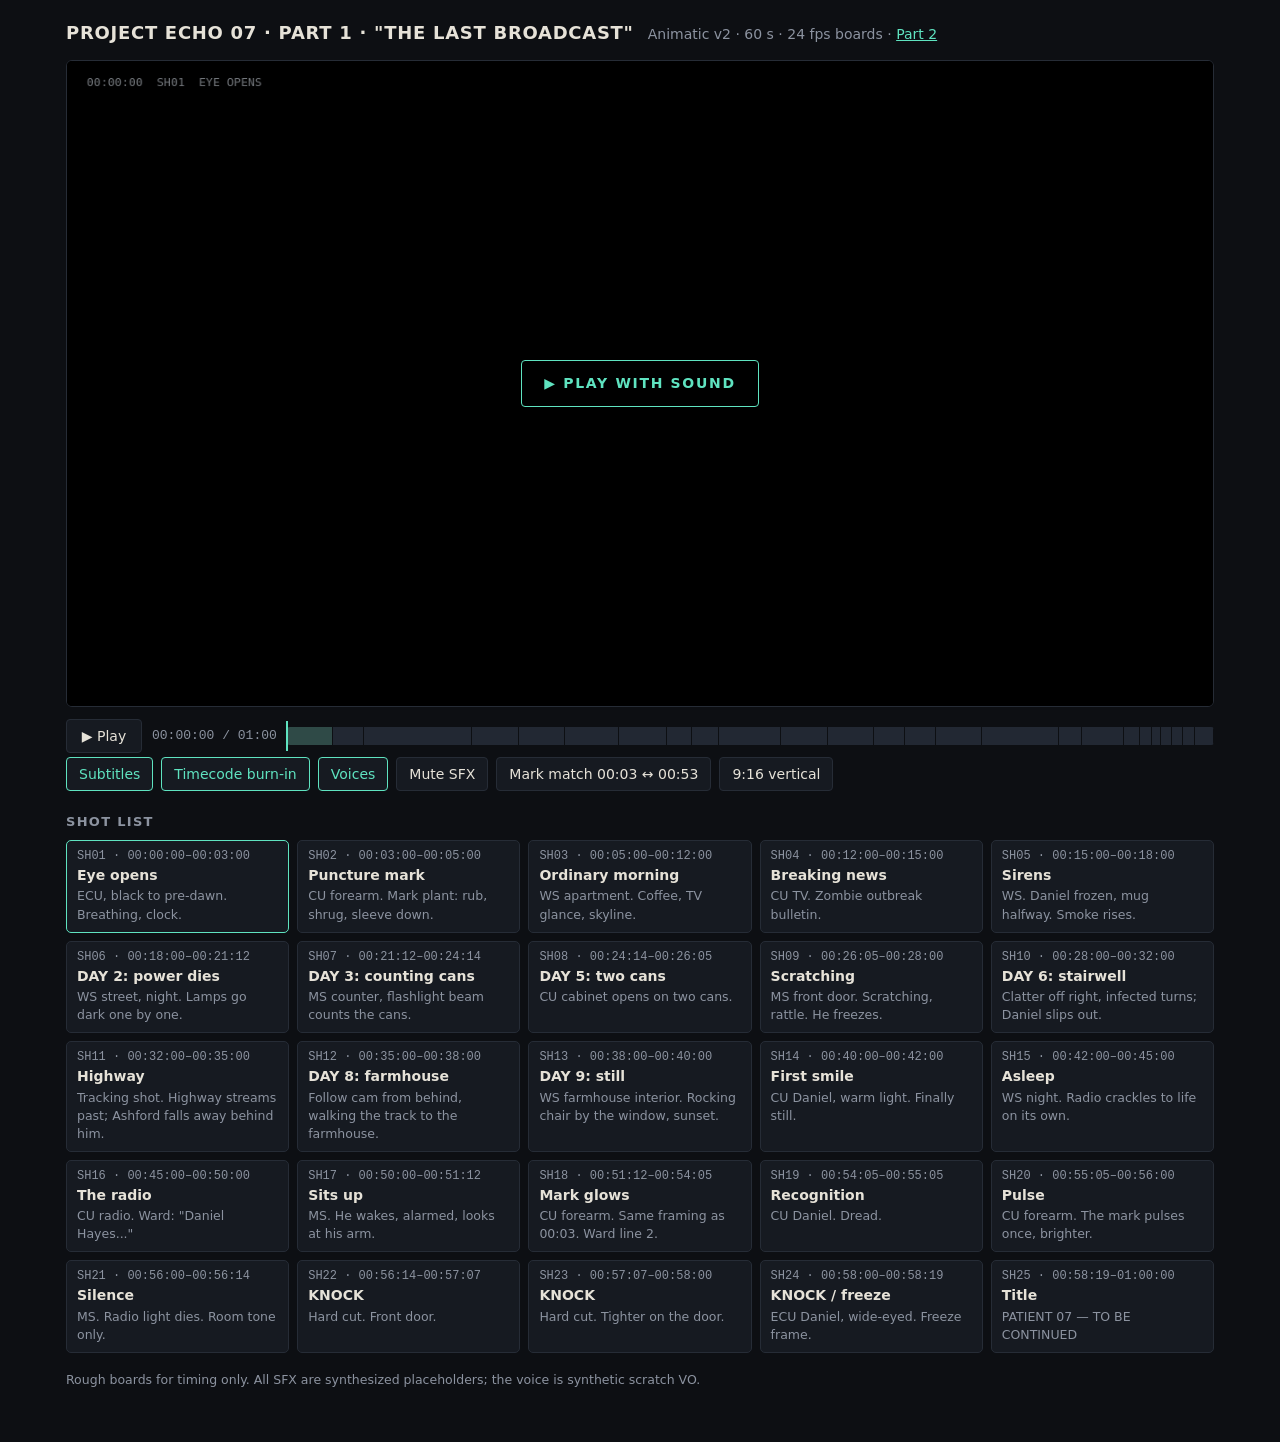
==== commit 3ac38ea6: "Build Part 2 "Don't Open the Door" animatic - animatic/part-02.html + part-02/shots.js: 25 shots reu" ====
--- a/animatic/index.html
+++ b/animatic/index.html
@@ -10,7 +10,7 @@
 <main>
   <header>
     <h1>PROJECT ECHO 07 · PART 1 · "THE LAST BROADCAST"</h1>
-    <p>Animatic v2 · 60 s · 24 fps boards</p>
+    <p>Animatic v2 · 60 s · 24 fps boards · <a href="part-02.html">Part 2</a></p>
   </header>
 
   <div class="stage" id="stage">
--- a/animatic/engine/animatic.css
+++ b/animatic/engine/animatic.css
@@ -43,3 +43,4 @@
 ol.shots .nm { font-weight: 600; margin: 2px 0; }
 ol.shots .ds { color: var(--muted); font-size: 12.5px; }
 .note { color: var(--muted); font-size: 12.5px; margin-top: 18px; }
+header a { color: var(--accent); }
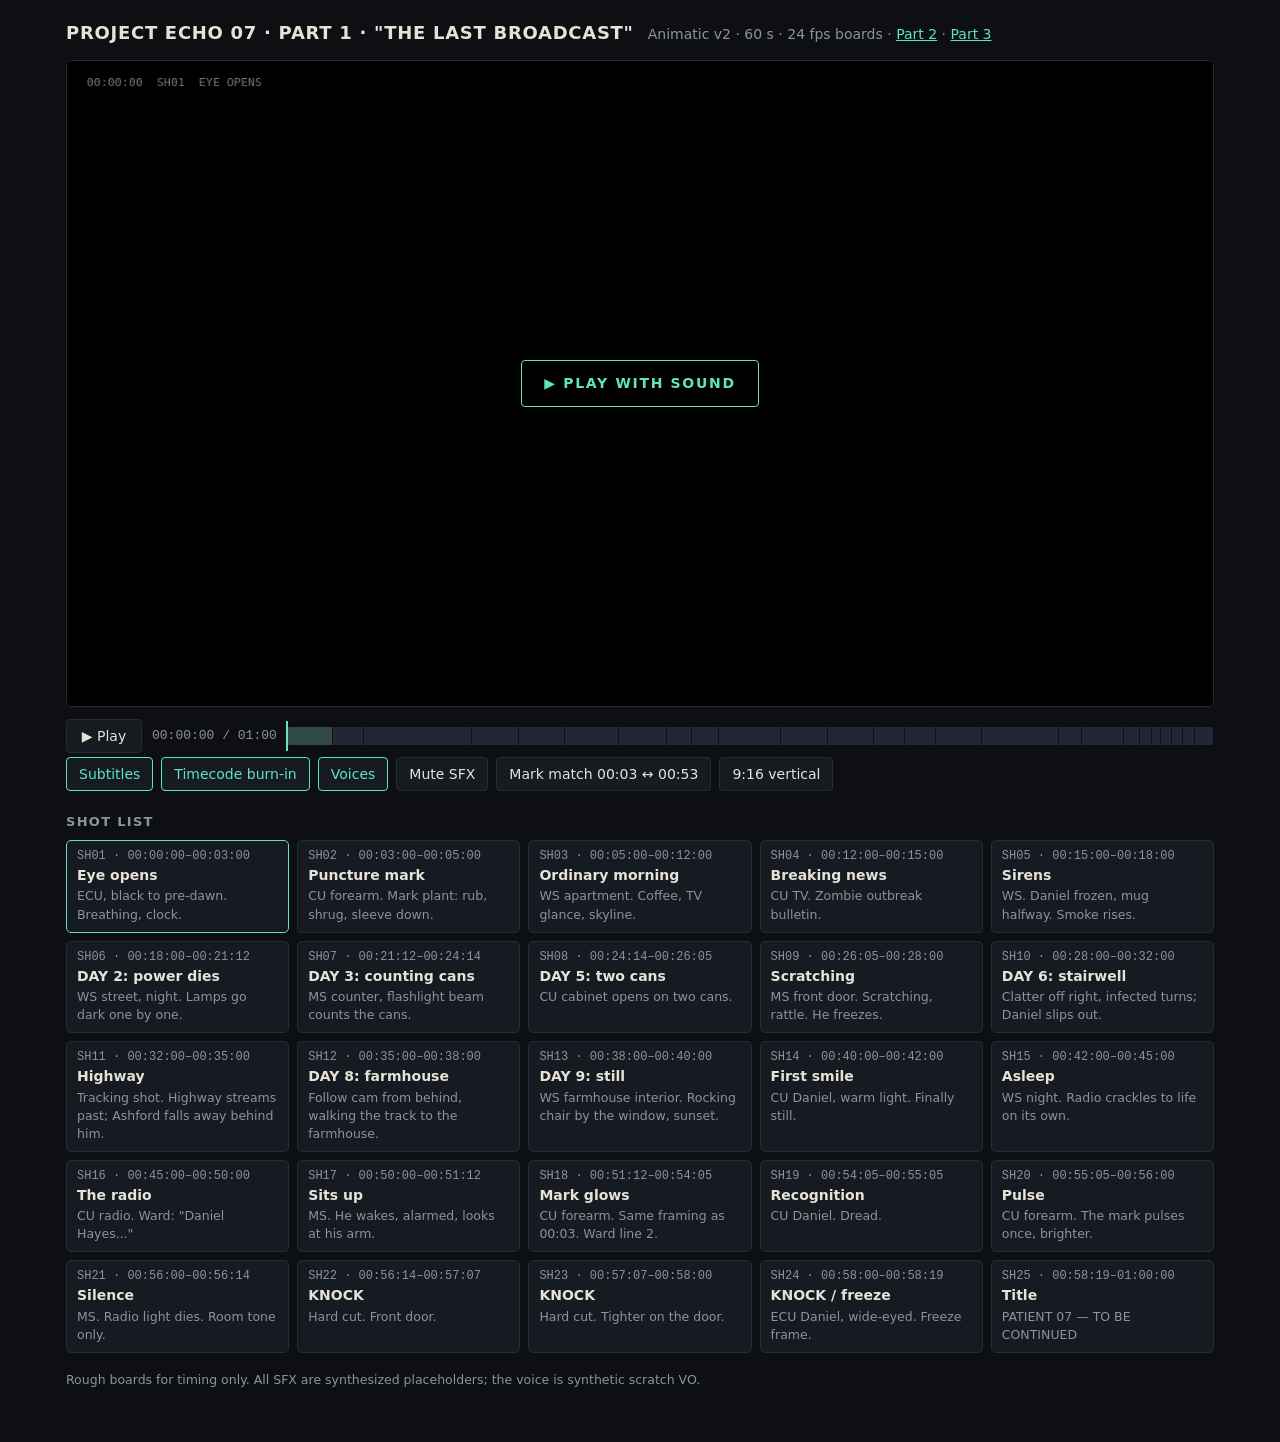
==== commit b54ac13e: "Build Part 3 "Subject 06" animatic - animatic/part-03.html + part-03/shots.js: 30 shots. New props: " ====
--- a/animatic/index.html
+++ b/animatic/index.html
@@ -10,7 +10,7 @@
 <main>
   <header>
     <h1>PROJECT ECHO 07 · PART 1 · "THE LAST BROADCAST"</h1>
-    <p>Animatic v2 · 60 s · 24 fps boards · <a href="part-02.html">Part 2</a></p>
+    <p>Animatic v2 · 60 s · 24 fps boards · <a href="part-02.html">Part 2</a> · <a href="part-03.html">Part 3</a></p>
   </header>
 
   <div class="stage" id="stage">
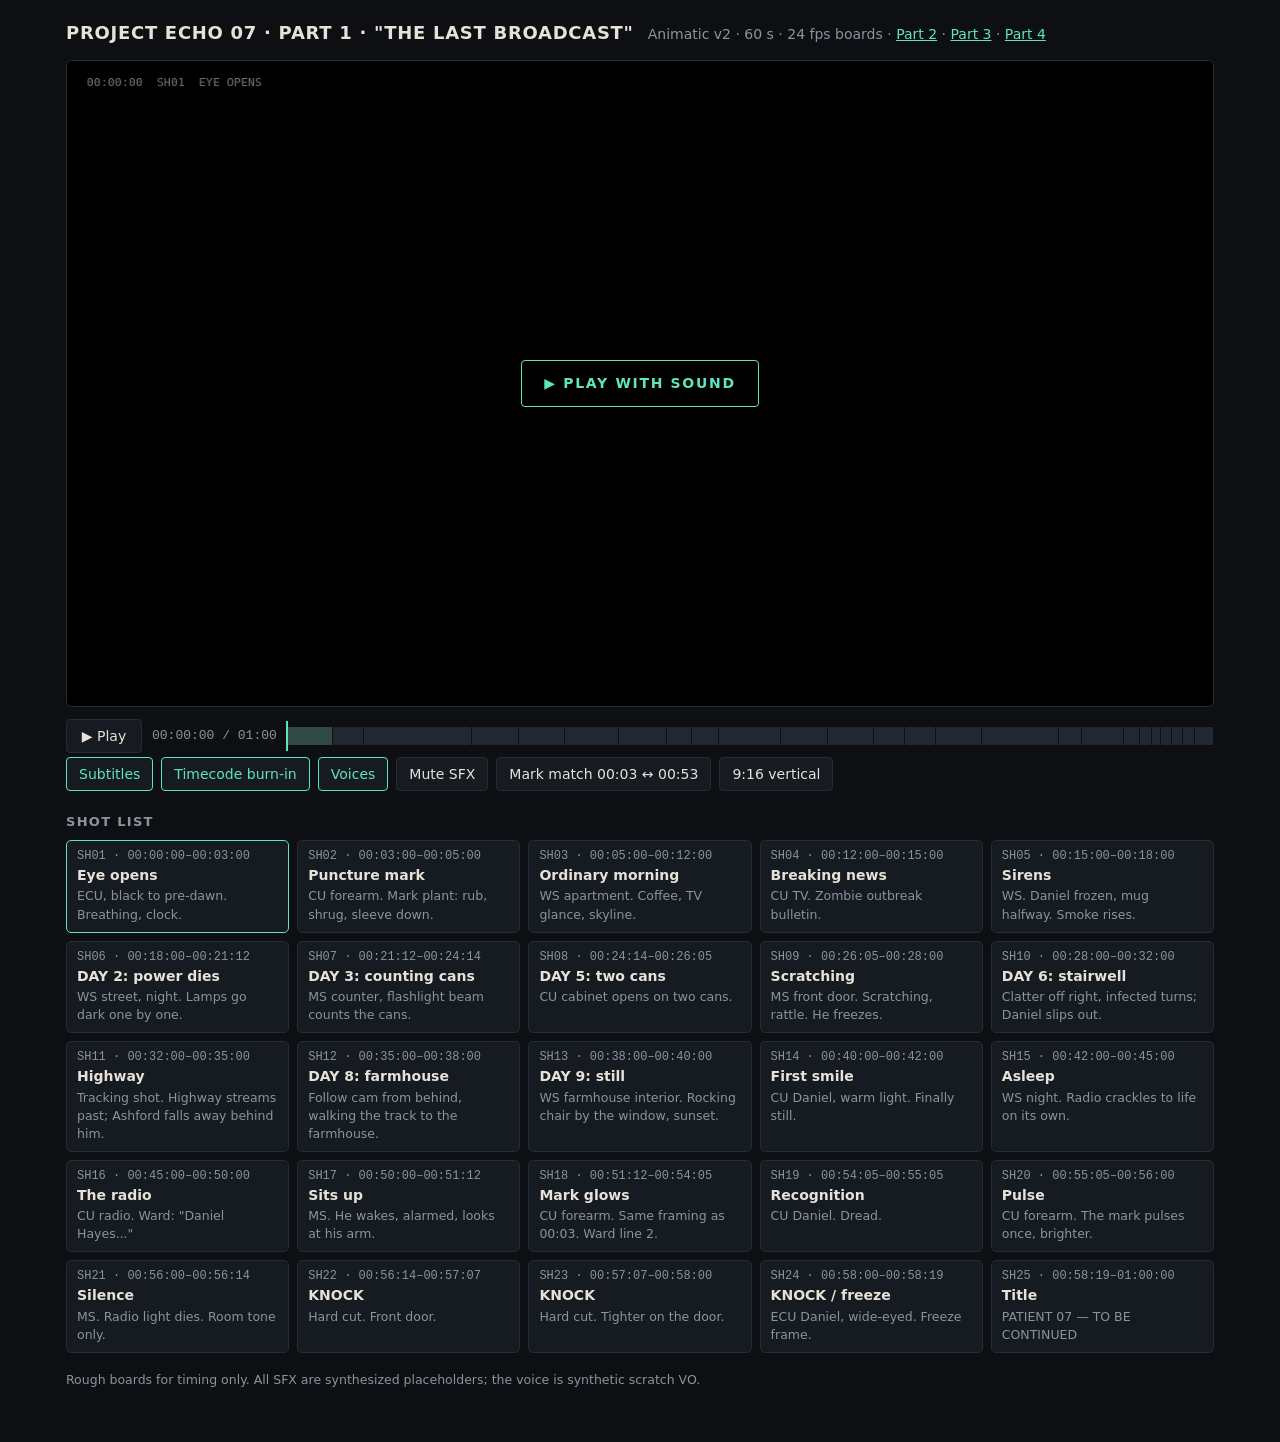
==== commit 3bb672b7: "Build Part 4 "Ninety Seconds" animatic - animatic/part-04.html + part-04/shots.js: 29 shots. The hea" ====
--- a/animatic/index.html
+++ b/animatic/index.html
@@ -10,7 +10,7 @@
 <main>
   <header>
     <h1>PROJECT ECHO 07 · PART 1 · "THE LAST BROADCAST"</h1>
-    <p>Animatic v2 · 60 s · 24 fps boards · <a href="part-02.html">Part 2</a> · <a href="part-03.html">Part 3</a></p>
+    <p>Animatic v2 · 60 s · 24 fps boards · <a href="part-02.html">Part 2</a> · <a href="part-03.html">Part 3</a> · <a href="part-04.html">Part 4</a></p>
   </header>
 
   <div class="stage" id="stage">
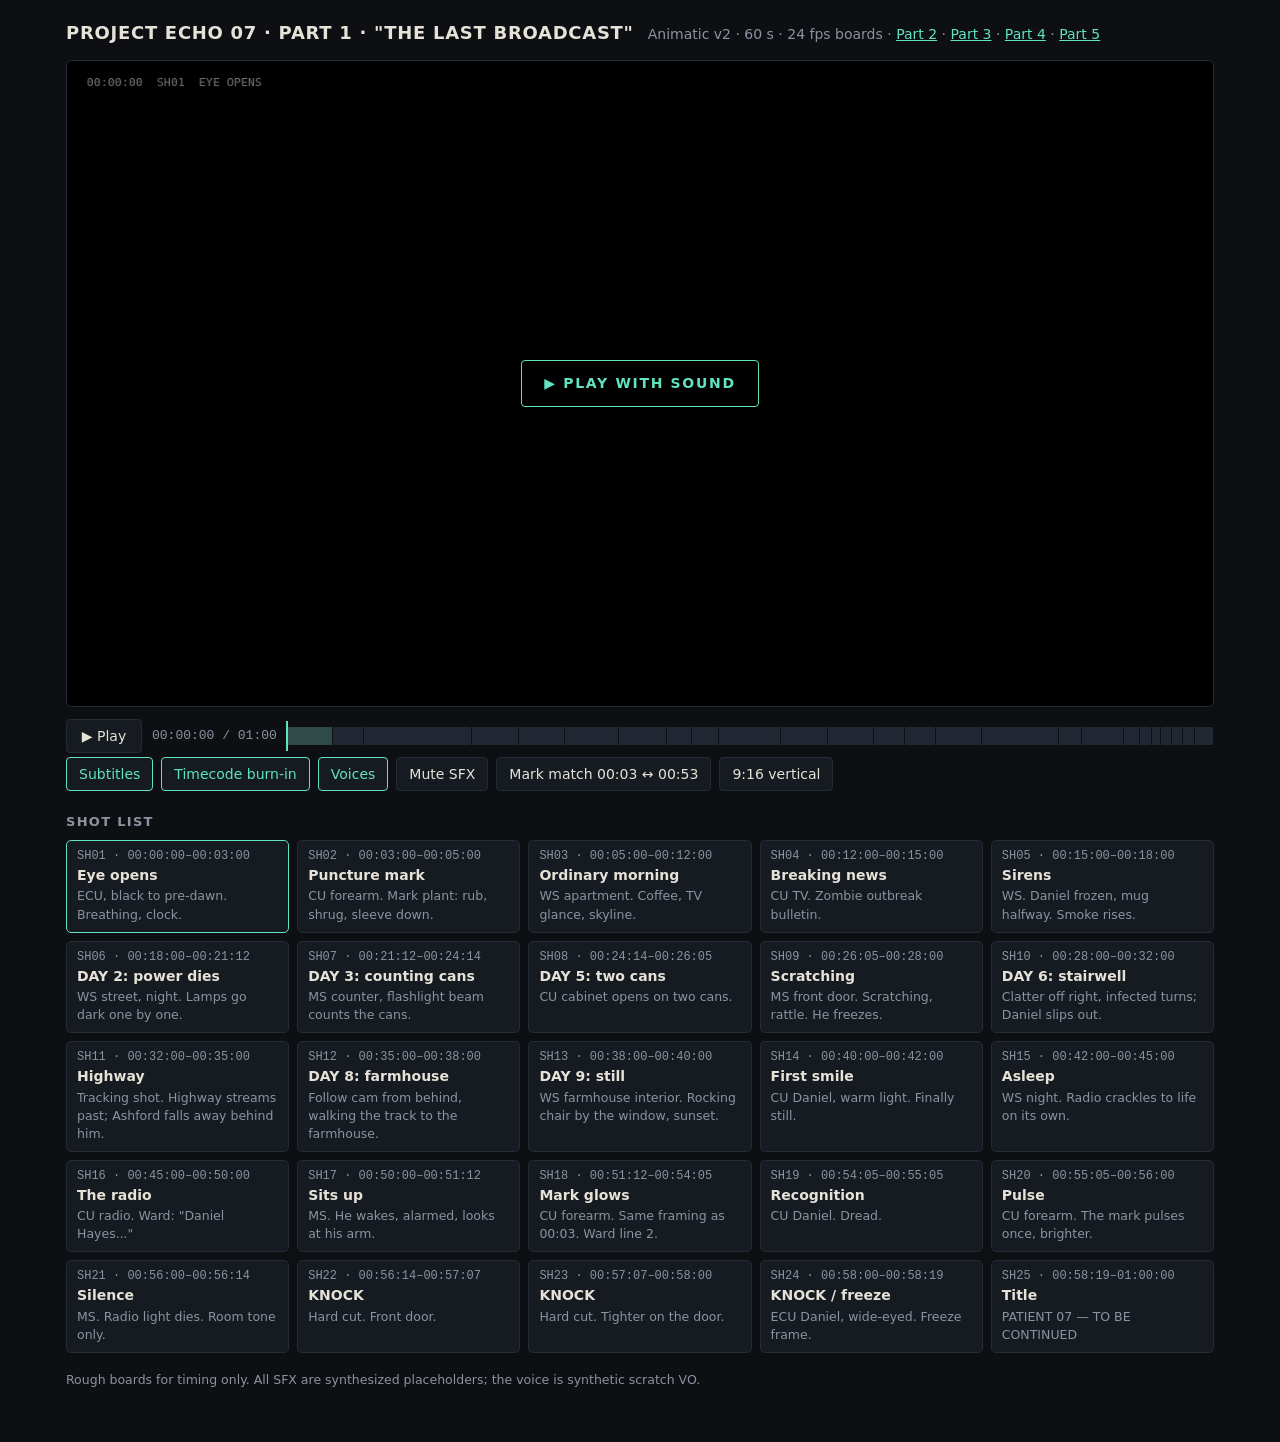
==== commit ca6fefbe: "Build Part 5 "The Copy" animatic - animatic/part-05.html + part-05/shots.js: 23 shots picking up on " ====
--- a/animatic/index.html
+++ b/animatic/index.html
@@ -10,7 +10,7 @@
 <main>
   <header>
     <h1>PROJECT ECHO 07 · PART 1 · "THE LAST BROADCAST"</h1>
-    <p>Animatic v2 · 60 s · 24 fps boards · <a href="part-02.html">Part 2</a> · <a href="part-03.html">Part 3</a> · <a href="part-04.html">Part 4</a></p>
+    <p>Animatic v2 · 60 s · 24 fps boards · <a href="part-02.html">Part 2</a> · <a href="part-03.html">Part 3</a> · <a href="part-04.html">Part 4</a> · <a href="part-05.html">Part 5</a></p>
   </header>
 
   <div class="stage" id="stage">
@@ -44,6 +44,7 @@
 
 <script src="vo/part-01.js"></script>
 <script src="engine/core.js"></script>
+<script src="engine/props.js"></script>
 <script src="part-01/shots.js"></script>
 <script src="engine/player.js"></script>
 </body>
